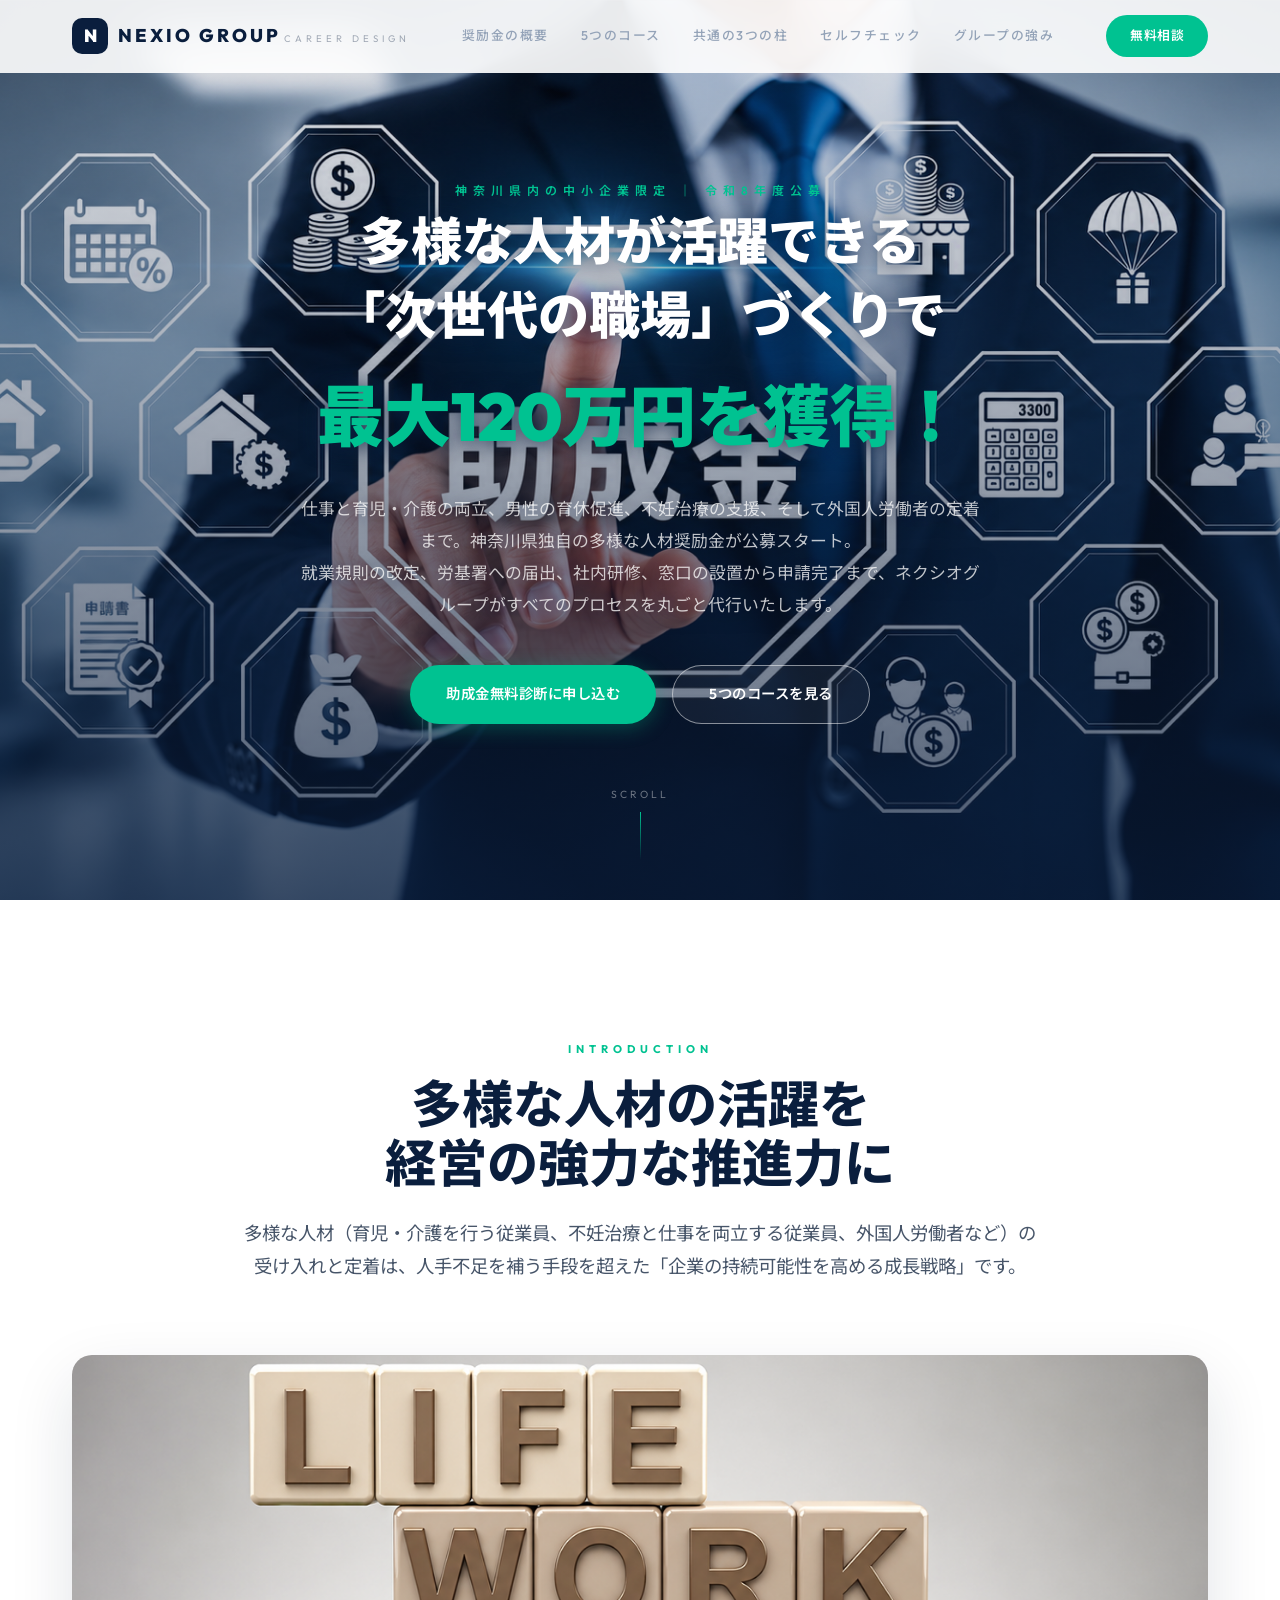
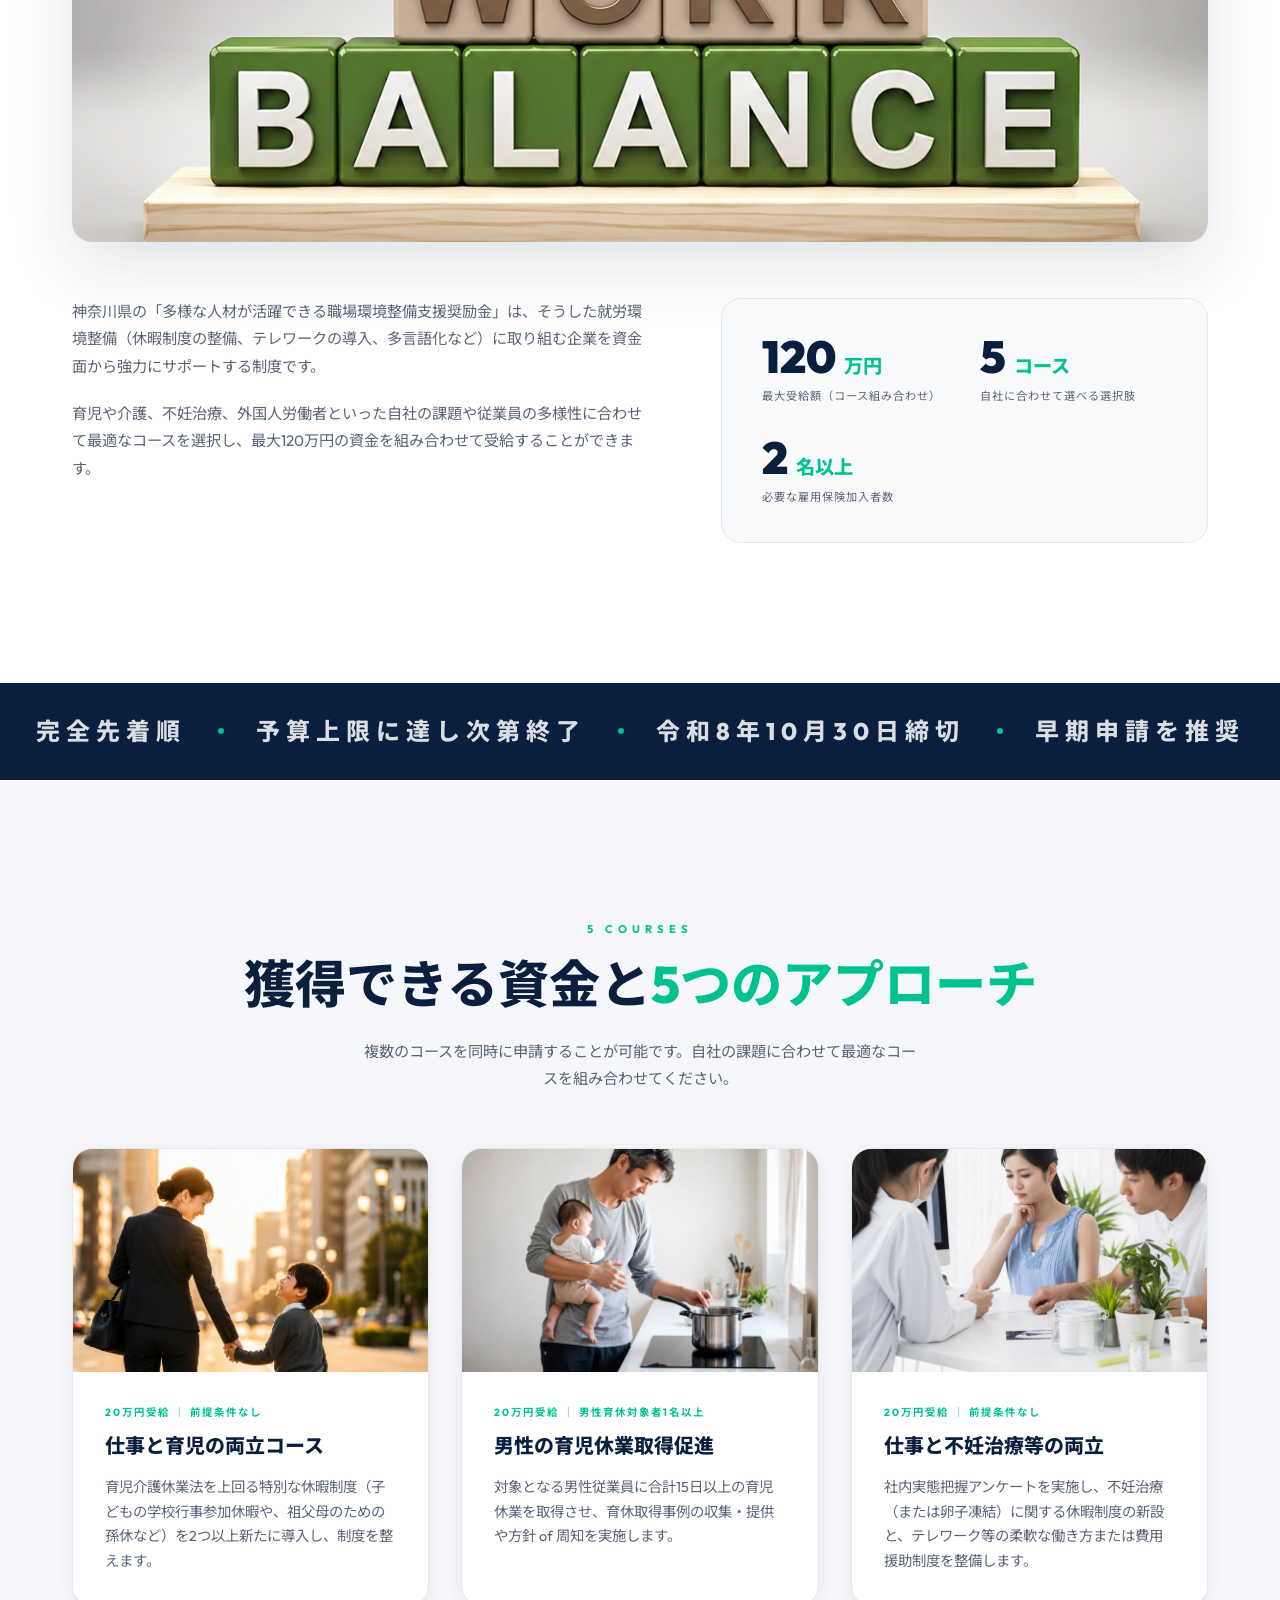
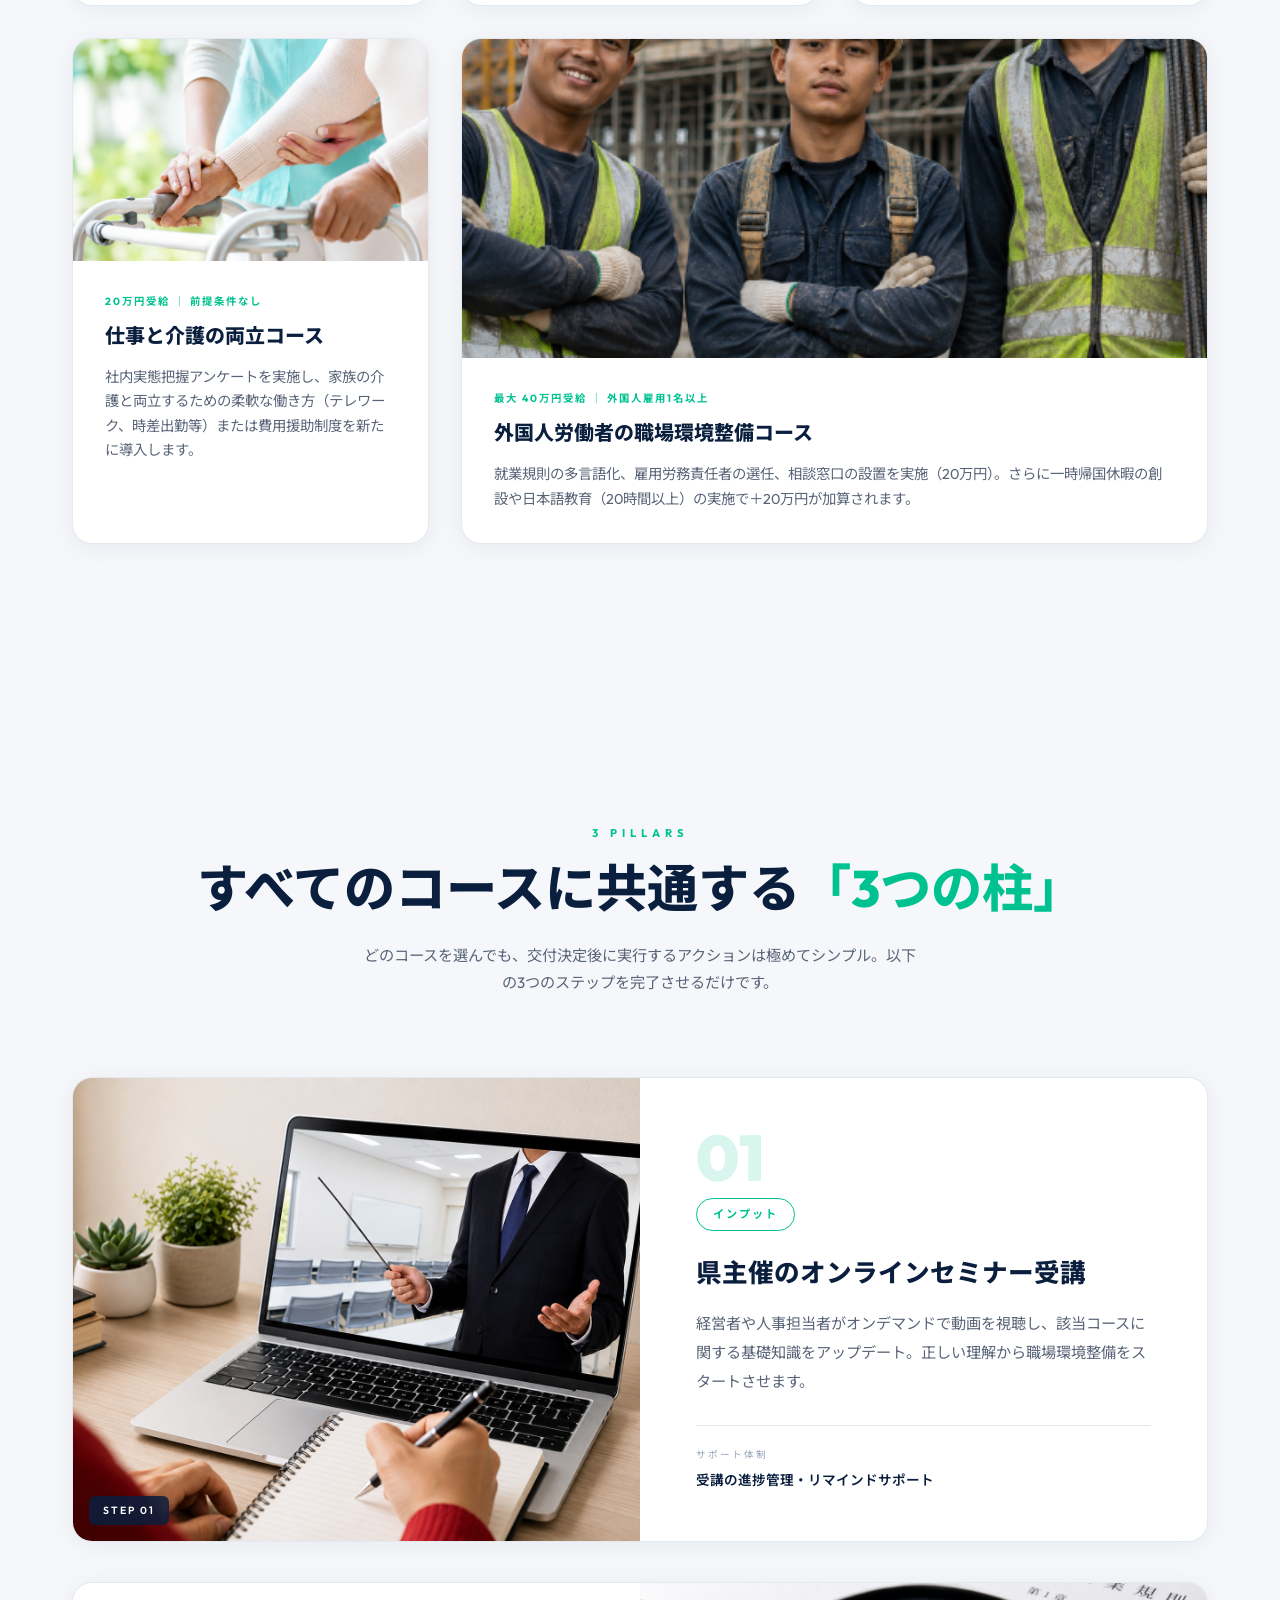
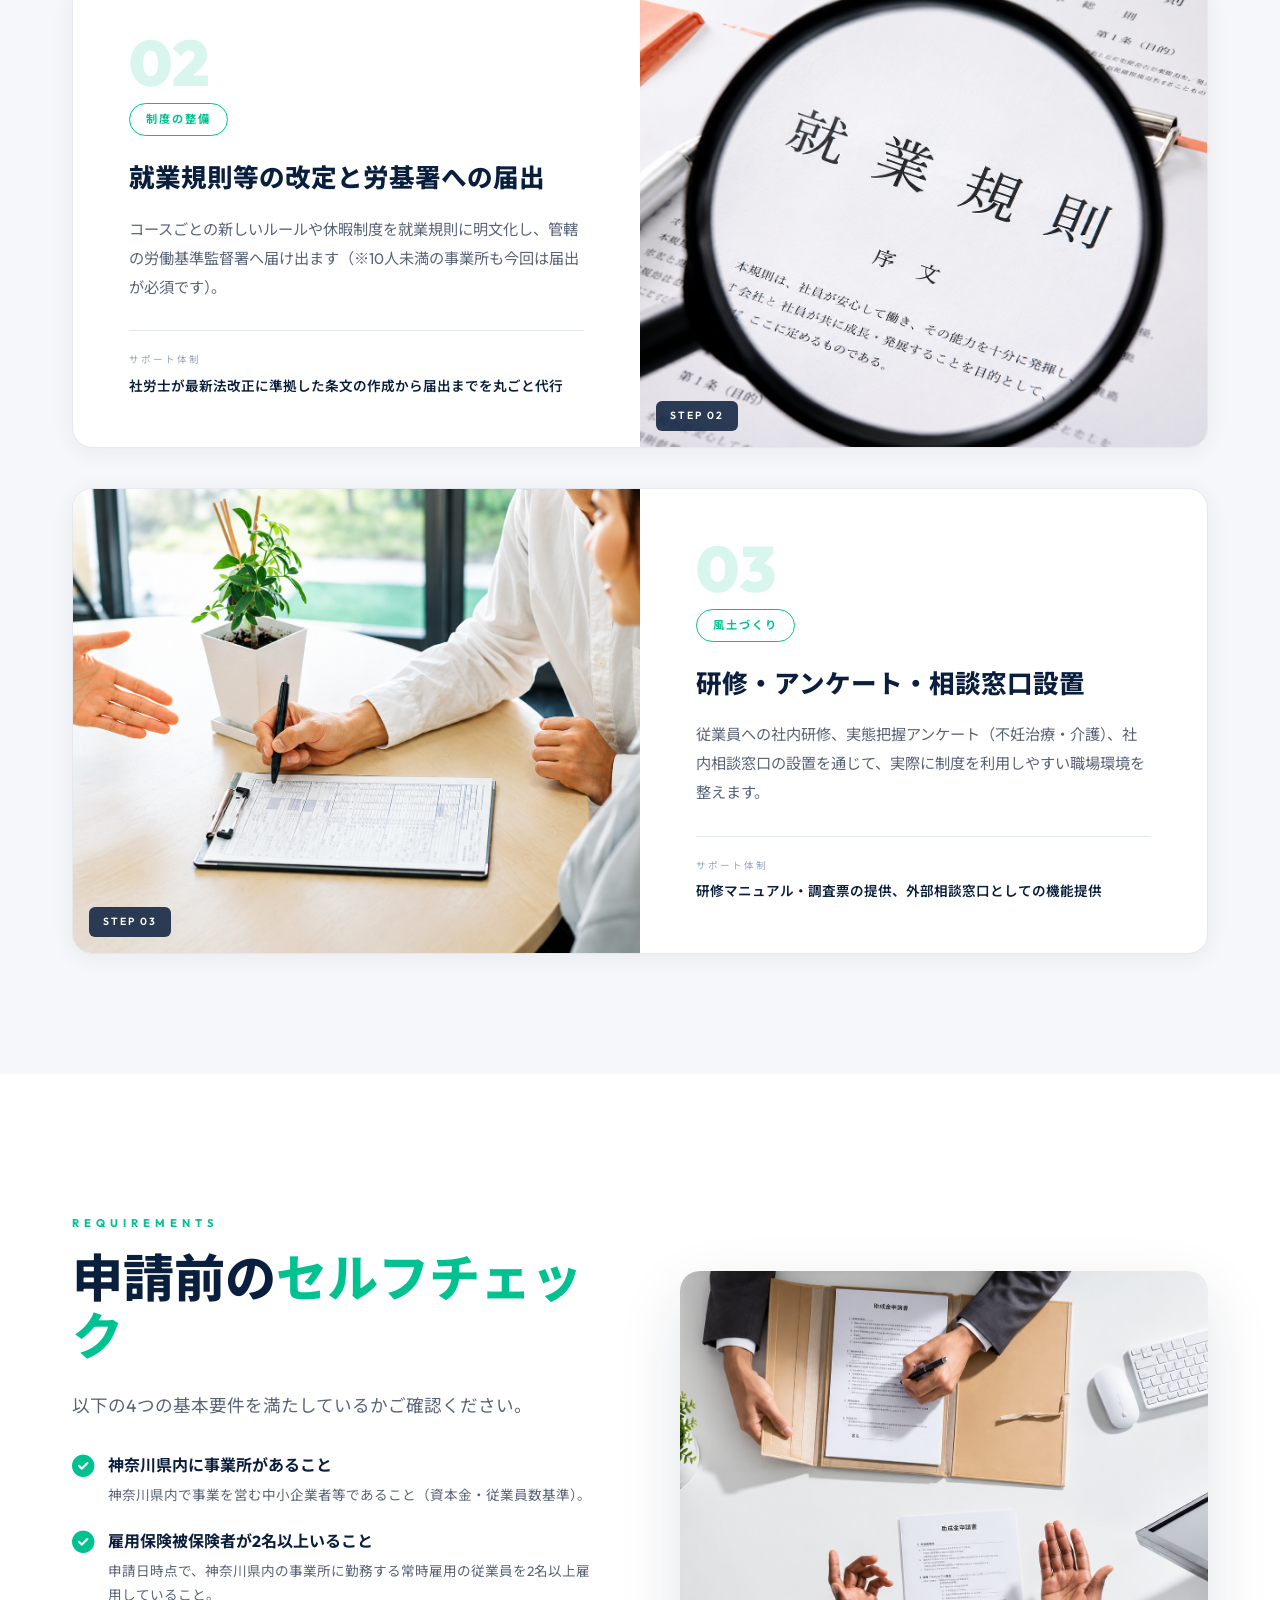
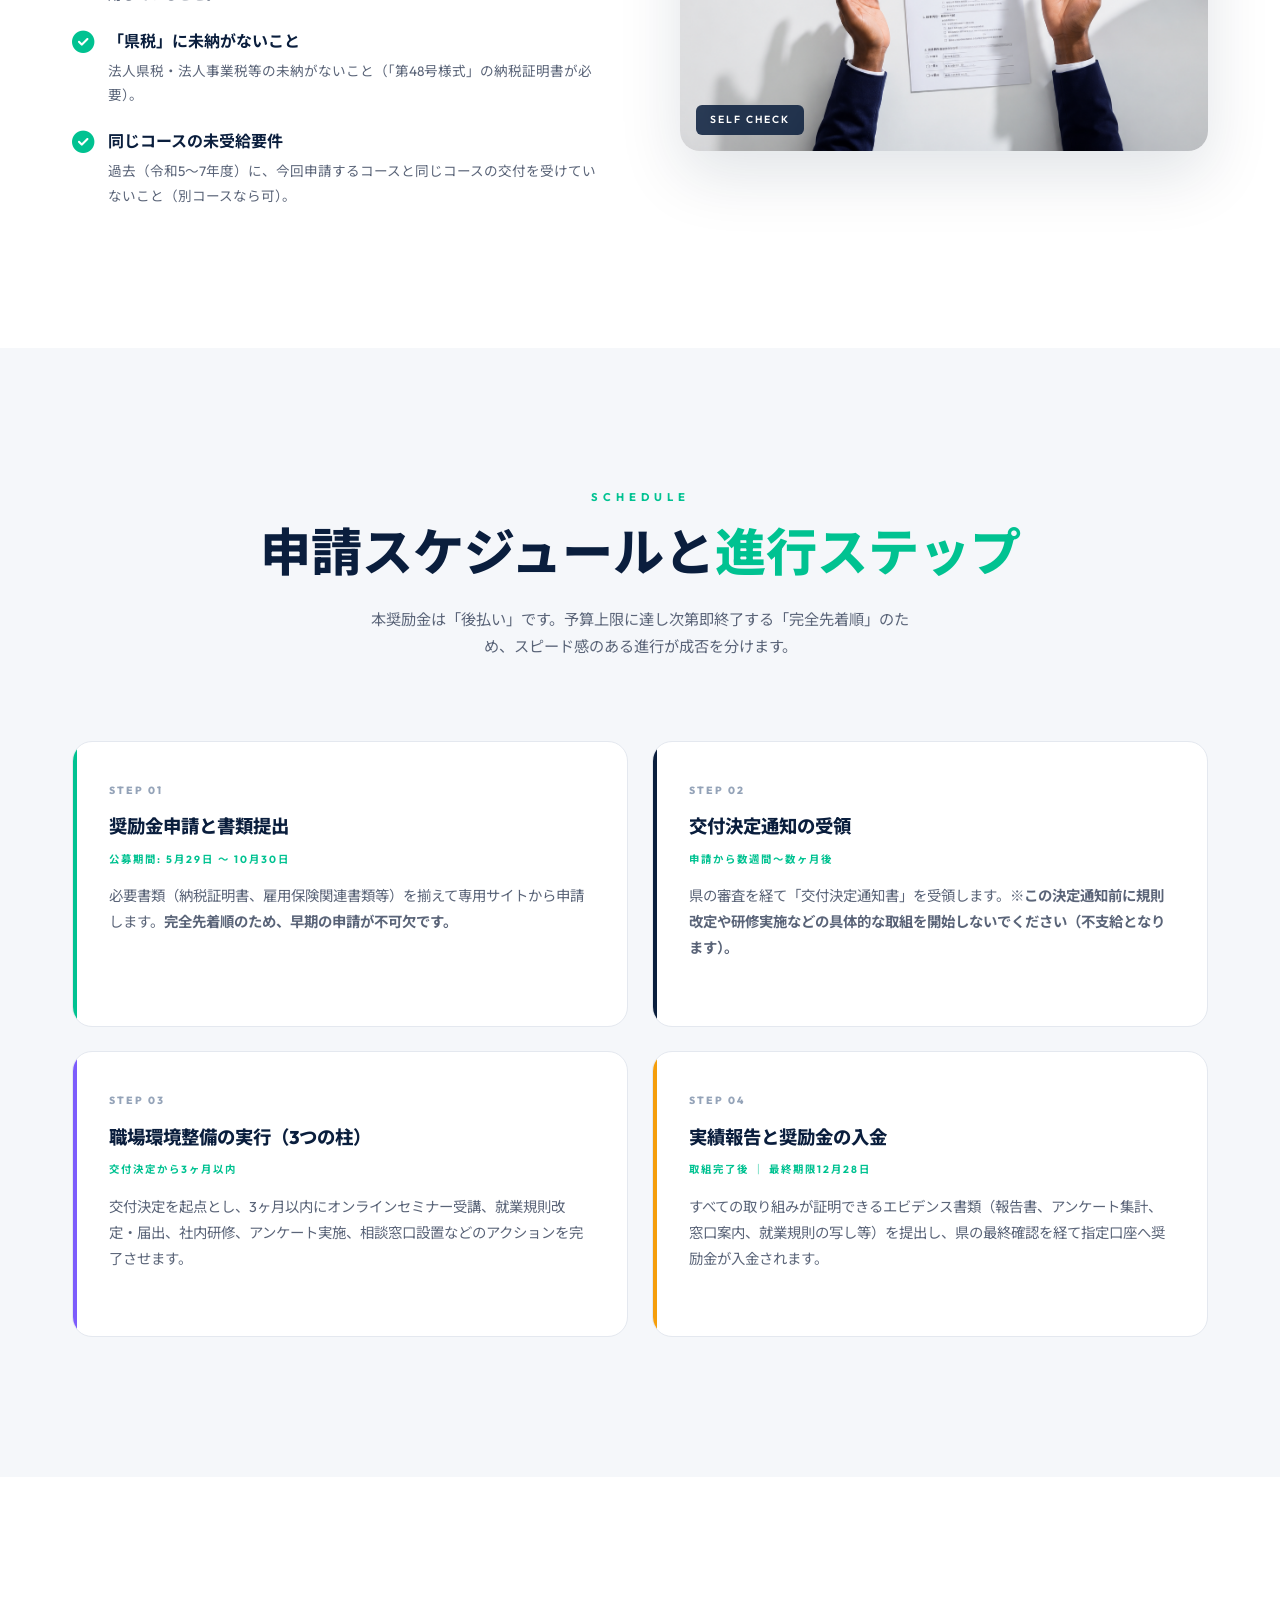
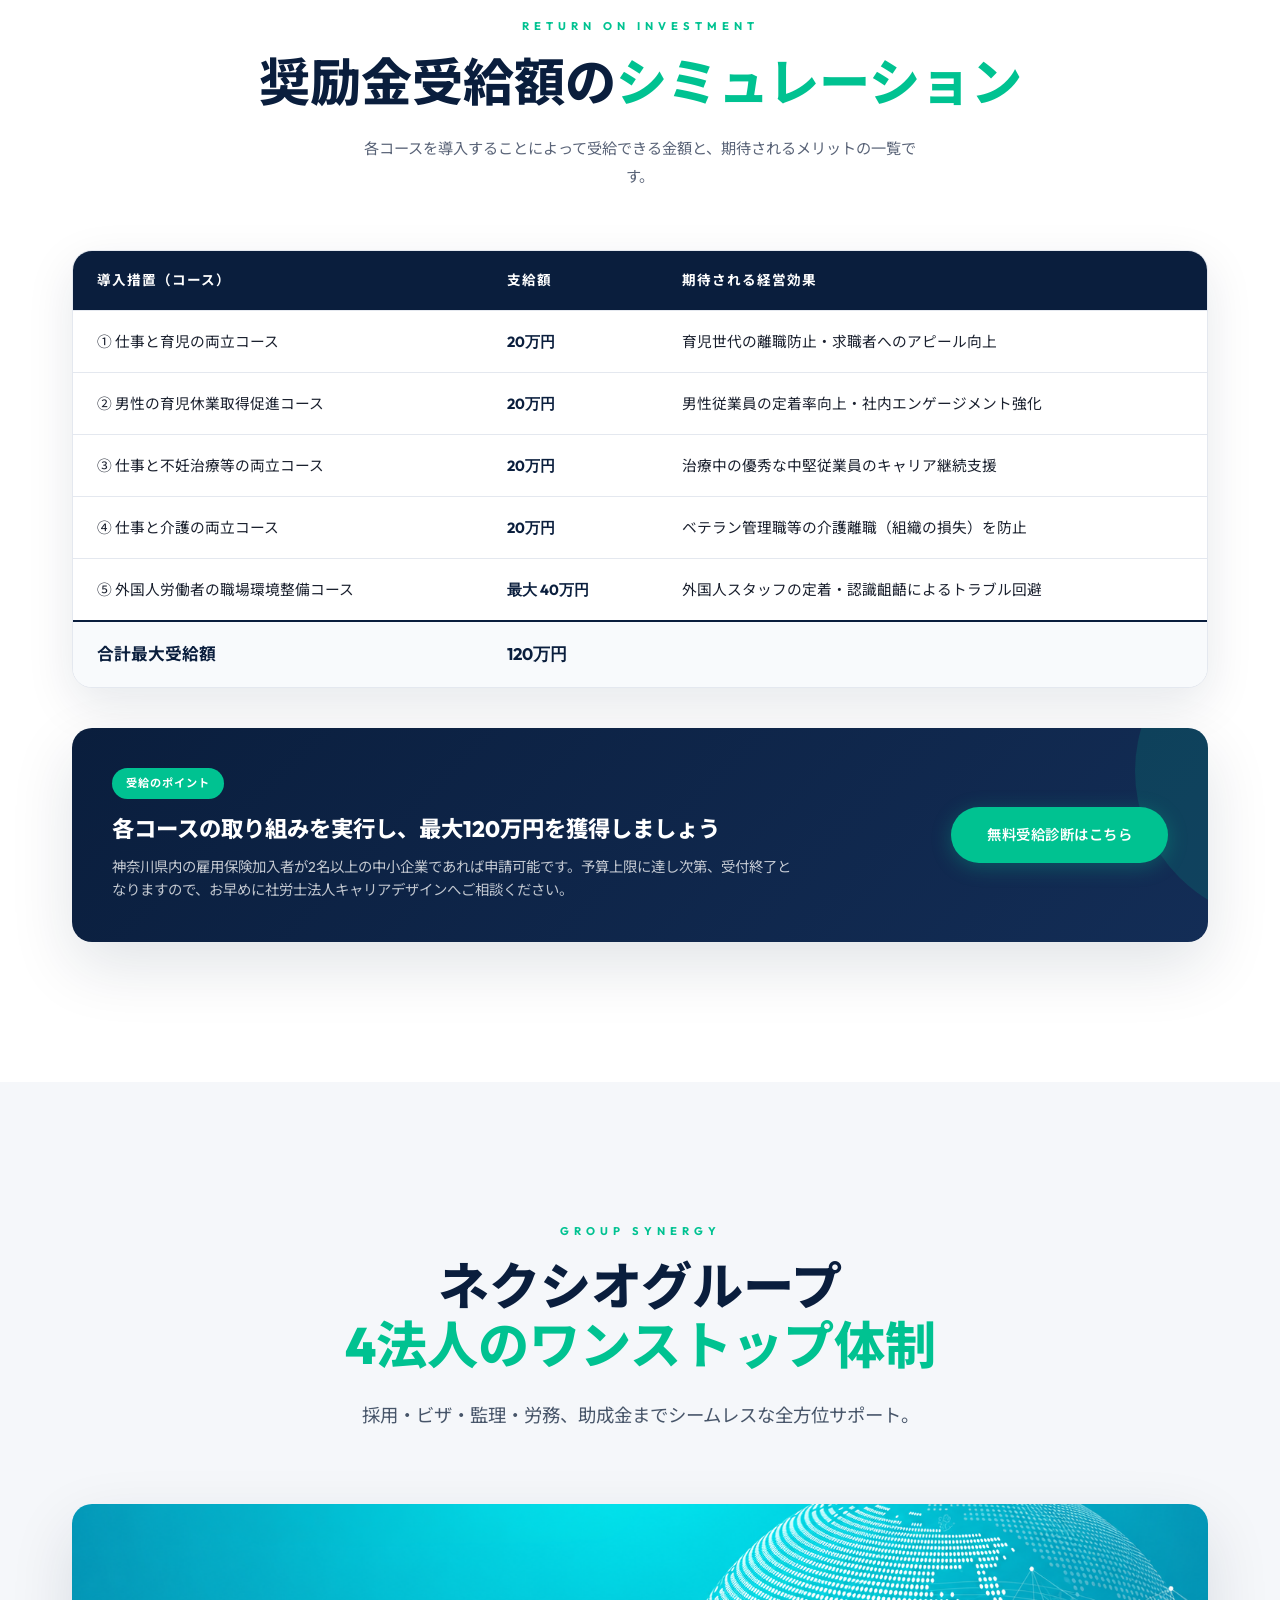
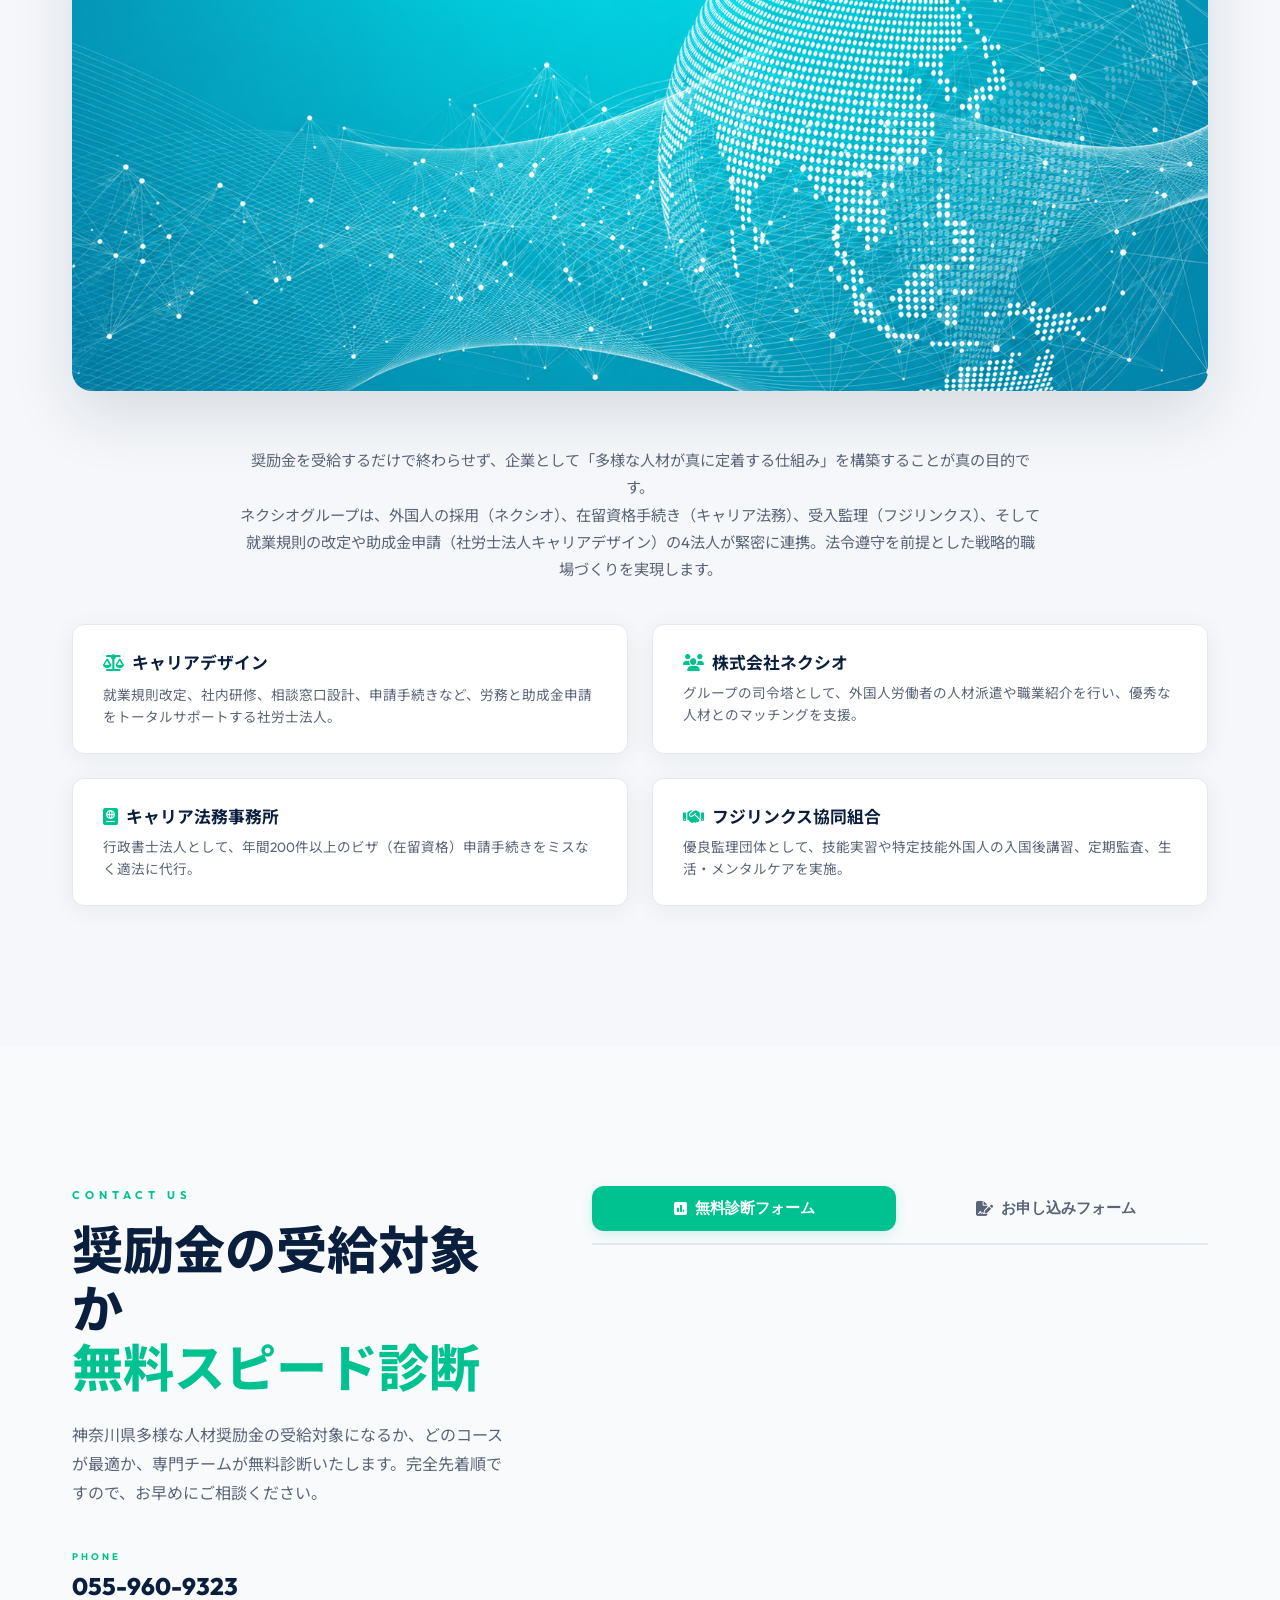
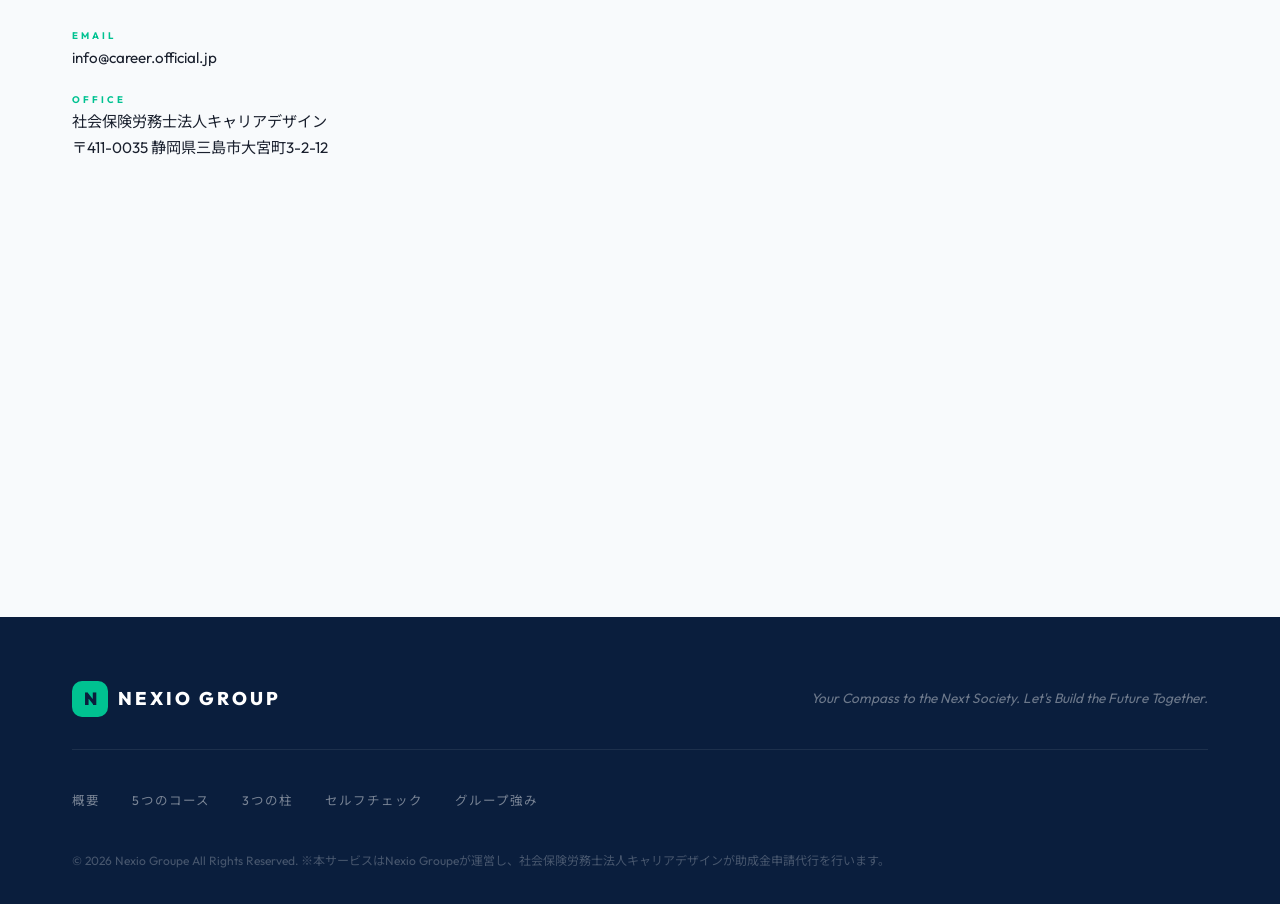
==== kanagawa-grant-lp/index.html @ 518483ff "feat: add kanagawa-grant-lp with tabbed Google forms" ====
<!DOCTYPE html>
<html lang="ja">
<head>
  <meta charset="UTF-8">
  <meta name="viewport" content="width=device-width, initial-scale=1.0">
  <title>令和8年度 神奈川県多様な人材奨励金 申請代行サポート ｜ ネクシオグループ</title>
  <meta name="description" content="最大120万円受給。神奈川県の中小企業向け「多様な人材が活躍できる職場環境整備支援奨励金」の申請手続きから、就業規則改定、社内研修、窓口設置まで、ネクシオグループ（社労士法人キャリアデザイン）が丸ごと代行いたします。">
  <link rel="preconnect" href="https://fonts.googleapis.com">
  <link rel="preconnect" href="https://fonts.gstatic.com" crossorigin>
  <link href="https://fonts.googleapis.com/css2?family=Noto+Sans+JP:wght@400;500;700;900&family=Outfit:wght@600;800;900&display=swap" rel="stylesheet">
  <link rel="stylesheet" href="https://cdnjs.cloudflare.com/ajax/libs/font-awesome/6.4.0/css/all.min.css">
  <link rel="stylesheet" href="nexio-style.css">
  <link rel="stylesheet" href="kaigo-style.css">
</head>
<body>

  <!-- ========== HEADER ========== -->
  <header id="header">
    <div class="header-inner">
      <a href="#" class="logo">
        <div class="logo-mark">N</div>
        <div class="logo-text">NEXIO GROUP<span class="logo-sub">CAREER DESIGN</span></div>
      </a>
      <nav class="nav-desktop">
        <a href="#about">奨励金の概要</a>
        <a href="#courses">5つのコース</a>
        <a href="#process">共通の3つの柱</a>
        <a href="#selfcheck">セルフチェック</a>
        <a href="#synergy">グループの強み</a>
      </nav>
      <div class="header-buttons" style="display: flex; gap: 12px; align-items: center;">
        <a href="#contact" class="btn btn-primary" style="padding: 10px 24px; font-size: 0.8rem; box-shadow: none;">無料相談</a>
      </div>
      <button class="hamburger" id="hamburger" aria-label="Menu">
        <span></span><span></span><span></span>
      </button>
    </div>
    <nav class="nav-mobile" id="navMobile">
      <a href="#about">奨励金の概要</a>
      <a href="#courses">5つのコース</a>
      <a href="#process">共通の3つの柱</a>
      <a href="#selfcheck">セルフチェック</a>
      <a href="#synergy">グループの強み</a>
      <a href="#contact">無料相談</a>
    </nav>
  </header>

  <!-- ========== HERO ========== -->
  <section class="hero" id="hero-section">
    <img src="images-kanagawa/ChatGPT Image 2026年6月12日 14_05_01.png" alt="多様な人材奨励金イメージ" class="hero-bg">
    <div class="hero-overlay"></div>
    <div class="hero-content fade-up" style="max-width: 960px;">
      <span class="hero-tag">神奈川県内の中小企業限定 ｜ 令和8年度公募</span>
      <h1 class="hero-title" style="font-size: clamp(1.8rem, 5vw, 3.2rem); max-width: 900px; margin: 0 auto 28px; line-height: 1.45;">
        多様な人材が活躍できる<br class="pc-br">
        「次世代の職場」づくりで<br class="pc-br">
        <span style="color: var(--green); font-size: clamp(2.4rem, 7vw, 4.2rem); font-weight: 900; display: inline-block; margin-top: 16px; background: none; -webkit-text-fill-color: initial; text-shadow: 0 2px 20px rgba(10, 30, 61, 0.85);">最大120万円を獲得！</span>
      </h1>
      <p class="hero-desc" style="max-width: 680px; margin: 0 auto 44px;">
        仕事と育児・介護の両立、男性の育休促進、不妊治療の支援、そして外国人労働者の定着まで。神奈川県独自の多様な人材奨励金が公募スタート。<br>
        就業規則の改定、労基署への届出、社内研修、窓口の設置から申請完了まで、ネクシオグループがすべてのプロセスを丸ごと代行いたします。
      </p>
      <div class="hero-btns">
        <a href="#contact" class="btn btn-primary">助成金無料診断に申し込む</a>
        <a href="#courses" class="btn btn-ghost">5つのコースを見る</a>
      </div>
    </div>
    <div class="hero-scroll">
      <span>Scroll</span>
      <div class="scroll-line"></div>
    </div>
  </section>

  <!-- ========== ABOUT - kaigo-style.cssによる横長超大画像レイアウト ========== -->
  <section id="about" class="about reveal">
    <div class="container">
      <div class="about-layout">
        <!-- 上部ヘッダー -->
        <div class="about-header">
          <span class="section-label">INTRODUCTION</span>
          <h2 class="section-heading">多様な人材の活躍を<br class="pc-br">経営の強力な推進力に</h2>
          <p class="lead-text">
            多様な人材（育児・介護を行う従業員、不妊治療と仕事を両立する従業員、外国人労働者など）の受け入れと定着は、人手不足を補う手段を超えた「企業の持続可能性を高める成長戦略」です。
          </p>
        </div>
        
        <!-- 大胆な21:9大画像 -->
        <div class="about-large-img">
          <img src="images-kanagawa/ChatGPT Image 2026年6月12日 14_09_20.png" alt="LIFE WORK BALANCE">
        </div>
        
        <!-- 下部グリッド（本文＆統計） -->
        <div class="about-footer">
          <div class="about-body-text">
            <p>
              神奈川県の「多様な人材が活躍できる職場環境整備支援奨励金」は、そうした就労環境整備（休暇制度の整備、テレワークの導入、多言語化など）に取り組む企業を資金面から強力にサポートする制度です。
            </p>
            <p>
              育児や介護、不妊治療、外国人労働者といった自社の課題や従業員の多様性に合わせて最適なコースを選択し、最大120万円の資金を組み合わせて受給することができます。
            </p>
          </div>
          
          <div class="about-footer-stats">
            <div class="stat">
              <div class="stat-number-wrap">
                <span class="stat-num" data-count="120">0</span>
                <span class="stat-unit">万円</span>
              </div>
              <span class="stat-desc">最大受給額（コース組み合わせ）</span>
            </div>
            <div class="stat">
              <div class="stat-number-wrap">
                <span class="stat-num" data-count="5">0</span>
                <span class="stat-unit">コース</span>
              </div>
              <span class="stat-desc">自社に合わせて選べる選択肢</span>
            </div>
            <div class="stat">
              <div class="stat-number-wrap">
                <span class="stat-num" data-count="2">0</span>
                <span class="stat-unit">名以上</span>
              </div>
              <span class="stat-desc">必要な雇用保険加入者数</span>
            </div>
          </div>
        </div>
      </div>
    </div>
  </section>

  <!-- ========== BANNER ========== -->
  <div class="banner">
    <div class="banner-inner">
      <span class="banner-text">完全先着順</span>
      <div class="banner-dot"></div>
      <span class="banner-text">予算上限に達し次第終了</span>
      <div class="banner-dot"></div>
      <span class="banner-text">令和8年10月30日締切</span>
      <div class="banner-dot"></div>
      <span class="banner-text">早期申請を推奨</span>
    </div>
  </div>

  <!-- ========== 5 COURSES ========== -->
  <section id="courses" class="about reveal" style="background: var(--off);">
    <div class="container">
      <div style="margin-bottom: 56px; text-align: center;">
        <span class="section-label">5 COURSES</span>
        <h2 class="section-heading">獲得できる資金と<em>5つのアプローチ</em></h2>
        <p class="section-sub" style="margin-bottom: 0;">
          複数のコースを同時に申請することが可能です。自社の課題に合わせて最適なコースを組み合わせてください。
        </p>
      </div>
      
      <div class="services-grid">
        <!-- 育児コース -->
        <div class="service-card">
          <div class="service-card-img">
            <img src="images-kanagawa/育児.png" alt="仕事と育児の両立コース">
          </div>
          <div class="service-card-content">
            <span class="service-card-label">20万円受給 ｜ 前提条件なし</span>
            <h3>仕事と育児の両立コース</h3>
            <p>育児介護休業法を上回る特別な休暇制度（子どもの学校行事参加休暇や、祖父母のための孫休など）を2つ以上新たに導入し、制度を整えます。</p>
          </div>
        </div>
        
        <!-- 男性育休コース -->
        <div class="service-card">
          <div class="service-card-img">
            <img src="images-kanagawa/男性育児休業.png" alt="男性の育児休業取得促進コース">
          </div>
          <div class="service-card-content">
            <span class="service-card-label">20万円受給 ｜ 男性育休対象者1名以上</span>
            <h3>男性の育児休業取得促進</h3>
            <p>対象となる男性従業員に合計15日以上の育児休業を取得させ、育休取得事例の収集・提供や方針 of 周知を実施します。</p>
          </div>
        </div>
        
        <!-- 不妊治療コース -->
        <div class="service-card">
          <div class="service-card-img">
            <img src="images-kanagawa/不妊治療.png" alt="仕事と不妊治療等の両立コース">
          </div>
          <div class="service-card-content">
            <span class="service-card-label">20万円受給 ｜ 前提条件なし</span>
            <h3>仕事と不妊治療等の両立</h3>
            <p>社内実態把握アンケートを実施し、不妊治療（または卵子凍結）に関する休暇制度の新設と、テレワーク等の柔軟な働き方または費用援助制度を整備します。</p>
          </div>
        </div>
        
        <!-- 介護コース -->
        <div class="service-card">
          <div class="service-card-img">
            <img src="images-kanagawa/介護.png" alt="仕事と介護の両立コース">
          </div>
          <div class="service-card-content">
            <span class="service-card-label">20万円受給 ｜ 前提条件なし</span>
            <h3>仕事と介護の両立コース</h3>
            <p>社内実態把握アンケートを実施し、家族の介護と両立するための柔軟な働き方（テレワーク、時差出勤等）または費用援助制度を新たに導入します。</p>
          </div>
        </div>
        
        <!-- 外国人労働者コース -->
        <div class="service-card service-card-wide">
          <div class="service-card-img" style="aspect-ratio: 21 / 9;">
            <img src="images-kanagawa/外国人.png" alt="外国人労働者の職場環境整備コース" style="object-fit: cover;">
          </div>
          <div class="service-card-content">
            <span class="service-card-label">最大 40万円受給 ｜ 外国人雇用1名以上</span>
            <h3>外国人労働者の職場環境整備コース</h3>
            <p>就業規則の多言語化、雇用労務責任者の選任、相談窓口の設置を実施（20万円）。さらに一時帰国休暇の創設や日本語教育（20時間以上）の実施で＋20万円が加算されます。</p>
          </div>
        </div>
      </div>
    </div>
  </section>

  <!-- ========== PROCESS (PILLARS) ========== -->
  <section id="process" class="process reveal">
    <div class="container process-header">
      <span class="section-label center">3 PILLARS</span>
      <h2 class="section-heading center">すべてのコースに共通する<em>「3つの柱」</em></h2>
      <p class="section-sub">
        どのコースを選んでも、交付決定後に実行するアクションは極めてシンプル。以下の3つのステップを完了させるだけです。
      </p>
    </div>
    
    <div class="step-container" style="max-width: 1200px; margin: 0 auto; padding: 0 32px;">
      <!-- 1.インプット -->
      <div class="step-row">
        <div class="step-img">
          <img src="images-kanagawa/オンラインセミナー.png" alt="セミナー受講">
          <div class="img-caption">STEP 01</div>
        </div>
        <div class="step-content">
          <div class="step-num">01</div>
          <div class="step-badge">インプット</div>
          <h3>県主催のオンラインセミナー受講</h3>
          <p>
            経営者や人事担当者がオンデマンドで動画を視聴し、該当コースに関する基礎知識をアップデート。正しい理解から職場環境整備をスタートさせます。
          </p>
          <div class="step-entity">
            <span class="entity-label">サポート体制</span>
            <span class="entity-name">受講の進捗管理・リマインドサポート</span>
          </div>
        </div>
      </div>

      <!-- 2.制度の整備 -->
      <div class="step-row reverse">
        <div class="step-img">
          <img src="images-kanagawa/就業規則.png" alt="就業規則改定と届出">
          <div class="img-caption">STEP 02</div>
        </div>
        <div class="step-content">
          <div class="step-num">02</div>
          <div class="step-badge">制度の整備</div>
          <h3>就業規則等の改定と労基署への届出</h3>
          <p>
            コースごとの新しいルールや休暇制度を就業規則に明文化し、管轄の労働基準監督署へ届け出ます（※10人未満の事業所も今回は届出が必須です）。
          </p>
          <div class="step-entity">
            <span class="entity-label">サポート体制</span>
            <span class="entity-name">社労士が最新法改正に準拠した条文の作成から届出までを丸ごと代行</span>
          </div>
        </div>
      </div>

      <!-- 3.風土づくり -->
      <div class="step-row">
        <div class="step-img">
          <img src="images-kanagawa/アンケート.png" alt="社内研修・窓口設置・アンケート">
          <div class="img-caption">STEP 03</div>
        </div>
        <div class="step-content">
          <div class="step-num">03</div>
          <div class="step-badge">風土づくり</div>
          <h3>研修・アンケート・相談窓口設置</h3>
          <p>
            従業員への社内研修、実態把握アンケート（不妊治療・介護）、社内相談窓口の設置を通じて、実際に制度を利用しやすい職場環境を整えます。
          </p>
          <div class="step-entity">
            <span class="entity-label">サポート体制</span>
            <span class="entity-name">研修マニュアル・調査票の提供、外部相談窓口としての機能提供</span>
          </div>
        </div>
      </div>
    </div>
  </section>

  <!-- ========== SELFCHECK ========== -->
  <section id="selfcheck" class="about reveal" style="background: var(--white);">
    <div class="container">
      <div class="about-grid">
        <div class="about-img" style="order: 2;">
          <img src="images-kanagawa/ChatGPT Image 2026年6月12日 15_08_46.png" alt="セルフチェック">
          <div class="img-caption">Self Check</div>
        </div>
        <div class="about-text" style="order: 1;">
          <span class="section-label">REQUIREMENTS</span>
          <h2 class="section-heading">申請前の<em>セルフチェック</em></h2>
          <p class="lead-text">
            以下の4つの基本要件を満たしているかご確認ください。
          </p>
          <ul class="checklist-items" style="list-style: none; display: flex; flex-direction: column; gap: 20px; margin-top: 30px;">
            <li style="display: flex; gap: 14px; align-items: start;">
              <i class="fa-solid fa-circle-check" style="color: var(--green); font-size: 1.4rem; margin-top: 3px;"></i>
              <div>
                <strong style="color: var(--navy); font-size: 1rem;">神奈川県内に事業所があること</strong>
                <p style="font-size: 0.85rem; color: var(--text-sub); margin-top: 4px; margin-bottom: 0;">神奈川県内で事業を営む中小企業者等であること（資本金・従業員数基準）。</p>
              </div>
            </li>
            <li style="display: flex; gap: 14px; align-items: start;">
              <i class="fa-solid fa-circle-check" style="color: var(--green); font-size: 1.4rem; margin-top: 3px;"></i>
              <div>
                <strong style="color: var(--navy); font-size: 1rem;">雇用保険被保険者が2名以上いること</strong>
                <p style="font-size: 0.85rem; color: var(--text-sub); margin-top: 4px; margin-bottom: 0;">申請日時点で、神奈川県内の事業所に勤務する常時雇用の従業員を2名以上雇用していること。</p>
              </div>
            </li>
            <li style="display: flex; gap: 14px; align-items: start;">
              <i class="fa-solid fa-circle-check" style="color: var(--green); font-size: 1.4rem; margin-top: 3px;"></i>
              <div>
                <strong style="color: var(--navy); font-size: 1rem;">「県税」に未納がないこと</strong>
                <p style="font-size: 0.85rem; color: var(--text-sub); margin-top: 4px; margin-bottom: 0;">法人県税・法人事業税等の未納がないこと（「第48号様式」の納税証明書が必要）。</p>
              </div>
            </li>
            <li style="display: flex; gap: 14px; align-items: start;">
              <i class="fa-solid fa-circle-check" style="color: var(--green); font-size: 1.4rem; margin-top: 3px;"></i>
              <div>
                <strong style="color: var(--navy); font-size: 1rem;">同じコースの未受給要件</strong>
                <p style="font-size: 0.85rem; color: var(--text-sub); margin-top: 4px; margin-bottom: 0;">過去（令和5〜7年度）に、今回申請するコースと同じコースの交付を受けていないこと（別コースなら可）。</p>
              </div>
            </li>
          </ul>
        </div>
      </div>
    </div>
  </section>

  <!-- ========== ROADMAP ========== -->
  <section id="roadmap" class="divisions reveal" style="background: var(--off);">
    <div class="container">
      <div style="margin-bottom: 80px;">
        <span class="section-label center">SCHEDULE</span>
        <h2 class="section-heading center">申請スケジュールと<em>進行ステップ</em></h2>
        <p class="section-sub">
          本奨励金は「後払い」です。予算上限に達し次第即終了する「完全先着順」のため、スピード感のある進行が成否を分けます。
        </p>
      </div>
      
      <div class="div-grid">
        <!-- ステップ1 -->
        <div class="div-card" data-accent="green">
          <span class="div-num">STEP 01</span>
          <h3>奨励金申請と書類提出</h3>
          <span class="div-tag">公募期間: 5月29日 〜 10月30日</span>
          <p>
            必要書類（納税証明書、雇用保険関連書類等）を揃えて専用サイトから申請します。<strong>完全先着順のため、早期の申請が不可欠です。</strong>
          </p>
        </div>
        <!-- ステップ2 -->
        <div class="div-card" data-accent="navy">
          <span class="div-num">STEP 02</span>
          <h3>交付決定通知の受領</h3>
          <span class="div-tag">申請から数週間〜数ヶ月後</span>
          <p>
            県の審査を経て「交付決定通知書」を受領します。<strong>※この決定通知前に規則改定や研修実施などの具体的な取組を開始しないでください（不支給となります）。</strong>
          </p>
        </div>
        <!-- ステップ3 -->
        <div class="div-card" data-accent="purple">
          <span class="div-num">STEP 03</span>
          <h3>職場環境整備の実行（3つの柱）</h3>
          <span class="div-tag">交付決定から3ヶ月以内</span>
          <p>
            交付決定を起点とし、3ヶ月以内にオンラインセミナー受講、就業規則改定・届出、社内研修、アンケート実施、相談窓口設置などのアクションを完了させます。
          </p>
        </div>
        <!-- ステップ4 -->
        <div class="div-card" data-accent="amber">
          <span class="div-num">STEP 04</span>
          <h3>実績報告と奨励金の入金</h3>
          <span class="div-tag">取組完了後 ｜ 最終期限12月28日</span>
          <p>
            すべての取り組みが証明できるエビデンス書類（報告書、アンケート集計、窓口案内、就業規則の写し等）を提出し、県の最終確認を経て指定口座へ奨励金が入金されます。
          </p>
        </div>
      </div>
    </div>
  </section>

  <!-- ========== ROI (COSTS) ========== -->
  <section id="roi" class="costs reveal">
    <div class="container">
      <div class="costs-header" style="text-align: center;">
        <span class="section-label">RETURN ON INVESTMENT</span>
        <h2 class="section-heading">奨励金受給額の<em>シミュレーション</em></h2>
        <p class="section-sub" style="margin-bottom: 0;">各コースを導入することによって受給できる金額と、期待されるメリットの一覧です。</p>
      </div>

      <div class="table-responsive">
        <table class="costs-table">
          <thead>
            <tr>
              <th>導入措置（コース）</th>
              <th>支給額</th>
              <th>期待される経営効果</th>
            </tr>
          </thead>
          <tbody>
            <tr>
              <td>① 仕事と育児の両立コース</td>
              <td class="price-text">20万円</td>
              <td>育児世代の離職防止・求職者へのアピール向上</td>
            </tr>
            <tr>
              <td>② 男性の育児休業取得促進コース</td>
              <td class="price-text">20万円</td>
              <td>男性従業員の定着率向上・社内エンゲージメント強化</td>
            </tr>
            <tr>
              <td>③ 仕事と不妊治療等の両立コース</td>
              <td class="price-text">20万円</td>
              <td>治療中の優秀な中堅従業員のキャリア継続支援</td>
            </tr>
            <tr>
              <td>④ 仕事と介護の両立コース</td>
              <td class="price-text">20万円</td>
              <td>ベテラン管理職等の介護離職（組織の損失）を防止</td>
            </tr>
            <tr>
              <td>⑤ 外国人労働者の職場環境整備コース</td>
              <td class="price-text">最大 40万円</td>
              <td>外国人スタッフの定着・認識齟齬によるトラブル回避</td>
            </tr>
            <tr class="total-row">
              <td>合計最大受給額</td>
              <td colspan="2" class="price-text">120万円</td>
            </tr>
          </tbody>
        </table>
      </div>

      <div class="subsidy-banner">
        <div class="subsidy-content">
          <span class="subsidy-badge">受給のポイント</span>
          <h3>各コースの取り組みを実行し、最大120万円を獲得しましょう</h3>
          <p>神奈川県内の雇用保険加入者が2名以上の中小企業であれば申請可能です。予算上限に達し次第、受付終了となりますので、お早めに社労士法人キャリアデザインへご相談ください。</p>
        </div>
        <div class="subsidy-action">
          <a href="#contact" class="btn btn-primary">無料受給診断はこちら</a>
        </div>
      </div>
    </div>
  </section>

  <!-- ========== GROUP SYNERGY - 横長超大画像レイアウト（画像3の修正） ========== -->
  <section id="synergy" class="about reveal" style="background: var(--off);">
    <div class="container">
      <div class="about-layout">
        <!-- 上部ヘッダー -->
        <div class="about-header">
          <span class="section-label">GROUP SYNERGY</span>
          <h2 class="section-heading">ネクシオグループ<br class="pc-br"><em>4法人のワンストップ体制</em></h2>
          <p class="lead-text">
            採用・ビザ・監理・労務、助成金までシームレスな全方位サポート。
          </p>
        </div>
        
        <!-- 大胆な横長大画像 -->
        <div class="about-large-img">
          <img src="images-kanagawa/ChatGPT Image 2026年6月3日 13_30_07.png" alt="グローバルサポート" style="object-fit: cover; width: 100%; height: 100%;">
        </div>
        
        <!-- 下部グリッド -->
        <div class="about-footer" style="grid-template-columns: 1fr; gap: 40px;">
          <div class="about-body-text">
            <p style="text-align: center; max-width: 800px; margin: 0 auto;">
              奨励金を受給するだけで終わらせず、企業として「多様な人材が真に定着する仕組み」を構築することが真の目的です。<br>
              ネクシオグループは、外国人の採用（ネクシオ）、在留資格手続き（キャリア法務）、受入監理（フジリンクス）、そして就業規則の改定や助成金申請（社労士法人キャリアデザイン）の4法人が緊密に連携。法令遵守を前提とした戦略的職場づくりを実現します。
            </p>
          </div>
          
          <div class="div-grid" style="grid-template-columns: repeat(2, 1fr); gap: 24px;">
            <div style="background: var(--white); padding: 24px 30px; border-radius: var(--radius-sm); border: 1px solid var(--border); box-shadow: var(--shadow);">
              <strong style="color: var(--navy); font-size: 1.05rem; display: block; margin-bottom: 8px;"><i class="fa-solid fa-scale-balanced" style="color: var(--green); margin-right: 8px;"></i>キャリアデザイン</strong>
              <p style="font-size: 0.85rem; color: var(--text-sub); margin-bottom: 0; line-height: 1.6;">就業規則改定、社内研修、相談窓口設計、申請手続きなど、労務と助成金申請をトータルサポートする社労士法人。</p>
            </div>
            <div style="background: var(--white); padding: 24px 30px; border-radius: var(--radius-sm); border: 1px solid var(--border); box-shadow: var(--shadow);">
              <strong style="color: var(--navy); font-size: 1.05rem; display: block; margin-bottom: 6px;"><i class="fa-solid fa-users" style="color: var(--green); margin-right: 8px;"></i>株式会社ネクシオ</strong>
              <p style="font-size: 0.85rem; color: var(--text-sub); margin-bottom: 0; line-height: 1.6;">グループの司令塔として、外国人労働者の人材派遣や職業紹介を行い、優秀な人材とのマッチングを支援。</p>
            </div>
            <div style="background: var(--white); padding: 24px 30px; border-radius: var(--radius-sm); border: 1px solid var(--border); box-shadow: var(--shadow);">
              <strong style="color: var(--navy); font-size: 1.05rem; display: block; margin-bottom: 6px;"><i class="fa-solid fa-passport" style="color: var(--green); margin-right: 8px;"></i>キャリア法務事務所</strong>
              <p style="font-size: 0.85rem; color: var(--text-sub); margin-bottom: 0; line-height: 1.6;">行政書士法人として、年間200件以上のビザ（在留資格）申請手続きをミスなく適法に代行。</p>
            </div>
            <div style="background: var(--white); padding: 24px 30px; border-radius: var(--radius-sm); border: 1px solid var(--border); box-shadow: var(--shadow);">
              <strong style="color: var(--navy); font-size: 1.05rem; display: block; margin-bottom: 6px;"><i class="fa-solid fa-handshake" style="color: var(--green); margin-right: 8px;"></i>フジリンクス協同組合</strong>
              <p style="font-size: 0.85rem; color: var(--text-sub); margin-bottom: 0; line-height: 1.6;">優良監理団体として、技能実習や特定技能外国人の入国後講習、定期監査、生活・メンタルケアを実施。</p>
            </div>
          </div>
        </div>
      </div>
    </div>
  </section>

  <!-- ========== CONTACT & FORM ========== -->
  <section id="contact" class="contact reveal" style="background: var(--gray-50);">
    <div class="container">
      <div class="contact-grid">
        <div class="contact-left">
          <span class="section-label">CONTACT US</span>
          <h2 class="section-heading">奨励金の受給対象か<br class="pc-br"><em>無料スピード診断</em></h2>
          <p>
            神奈川県多様な人材奨励金の受給対象になるか、どのコースが最適か、専門チームが無料診断いたします。完全先着順ですので、お早めにご相談ください。
          </p>
          <div class="contact-meta">
            <div class="meta-item">
              <span class="meta-label">Phone</span>
              <span style="font-size: 1.5rem; font-weight: 800; color: var(--navy);">055-960-9323</span>
            </div>
            <div class="meta-item">
              <span class="meta-label">Email</span>
              <span>info@career.official.jp</span>
            </div>
            <div class="meta-item">
              <span class="meta-label">Office</span>
              <span>社会保険労務士法人キャリアデザイン<br>〒411-0035 静岡県三島市大宮町3-2-12</span>
            </div>
          </div>
        </div>
        
        <div class="contact-right">
          <!-- タブ切り替えボタン -->
          <div class="contact-tabs" id="contactTabs">
            <button class="contact-tab active" data-tab="diagnosis">
              <i class="fa-solid fa-square-poll-vertical"></i> 無料診断フォーム
            </button>
            <button class="contact-tab" data-tab="application">
              <i class="fa-solid fa-file-signature"></i> お申し込みフォーム
            </button>
          </div>

          <!-- Google フォーム用コンテナ -->
          <div class="google-form-container" id="googleFormContainer">
            <!-- 無料診断フォーム -->
            <div class="google-form-wrapper active" id="tab-diagnosis">
              <iframe class="google-form-iframe" src="https://docs.google.com/forms/d/1fUMVaTrmyAw9_HEOOLpkvepjof5PsnC_0fRn6M-7kpI/viewform?embedded=true" width="100%" height="800" frameborder="0" marginheight="0" marginwidth="0">読み込み中…</iframe>
            </div>
            <!-- お申し込みフォーム -->
            <div class="google-form-wrapper" id="tab-application">
              <iframe class="google-form-iframe" src="https://docs.google.com/forms/d/1yijUd2MWhzxNPj3lODn_rvRFli8W5aQw-IO5tfsgQ4U/viewform?embedded=true" width="100%" height="800" frameborder="0" marginheight="0" marginwidth="0">読み込み中…</iframe>
            </div>
          </div>
          
          <!-- Fallback Form -->
          <form class="fallback-form" id="fallbackForm">
            <div class="form-row">
              <div class="form-group">
                <label for="compName">会社名</label>
                <input type="text" id="compName" required placeholder="株式会社〇〇">
              </div>
              <div class="form-group">
                <label for="userName">ご担当者名</label>
                <input type="text" id="userName" required placeholder="山田 太郎">
              </div>
            </div>
            <div class="form-row">
              <div class="form-group">
                <label for="email">メールアドレス</label>
                <input type="email" id="email" required placeholder="name@example.com">
              </div>
              <div class="form-group">
                <label for="phone">電話番号</label>
                <input type="tel" id="phone" required placeholder="03-1234-5678">
              </div>
            </div>
            <div class="form-group">
              <label for="employees">常時雇用の従業員数（雇用保険被保険者数）</label>
              <select id="employees" required>
                <option value="">選択してください</option>
                <option value="1">1名以下（対象外）</option>
                <option value="2-9">2名〜9名</option>
                <option value="10-49">10名〜49名</option>
                <option value="50+">50名以上</option>
              </select>
            </div>
            <div class="form-group">
              <label for="interest">ご希望のコース（複数選択可）</label>
              <select id="interest" required>
                <option value="">選択してください</option>
                <option value="all">最大120万円一括申請（推奨）</option>
                <option value="parenting">両立支援系（育児・介護・不妊治療）</option>
                <option value="foreign">外国人労働者職場定着</option>
                <option value="other">まだ決まっていない（相談して決めたい）</option>
              </select>
            </div>
            <div class="form-group">
              <label for="msg">ご相談内容（任意）</label>
              <textarea id="msg" placeholder="ご質問や現状の課題などをご記入ください。"></textarea>
            </div>
            <button type="submit" class="btn btn-primary btn-full" style="padding: 18px 0; font-size: 1rem;">無料診断・相談を申し込む</button>
          </form>
        </div>
      </div>
    </div>
  </section>

  <!-- ========== FOOTER ========== -->
  <footer>
    <div class="container">
      <div class="footer-top">
        <a href="#" class="logo">
          <div class="logo-mark" style="background: var(--green); color: var(--navy);">N</div>
          <div class="logo-text" style="color: var(--white);">NEXIO GROUP</div>
        </a>
        <span class="footer-mission">Your Compass to the Next Society. Let's Build the Future Together.</span>
      </div>
      <div class="footer-links">
        <a href="#about">概要</a>
        <a href="#courses">5つのコース</a>
        <a href="#process">3つの柱</a>
        <a href="#selfcheck">セルフチェック</a>
        <a href="#synergy">グループ強み</a>
      </div>
      <div class="footer-bottom">
        <p>&copy; 2026 Nexio Groupe All Rights Reserved. ※本サービスはNexio Groupeが運営し、社会保険労務士法人キャリアデザインが助成金申請代行を行います。</p>
      </div>
    </div>
  </footer>

  <script src="nexio-script.js"></script>
</body>
</html>
---- kanagawa-grant-lp/nexio-style.css ----
/* ===== RESET & BASE ===== */
*,
*::before,
*::after {
    margin: 0;
    padding: 0;
    box-sizing: border-box;
}

:root {
    --navy: #0a1e3d;
    --navy-mid: #132d56;
    --green: #00c291;
    --green-dark: #00a57b;
    --green-glow: rgba(0, 194, 145, 0.15);
    --white: #ffffff;
    --off: #f5f7fa;
    --gray-50: #f8fafc;
    --gray-100: #f0f3f7;
    --gray-200: #dfe5ed;
    --gray-400: #94a3b8;
    --gray-600: #475569;
    --gray-800: #1e293b;
    --text: #1a202e;
    --text-sub: #5a6478;
    --border: #e4e8ef;
    --radius: 20px;
    --radius-sm: 12px;
    --shadow: 0 4px 24px rgba(10, 30, 61, 0.06);
    --shadow-lg: 0 16px 48px rgba(10, 30, 61, 0.10);
    --shadow-xl: 0 24px 64px rgba(10, 30, 61, 0.12);
    --ease: cubic-bezier(0.22, 0.61, 0.36, 1);
}

html {
    scroll-behavior: smooth;
}

body {
    font-family: 'Outfit', 'Noto Sans JP', -apple-system, sans-serif;
    color: var(--text);
    background: var(--white);
    line-height: 1.7;
    overflow-x: hidden;
    -webkit-font-smoothing: antialiased;
}

a {
    text-decoration: none;
    color: inherit;
}

img {
    max-width: 100%;
    display: block;
}

.container {
    max-width: 1200px;
    margin: 0 auto;
    padding: 0 32px;
}

/* ===== TYPOGRAPHY ===== */
.section-label {
    font-size: 0.7rem;
    font-weight: 700;
    letter-spacing: 5px;
    text-transform: uppercase;
    color: var(--green);
    display: block;
    margin-bottom: 16px;
}

.section-label.center {
    text-align: center;
}

.section-heading {
    font-size: clamp(2rem, 5vw, 3.2rem);
    font-weight: 800;
    color: var(--navy);
    line-height: 1.15;
    margin-bottom: 24px;
}

.section-heading.center {
    text-align: center;
}

.section-heading em {
    font-style: normal;
    color: var(--green);
}

.section-sub {
    text-align: center;
    max-width: 560px;
    margin: 0 auto 56px;
    font-size: 0.95rem;
    color: var(--text-sub);
    line-height: 1.8;
}

/* ===== BUTTONS ===== */
.btn {
    display: inline-flex;
    align-items: center;
    justify-content: center;
    padding: 16px 36px;
    border-radius: 60px;
    font-weight: 600;
    font-size: 0.9rem;
    letter-spacing: 0.5px;
    transition: all 0.4s var(--ease);
    cursor: pointer;
    border: none;
    font-family: inherit;
}

.btn-primary {
    background: var(--green);
    color: var(--white);
    box-shadow: 0 4px 20px rgba(0, 194, 145, 0.3);
}

.btn-primary:hover {
    background: var(--green-dark);
    transform: translateY(-3px);
    box-shadow: 0 8px 32px rgba(0, 194, 145, 0.4);
}

.btn-ghost {
    border: 1.5px solid rgba(255, 255, 255, 0.5);
    color: var(--white);
    background: rgba(255, 255, 255, 0.05);
    backdrop-filter: blur(4px);
}

.btn-ghost:hover {
    background: var(--white);
    color: var(--navy);
    border-color: var(--white);
}

.btn-full {
    width: 100%;
}

/* ===== HEADER ===== */
header {
    position: fixed;
    top: 0;
    width: 100%;
    z-index: 1000;
    background: rgba(255, 255, 255, 0.90);
    backdrop-filter: blur(24px);
    border-bottom: 1px solid transparent;
    transition: all 0.4s var(--ease);
}

header.scrolled {
    border-color: var(--border);
    box-shadow: 0 2px 20px rgba(0, 0, 0, 0.04);
}

.header-inner {
    max-width: 1200px;
    margin: 0 auto;
    padding: 0 32px;
    display: flex;
    align-items: center;
    justify-content: space-between;
    height: 72px;
}

.logo {
    display: flex;
    align-items: center;
    gap: 10px;
}

.logo-mark {
    width: 36px;
    height: 36px;
    background: var(--navy);
    color: var(--white);
    display: flex;
    align-items: center;
    justify-content: center;
    font-weight: 900;
    font-size: 1.1rem;
    border-radius: 10px;
}

.logo-text {
    font-weight: 800;
    font-size: 1.15rem;
    color: var(--navy);
    letter-spacing: 3px;
}

.logo-sub {
    font-weight: 400;
    opacity: 0.35;
    margin-left: 3px;
    letter-spacing: 4px;
    font-size: 0.6rem;
}

.nav-desktop {
    display: flex;
    gap: 32px;
}

.nav-desktop a {
    font-size: 0.8rem;
    font-weight: 500;
    letter-spacing: 1.5px;
    color: var(--gray-400);
    transition: color 0.3s;
    text-transform: uppercase;
}

.nav-desktop a:hover {
    color: var(--navy);
}

.hamburger {
    display: none;
    background: none;
    border: none;
    width: 28px;
    height: 20px;
    position: relative;
    cursor: pointer;
}

.hamburger span {
    display: block;
    width: 100%;
    height: 2px;
    background: var(--navy);
    position: absolute;
    left: 0;
    transition: all 0.3s;
}

.hamburger span:nth-child(1) {
    top: 0;
}

.hamburger span:nth-child(2) {
    top: 9px;
}

.hamburger span:nth-child(3) {
    bottom: 0;
}

.hamburger.active span:nth-child(1) {
    transform: rotate(45deg);
    top: 9px;
}

.hamburger.active span:nth-child(2) {
    opacity: 0;
}

.hamburger.active span:nth-child(3) {
    transform: rotate(-45deg);
    bottom: 9px;
}

.nav-mobile {
    display: none;
    flex-direction: column;
    padding: 16px 32px 28px;
    background: var(--white);
    border-bottom: 1px solid var(--border);
}

.nav-mobile.open {
    display: flex;
}

.nav-mobile a {
    padding: 14px 0;
    font-size: 0.95rem;
    color: var(--gray-600);
    border-bottom: 1px solid var(--gray-100);
    letter-spacing: 1px;
}

/* ===== HERO ===== */
.hero {
    position: relative;
    height: 100vh;
    min-height: 750px;
    display: flex;
    align-items: center;
    justify-content: center;
    overflow: hidden;
}

.hero-bg {
    position: absolute;
    inset: 0;
    width: 100%;
    height: 100%;
    object-fit: cover;
    object-position: center;
}

.hero-overlay {
    position: absolute;
    inset: 0;
    background: linear-gradient(180deg,
            rgba(10, 30, 61, 0.50) 0%,
            rgba(10, 30, 61, 0.65) 50%,
            rgba(10, 30, 61, 0.85) 100%);
    z-index: 1;
}

.hero-content {
    position: relative;
    z-index: 2;
    text-align: center;
    padding: 0 32px;
    max-width: 800px;
}

.hero-tag {
    font-size: 0.75rem;
    letter-spacing: 6px;
    font-weight: 600;
    color: var(--green);
    margin-bottom: 28px;
}

.hero-title {
    font-size: clamp(2.8rem, 8vw, 5rem);
    font-weight: 900;
    color: var(--white);
    line-height: 1.1;
    margin-bottom: 28px;
}

.hero-title em {
    font-style: normal;
    background: linear-gradient(135deg, var(--green), #00e5a0);
    -webkit-background-clip: text;
    -webkit-text-fill-color: transparent;
    background-clip: text;
}

.hero-desc {
    font-size: 1.05rem;
    max-width: 540px;
    margin: 0 auto 44px;
    color: rgba(255, 255, 255, 0.75);
    line-height: 1.9;
}

.hero-btns {
    display: flex;
    gap: 16px;
    justify-content: center;
    flex-wrap: wrap;
}

.hero-scroll {
    position: absolute;
    bottom: 40px;
    left: 50%;
    transform: translateX(-50%);
    display: flex;
    flex-direction: column;
    align-items: center;
    gap: 8px;
    z-index: 2;
}

.hero-scroll span {
    font-size: 0.65rem;
    letter-spacing: 3px;
    text-transform: uppercase;
    color: rgba(255, 255, 255, 0.4);
}

.scroll-line {
    width: 1px;
    height: 48px;
    background: linear-gradient(to bottom, var(--green), transparent);
    animation: scrollPulse 2s ease-in-out infinite;
}

@keyframes scrollPulse {

    0%,
    100% {
        opacity: 0.3;
        transform: scaleY(0.6);
    }

    50% {
        opacity: 1;
        transform: scaleY(1);
    }
}

/* ===== ABOUT ===== */
.about {
    padding: 140px 0;
}

.about-grid {
    display: grid;
    grid-template-columns: 1fr 1fr;
    gap: 80px;
    align-items: center;
}

.about-img {
    position: relative;
    border-radius: var(--radius);
    overflow: hidden;
    box-shadow: var(--shadow-xl);
}

.about-img img {
    width: 100%;
    height: 480px;
    object-fit: cover;
    transition: transform 0.8s var(--ease);
}

.about-img:hover img {
    transform: scale(1.04);
}

.img-caption {
    position: absolute;
    bottom: 16px;
    left: 16px;
    background: rgba(10, 30, 61, 0.85);
    color: var(--white);
    padding: 6px 14px;
    border-radius: 6px;
    font-size: 0.65rem;
    letter-spacing: 2px;
    font-weight: 600;
    text-transform: uppercase;
}

.lead-text {
    font-size: 1.1rem;
    color: var(--gray-600);
    line-height: 1.9;
    margin-bottom: 16px;
}

.about-text p {
    color: var(--text-sub);
    margin-bottom: 16px;
    line-height: 1.8;
}

.about-stats {
    display: flex;
    gap: 48px;
    margin-top: 40px;
    padding-top: 32px;
    border-top: 1px solid var(--border);
}

.stat {
    display: flex;
    flex-direction: column;
}

.stat-num {
    font-size: 2.8rem;
    font-weight: 900;
    color: var(--navy);
    line-height: 1;
}

.stat-unit {
    font-size: 1.6rem;
    color: var(--green);
    font-weight: 800;
}

.stat-desc {
    font-size: 0.7rem;
    letter-spacing: 1px;
    color: var(--text-sub);
    margin-top: 8px;
    line-height: 1.5;
}

/* ===== BANNER ===== */
.banner {
    background: var(--navy);
    padding: 28px 0;
    overflow: hidden;
}

.banner-inner {
    display: flex;
    align-items: center;
    justify-content: center;
    gap: 32px;
}

.banner-text {
    font-size: clamp(1rem, 3vw, 1.5rem);
    font-weight: 800;
    letter-spacing: 6px;
    text-transform: uppercase;
    color: rgba(255, 255, 255, 0.85);
}

.banner-dot {
    width: 6px;
    height: 6px;
    border-radius: 50%;
    background: var(--green);
    flex-shrink: 0;
}

/* ===== PROCESS ===== */
.process {
    padding: 140px 0 80px;
    background: var(--off);
}

.process-header {
    margin-bottom: 80px;
}

.step-row {
    display: grid;
    grid-template-columns: 1fr 1fr;
    min-height: 520px;
}

.step-row.reverse .step-img {
    order: 2;
}

.step-row.reverse .step-content {
    order: 1;
}

.step-img {
    position: relative;
    overflow: hidden;
}

.step-img img {
    width: 100%;
    height: 100%;
    object-fit: cover;
    transition: transform 0.8s var(--ease);
}

.step-row:hover .step-img img {
    transform: scale(1.03);
}

.step-content {
    display: flex;
    flex-direction: column;
    justify-content: center;
    padding: 64px 72px;
    background: var(--white);
}

.step-num {
    font-size: 4rem;
    font-weight: 900;
    color: var(--green);
    opacity: 0.15;
    line-height: 1;
    margin-bottom: 8px;
}

.step-badge {
    display: inline-block;
    padding: 6px 16px;
    border: 1.5px solid var(--green);
    border-radius: 30px;
    font-size: 0.7rem;
    font-weight: 700;
    letter-spacing: 2px;
    text-transform: uppercase;
    color: var(--green);
    margin-bottom: 20px;
    width: fit-content;
}

.step-content h3 {
    font-size: 1.6rem;
    font-weight: 800;
    color: var(--navy);
    margin-bottom: 16px;
}

.step-content p {
    color: var(--text-sub);
    font-size: 0.95rem;
    line-height: 1.9;
    margin-bottom: 28px;
}

.step-entity {
    padding-top: 20px;
    border-top: 1px solid var(--border);
}

.entity-label {
    font-size: 0.6rem;
    letter-spacing: 2px;
    text-transform: uppercase;
    color: var(--gray-400);
    display: block;
    margin-bottom: 4px;
}

.entity-name {
    font-size: 0.85rem;
    color: var(--navy);
    font-weight: 600;
}

/* ===== DIVISIONS ===== */
.divisions {
    padding: 140px 0;
}

.div-grid {
    display: grid;
    grid-template-columns: 1fr 1fr;
    gap: 24px;
}

.div-card {
    background: var(--white);
    border: 1px solid var(--border);
    border-radius: var(--radius);
    padding: 40px 36px;
    position: relative;
    overflow: hidden;
    transition: all 0.4s var(--ease);
}

.div-card::before {
    content: '';
    position: absolute;
    top: 0;
    left: 0;
    width: 4px;
    height: 100%;
    border-radius: 4px 0 0 4px;
}

.div-card[data-accent="navy"]::before {
    background: var(--navy);
}

.div-card[data-accent="green"]::before {
    background: var(--green);
}

.div-card[data-accent="purple"]::before {
    background: #7c5cfc;
}

.div-card[data-accent="amber"]::before {
    background: #f59e0b;
}

.div-card:hover {
    transform: translateY(-4px);
    box-shadow: var(--shadow-lg);
    border-color: transparent;
}

.div-num {
    font-size: 0.65rem;
    font-weight: 800;
    letter-spacing: 2px;
    color: var(--gray-400);
    display: block;
    margin-bottom: 12px;
}

.div-card h3 {
    font-size: 1.15rem;
    font-weight: 800;
    color: var(--navy);
    margin-bottom: 8px;
}

.div-tag {
    font-size: 0.65rem;
    font-weight: 700;
    letter-spacing: 2px;
    text-transform: uppercase;
    color: var(--green);
    display: block;
    margin-bottom: 16px;
}

.div-card p {
    font-size: 0.9rem;
    color: var(--text-sub);
    line-height: 1.8;
    margin-bottom: 24px;
}

.div-contact {
    padding-top: 16px;
    border-top: 1px solid var(--border);
    display: flex;
    flex-direction: column;
    gap: 4px;
}

.div-contact span {
    font-size: 0.78rem;
    color: var(--gray-400);
}

/* ===== INDUSTRIES ===== */
.industries {
    padding: 140px 0 0;
    background: var(--off);
}

.ind-gallery {
    display: grid;
    grid-template-columns: repeat(3, 1fr);
    margin-top: 0;
}

.ind-item {
    position: relative;
    overflow: hidden;
    aspect-ratio: 3/4;
    cursor: pointer;
}

.ind-item img {
    width: 100%;
    height: 100%;
    object-fit: cover;
    transition: transform 0.6s var(--ease);
}

.ind-item:hover img {
    transform: scale(1.08);
}

.ind-overlay {
    position: absolute;
    inset: 0;
    background: linear-gradient(0deg, rgba(10, 30, 61, 0.90) 0%, rgba(10, 30, 61, 0.15) 60%);
    display: flex;
    flex-direction: column;
    justify-content: flex-end;
    padding: 40px 32px;
    transition: background 0.4s;
}

.ind-item:hover .ind-overlay {
    background: linear-gradient(0deg, rgba(10, 30, 61, 0.95) 0%, rgba(10, 30, 61, 0.35) 70%);
}

.ind-label {
    font-size: 0.6rem;
    letter-spacing: 3px;
    text-transform: uppercase;
    color: var(--green);
    font-weight: 700;
    margin-bottom: 8px;
}

.ind-overlay h3 {
    color: var(--white);
    font-size: 1.4rem;
    font-weight: 800;
    margin-bottom: 8px;
}

.ind-overlay p {
    color: rgba(255, 255, 255, 0.7);
    font-size: 0.85rem;
    line-height: 1.7;
    max-height: 0;
    overflow: hidden;
    transition: max-height 0.4s var(--ease), opacity 0.3s;
    opacity: 0;
}

.ind-item:hover .ind-overlay p {
    max-height: 120px;
    opacity: 1;
}

/* ===== CONTACT ===== */
.contact {
    padding: 140px 0;
}

.contact-grid {
    display: grid;
    grid-template-columns: 5fr 7fr;
    gap: 80px;
    align-items: start;
}

.contact-left p {
    color: var(--text-sub);
    line-height: 1.8;
    margin-bottom: 40px;
}

.contact-meta {
    display: flex;
    flex-direction: column;
    gap: 20px;
}

.meta-item {
    display: flex;
    flex-direction: column;
    gap: 2px;
}

.meta-label {
    font-size: 0.6rem;
    letter-spacing: 3px;
    text-transform: uppercase;
    color: var(--green);
    font-weight: 700;
}

.meta-item span:last-child {
    font-size: 0.95rem;
    color: var(--text);
}

/* Form */
.contact-tabs {
    display: flex;
    gap: 8px;
    margin-bottom: 24px;
    border-bottom: 2px solid var(--border);
    padding-bottom: 12px;
}

.contact-tab {
    flex: 1;
    display: flex;
    align-items: center;
    justify-content: center;
    gap: 8px;
    background: none;
    border: none;
    padding: 12px 16px;
    font-size: 0.95rem;
    font-weight: 700;
    color: var(--text-sub);
    cursor: pointer;
    border-radius: var(--radius-sm);
    transition: all 0.3s var(--ease);
}

.contact-tab:hover {
    color: var(--green);
    background: var(--green-glow);
}

.contact-tab.active {
    color: var(--white);
    background: var(--green);
    box-shadow: 0 4px 12px var(--green-glow);
}

.google-form-container {
    display: none;
}

.google-form-wrapper {
    display: none;
}

.google-form-wrapper.active {
    display: block;
    animation: formFadeIn 0.4s var(--ease);
}

@keyframes formFadeIn {
    from { opacity: 0; transform: translateY(10px); }
    to { opacity: 1; transform: translateY(0); }
}

.has-google-form .google-form-container {
    display: block;
}

.has-google-form .fallback-form {
    display: none;
}

.fallback-form {
    background: var(--gray-50);
    padding: 40px;
    border-radius: var(--radius);
    border: 1px solid var(--border);
}

.form-row {
    display: grid;
    grid-template-columns: 1fr 1fr;
    gap: 16px;
}

.form-group {
    margin-bottom: 20px;
}

.form-group label {
    display: block;
    font-size: 0.75rem;
    font-weight: 600;
    letter-spacing: 1px;
    color: var(--gray-600);
    margin-bottom: 8px;
}

.form-group input,
.form-group select,
.form-group textarea {
    width: 100%;
    padding: 14px 18px;
    border: 1.5px solid var(--border);
    border-radius: var(--radius-sm);
    font-size: 0.9rem;
    font-family: inherit;
    background: var(--white);
    color: var(--text);
    transition: border-color 0.3s;
    outline: none;
}

.form-group input:focus,
.form-group select:focus,
.form-group textarea:focus {
    border-color: var(--green);
    box-shadow: 0 0 0 3px var(--green-glow);
}

.form-group textarea {
    resize: vertical;
    min-height: 120px;
}

/* ===== FOOTER ===== */
footer {
    background: var(--navy);
    color: var(--white);
    padding: 64px 0 32px;
}

.footer-top {
    display: flex;
    align-items: center;
    gap: 24px;
    margin-bottom: 40px;
    padding-bottom: 32px;
    border-bottom: 1px solid rgba(255, 255, 255, 0.08);
}

.footer-top .logo-mark {
    background: var(--green);
    color: var(--navy);
}

.footer-top .logo-text {
    color: var(--white);
}

.footer-mission {
    font-size: 0.85rem;
    color: rgba(255, 255, 255, 0.4);
    font-style: italic;
    margin-left: auto;
}

.footer-links {
    display: flex;
    gap: 32px;
    margin-bottom: 40px;
}

.footer-links a {
    font-size: 0.78rem;
    letter-spacing: 2px;
    text-transform: uppercase;
    color: rgba(255, 255, 255, 0.45);
    transition: color 0.3s;
}

.footer-links a:hover {
    color: var(--green);
}

.footer-bottom p {
    font-size: 0.75rem;
    color: rgba(255, 255, 255, 0.25);
}

/* ===== ANIMATIONS ===== */
.reveal {
    opacity: 0;
    transform: translateY(40px);
    transition: opacity 0.8s var(--ease), transform 0.8s var(--ease);
}

.reveal.visible {
    opacity: 1;
    transform: translateY(0);
}

.fade-up {
    opacity: 0;
    transform: translateY(30px);
    animation: fadeUp 0.8s var(--ease) forwards;
}

.delay-1 {
    animation-delay: 0.2s;
}

.delay-2 {
    animation-delay: 0.4s;
}

.delay-3 {
    animation-delay: 0.6s;
}

@keyframes fadeUp {
    to {
        opacity: 1;
        transform: translateY(0);
    }
}

/* ===== RESPONSIVE ===== */
@media (max-width: 1024px) {
    .about-grid {
        grid-template-columns: 1fr;
        gap: 48px;
    }

    .about-img img {
        height: 360px;
    }

    .step-row {
        grid-template-columns: 1fr;
        min-height: auto;
    }

    .step-row.reverse .step-img {
        order: 0;
    }

    .step-row.reverse .step-content {
        order: 0;
    }

    .step-img {
        aspect-ratio: 16/9;
    }

    .step-content {
        padding: 48px 40px;
    }

    .div-grid {
        grid-template-columns: 1fr;
    }

    .contact-grid {
        grid-template-columns: 1fr;
        gap: 48px;
    }

    .ind-gallery {
        grid-template-columns: 1fr;
    }

    .ind-item {
        aspect-ratio: 16/9;
    }
}

@media (max-width: 768px) {
    .container {
        padding: 0 20px;
    }

    .nav-desktop {
        display: none;
    }

    .hamburger {
        display: block;
    }

    .hero-title {
        font-size: 2.4rem;
    }

    .hero-desc {
        font-size: 0.9rem;
    }

    .about-stats {
        gap: 24px;
        flex-wrap: wrap;
    }

    .stat-num {
        font-size: 2rem;
    }

    .step-content {
        padding: 36px 24px;
    }

    .step-num {
        font-size: 2.5rem;
    }

    .step-content h3 {
        font-size: 1.3rem;
    }

    .banner-text {
        font-size: 0.85rem;
        letter-spacing: 3px;
    }

    .banner-inner {
        gap: 16px;
    }

    .form-row {
        grid-template-columns: 1fr;
    }

    .fallback-form {
        padding: 28px 20px;
    }

    .footer-top {
        flex-direction: column;
        align-items: flex-start;
    }

    .footer-mission {
        margin-left: 0;
    }

    .footer-links {
        flex-wrap: wrap;
        gap: 16px;
    }

    .ind-overlay {
        padding: 28px 20px;
    }

    .ind-overlay p {
        max-height: 100px;
        opacity: 1;
    }
}
---- kanagawa-grant-lp/kaigo-style.css ----
/* ===== KAIGO EXPANSION STYLES ===== */

/* ===== UTILITIES ===== */
.pc-br {
    display: inline;
}

@media (min-width: 769px) {
    .pc-br {
        display: block;
        content: "";
        margin-top: 0;
    }
}

@media (max-width: 768px) {
    .pc-br {
        display: none;
    }
}

/* ===== HERO OVERLAY (PRESERVE ORIGINAL COLOR & TEXT READABILITY) ===== */
.hero-overlay {
    background: linear-gradient(180deg,
            rgba(10, 30, 61, 0.10) 0%,
            rgba(10, 30, 61, 0.40) 50%,
            rgba(10, 30, 61, 0.75) 100%) !important;
}

.hero-title,
.hero-desc {
    text-shadow: 0 2px 20px rgba(10, 30, 61, 0.6);
}

.hero-title em {
    /* 指示に基づきすべてのシャドウ（継承されたtext-shadowおよびfilter）を完全に削除 */
    text-shadow: none !important;
    filter: none !important;
    
    /* 背景とのコントラストを高めるため、明るく発光するグリーンシアンのグラデーションは維持 */
    background: linear-gradient(135deg, #00ffc4 0%, #a2ffd7 100%) !important;
    -webkit-background-clip: text !important;
    -webkit-text-fill-color: transparent !important;
    background-clip: text !important;
}

/* ===== ABOUT SECTION (DYNAMIC LARGE IMAGE) ===== */
.about {
    padding: 140px 0;
    background: var(--white);
}

.about-layout {
    display: flex;
    flex-direction: column;
    gap: 56px;
}

/* Upper Header info */
.about-header {
    max-width: 800px;
    margin: 0 auto;
    text-align: center;
}

.about-header .section-heading {
    margin-bottom: 24px;
}

.about-header .lead-text {
    font-size: 1.15rem;
    color: var(--gray-600);
    line-height: 1.8;
}

/* Large Aspect Image Container */
.about-large-img {
    width: 100%;
    aspect-ratio: 21 / 9;
    border-radius: var(--radius);
    overflow: hidden;
    box-shadow: var(--shadow-xl);
}

.about-large-img img {
    width: 100%;
    height: 100%;
    object-fit: cover;
    transition: transform 0.8s var(--ease);
}

.about-large-img:hover img {
    transform: scale(1.02);
}

/* Lower Layout (Body and Stats side-by-side) */
.about-footer {
    display: grid;
    grid-template-columns: 1.2fr 1fr;
    gap: 64px;
    align-items: start;
}

.about-body-text {
    font-size: 0.95rem;
    color: var(--text-sub);
    line-height: 1.8;
}

.about-body-text p {
    margin-bottom: 20px;
}

.about-body-text p:last-child {
    margin-bottom: 0;
}

.about-footer-stats {
    display: flex;
    justify-content: space-between;
    flex-wrap: wrap;
    gap: 32px;
    background: var(--gray-50);
    padding: 36px 40px;
    border-radius: var(--radius);
    border: 1px solid var(--border);
}

.about-footer-stats .stat {
    flex: 1 1 40%;
    display: flex;
    flex-direction: column;
}

/* 数字と単位を横並びにするためのラッパー */
.stat-number-wrap {
    display: inline-flex;
    align-items: baseline;
    gap: 4px;
    width: fit-content;
}

/* ＋や％の単位表示を通常の横並びにする調整 */
.stat-unit {
    font-size: 1.2rem !important; /* サイズをやや縮小 */
    color: var(--green) !important;
    font-weight: 800 !important;
    position: static !important; /* 絶対配置を無効化 */
    margin-left: 4px !important;
    line-height: 1 !important;
}

@media (max-width: 1024px) {
    .about {
        padding: 80px 0;
    }

    .about-layout {
        gap: 40px;
    }

    .about-large-img {
        aspect-ratio: 16 / 9;
    }

    .about-footer {
        grid-template-columns: 1fr;
        gap: 40px;
    }

    .about-footer-stats {
        padding: 24px 32px;
    }
}

/* ===== SERVICES SECTION (CARD GRID) ===== */
.services-grid {
    display: grid;
    grid-template-columns: repeat(3, 1fr);
    gap: 32px;
    margin-top: 40px;
}

.service-card {
    background: var(--white);
    border: 1px solid var(--border);
    border-radius: var(--radius);
    overflow: hidden;
    box-shadow: var(--shadow);
    transition: all 0.4s var(--ease);
    display: flex;
    flex-direction: column;
}

.service-card:hover {
    transform: translateY(-6px);
    box-shadow: var(--shadow-lg);
    border-color: var(--gray-200);
}

.service-card-img {
    width: 100%;
    aspect-ratio: 16 / 10;
    overflow: hidden;
}

.service-card-img img {
    width: 100%;
    height: 100%;
    object-fit: cover;
    transition: transform 0.6s var(--ease);
}

.service-card:hover .service-card-img img {
    transform: scale(1.04);
}

.service-card-content {
    padding: 32px;
    display: flex;
    flex-direction: column;
    flex-grow: 1;
}

.service-card-label {
    font-size: 0.65rem;
    font-weight: 700;
    letter-spacing: 2px;
    text-transform: uppercase;
    color: var(--green);
    margin-bottom: 12px;
}

.service-card-content h3 {
    font-size: 1.25rem;
    font-weight: 800;
    color: var(--navy);
    margin-bottom: 16px;
    line-height: 1.3;
}

.service-card-content p {
    font-size: 0.9rem;
    color: var(--text-sub);
    line-height: 1.7;
    margin: 0;
}

/* ===== COSTS SECTION ===== */
.costs {
    padding: 140px 0;
    background: var(--white);
}

.costs-header {
    margin-bottom: 60px;
}

/* Tabs Navigation */
.costs-tabs-nav {
    display: flex;
    justify-content: center;
    gap: 12px;
    margin-bottom: 40px;
    flex-wrap: wrap;
}

.tab-btn {
    padding: 14px 28px;
    border-radius: 40px;
    font-size: 0.9rem;
    font-weight: 600;
    cursor: pointer;
    transition: all 0.3s var(--ease);
    background: var(--gray-50);
    border: 1px solid var(--border);
    color: var(--gray-600);
}

.tab-btn:hover {
    color: var(--navy);
    border-color: var(--gray-400);
}

.tab-btn.active {
    background: var(--navy);
    color: var(--white);
    border-color: var(--navy);
    box-shadow: 0 4px 15px rgba(10, 30, 61, 0.15);
}

/* Tab Panels */
.costs-tab-panel {
    display: none;
    animation: fadeIn 0.5s var(--ease) forwards;
}

.costs-tab-panel.active {
    display: block;
}

@keyframes fadeIn {
    from {
        opacity: 0;
        transform: translateY(10px);
    }
    to {
        opacity: 1;
        transform: translateY(0);
    }
}

/* Table Style */
.table-responsive {
    width: 100%;
    overflow-x: auto;
    border-radius: var(--radius);
    box-shadow: var(--shadow-lg);
    border: 1px solid var(--border);
    background: var(--white);
    margin-bottom: 32px;
}

.costs-table {
    width: 100%;
    border-collapse: collapse;
    text-align: left;
    font-size: 0.92rem;
}

.costs-table th,
.costs-table td {
    padding: 18px 24px;
    border-bottom: 1px solid var(--border);
}

.costs-table th {
    background: var(--navy);
    color: var(--white);
    font-weight: 700;
    font-size: 0.85rem;
    letter-spacing: 1px;
    text-transform: uppercase;
}

.costs-table tr:last-child td {
    border-bottom: none;
}

.costs-table tr.total-row {
    background: var(--gray-50);
    font-weight: 700;
}

.costs-table tr.total-row td {
    border-top: 2px solid var(--navy);
    font-size: 1.05rem;
    color: var(--navy);
}

.price-text {
    font-family: 'Outfit', sans-serif;
    font-weight: 700;
    color: var(--navy);
}

.total-row .price-text {
    color: var(--green-dark);
    font-size: 1.3rem;
}

/* Subsidy Banner */
.subsidy-banner {
    background: linear-gradient(135deg, var(--navy) 0%, var(--navy-mid) 100%);
    color: var(--white);
    padding: 40px;
    border-radius: var(--radius);
    display: flex;
    align-items: center;
    justify-content: space-between;
    gap: 32px;
    box-shadow: var(--shadow-xl);
    margin-top: 40px;
    position: relative;
    overflow: hidden;
}

.subsidy-banner::after {
    content: '';
    position: absolute;
    top: -50%;
    right: -20%;
    width: 300px;
    height: 300px;
    border-radius: 50%;
    background: var(--green-glow);
    z-index: 0;
}

.subsidy-content {
    position: relative;
    z-index: 1;
    max-width: 65%;
}

.subsidy-badge {
    background: var(--green);
    color: var(--white);
    padding: 6px 14px;
    border-radius: 30px;
    font-size: 0.7rem;
    font-weight: 700;
    letter-spacing: 1px;
    display: inline-block;
    margin-bottom: 16px;
}

.subsidy-content h3 {
    font-size: 1.4rem;
    font-weight: 800;
    margin-bottom: 12px;
    line-height: 1.3;
}

.subsidy-content p {
    color: rgba(255, 255, 255, 0.75);
    font-size: 0.9rem;
    line-height: 1.6;
}

.subsidy-action {
    position: relative;
    z-index: 1;
}

/* ===== PROCESS SECTION LAYOUT MODIFICATION ===== */
.step-row {
    min-height: auto;
    align-items: stretch;
    background: var(--white);
    border-radius: var(--radius);
    overflow: hidden;
    margin-bottom: 40px;
    box-shadow: var(--shadow);
    border: 1px solid var(--border);
    transition: all 0.4s var(--ease);
}

.step-row:hover {
    transform: translateY(-4px);
    box-shadow: var(--shadow-lg);
    border-color: var(--gray-200);
}

.step-img {
    position: relative;
    aspect-ratio: 1.8 / 1;
    width: 100%;
    height: auto;
    overflow: hidden;
}

.step-img img {
    width: 100%;
    height: 100%;
    object-fit: cover;
    transition: transform 0.8s var(--ease);
}

.step-content {
    padding: 48px 56px;
    background: transparent;
}

.step-row.reverse .step-img {
    order: 2;
}

.step-row.reverse .step-content {
    order: 1;
}

/* Responsive adjustment */
@media (max-width: 1024px) {
    /* SERVICESセクションをスマホ等で縦1列並び（1fr）にするスタイルを確実に追加 */
    .services-grid {
        grid-template-columns: 1fr !important;
        gap: 24px;
    }

    .step-row {
        grid-template-columns: 1fr;
        min-height: auto;
        margin-bottom: 32px;
    }

    .step-row.reverse .step-img {
        order: 0;
    }

    .step-row.reverse .step-content {
        order: 0;
    }

    .step-img {
        aspect-ratio: 1.85 / 1;
    }

    .step-content {
        padding: 36px 28px;
    }
}

@media (max-width: 768px) {
    .costs {
        padding: 80px 0;
    }
    
    .costs-table th,
    .costs-table td {
        padding: 12px 16px;
        font-size: 0.85rem;
    }
    
    .subsidy-banner {
        flex-direction: column;
        padding: 32px 24px;
        gap: 24px;
    }
    
    .subsidy-content {
        max-width: 100%;
    }
    
    .subsidy-content h3 {
        font-size: 1.2rem;
    }
    
    .subsidy-action {
        width: 100%;
    }
    
    .subsidy-action .btn {
        width: 100%;
    }
}

/* Wide Service Card Responsive Layout */
.service-card-wide {
    grid-column: span 2;
}

@media (max-width: 1024px) {
    .service-card-wide {
        grid-column: span 1 !important;
    }
}
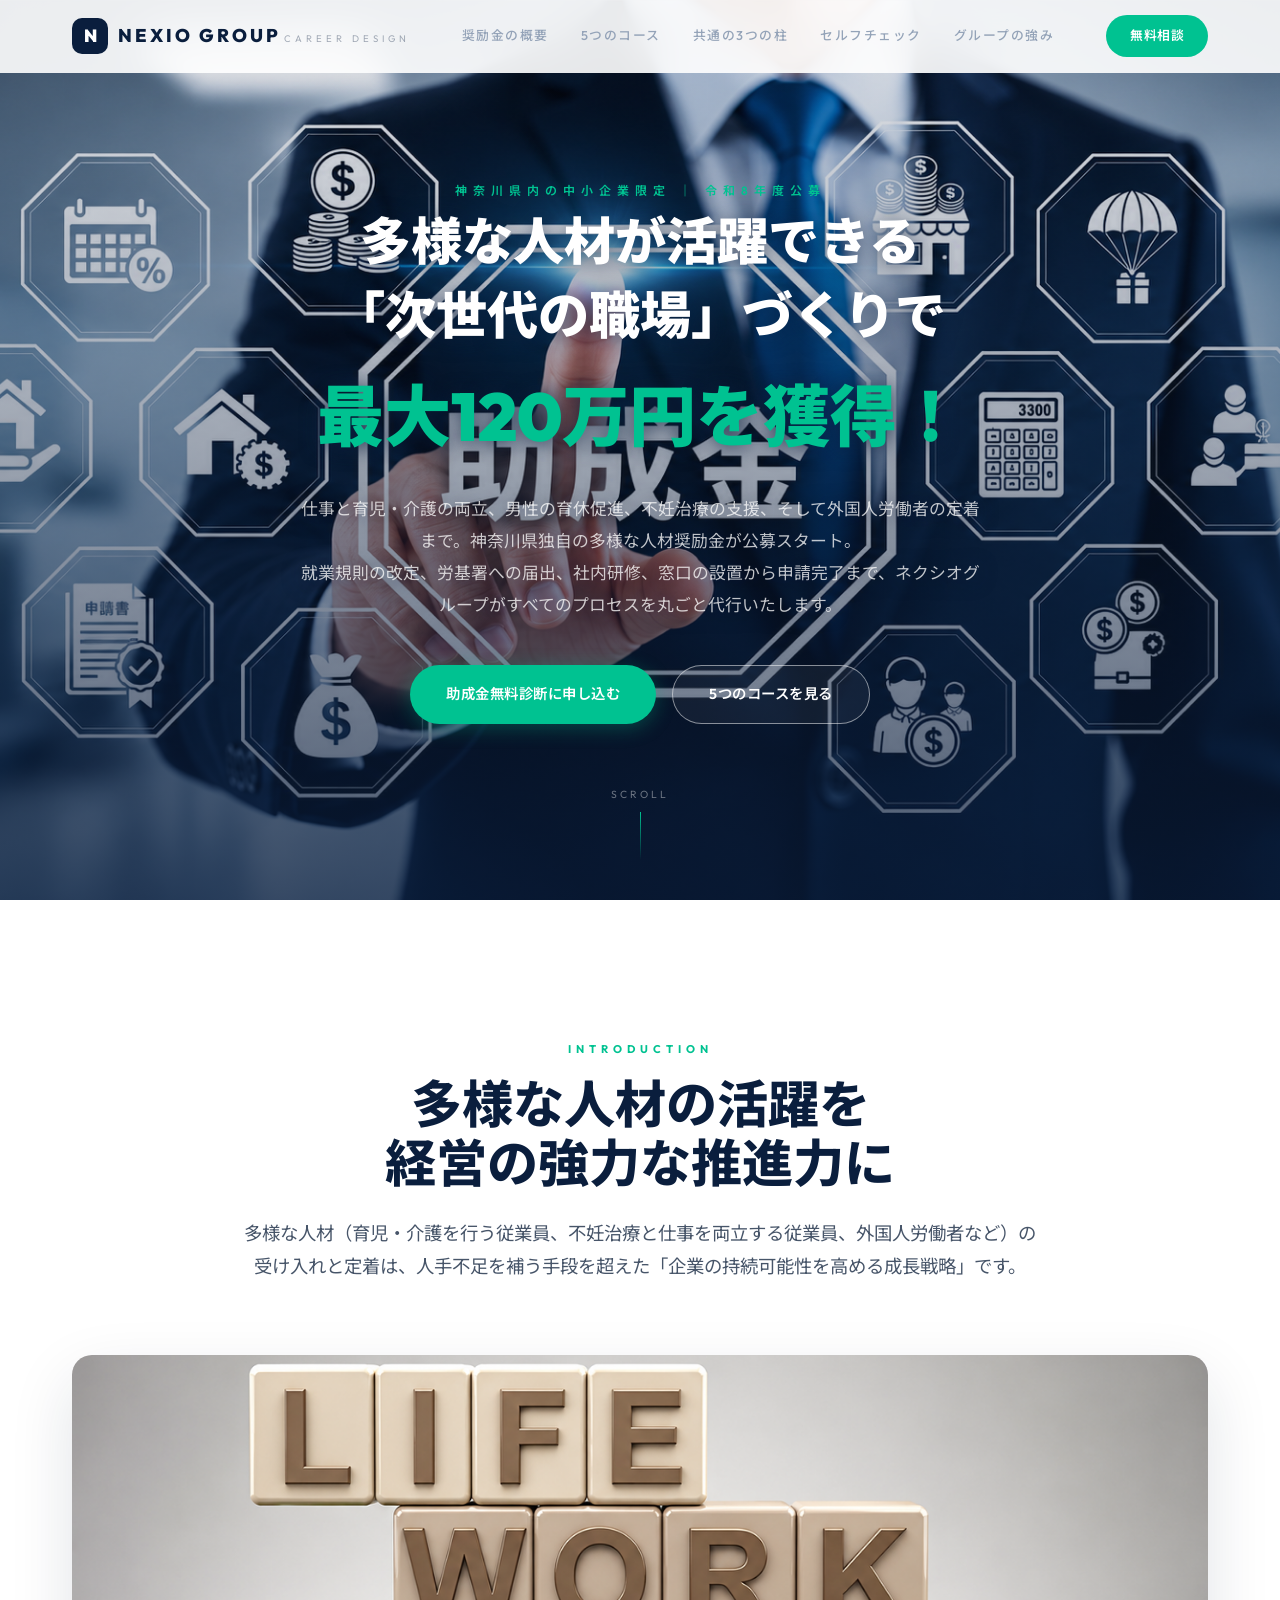
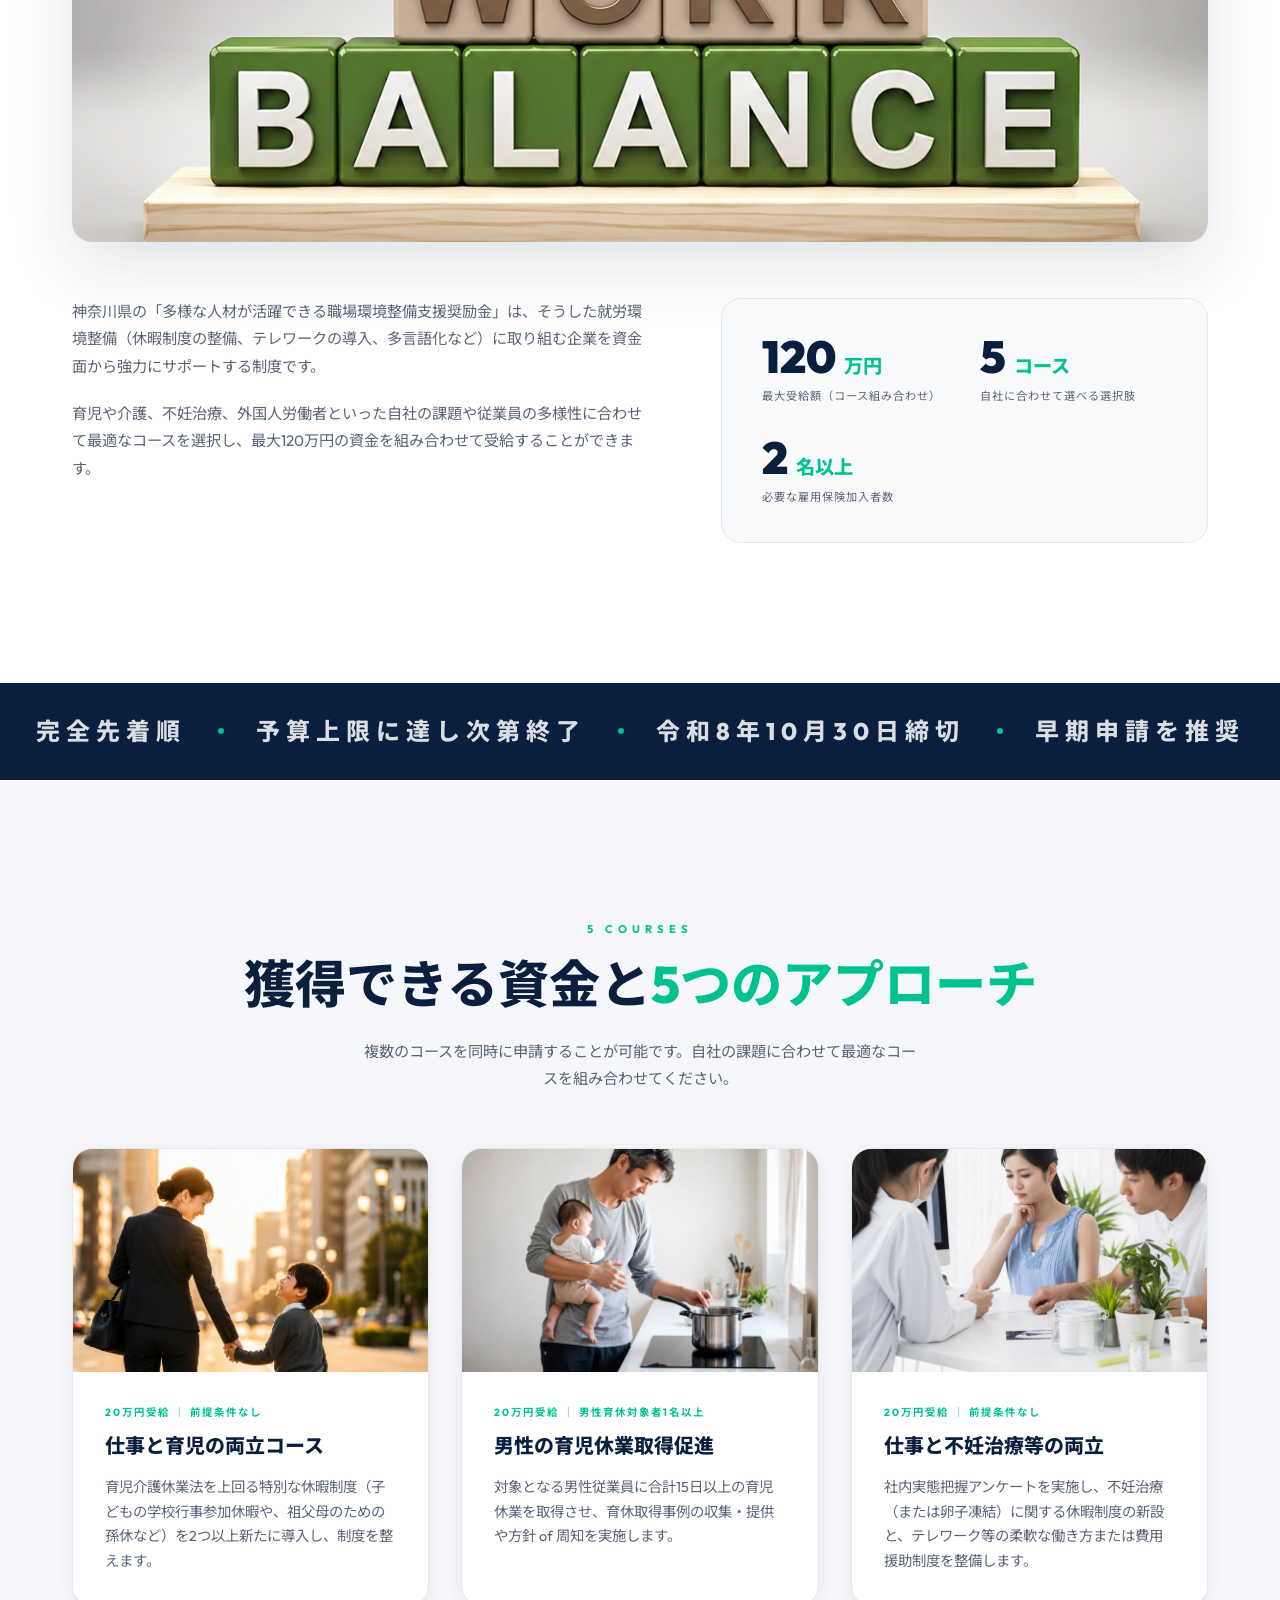
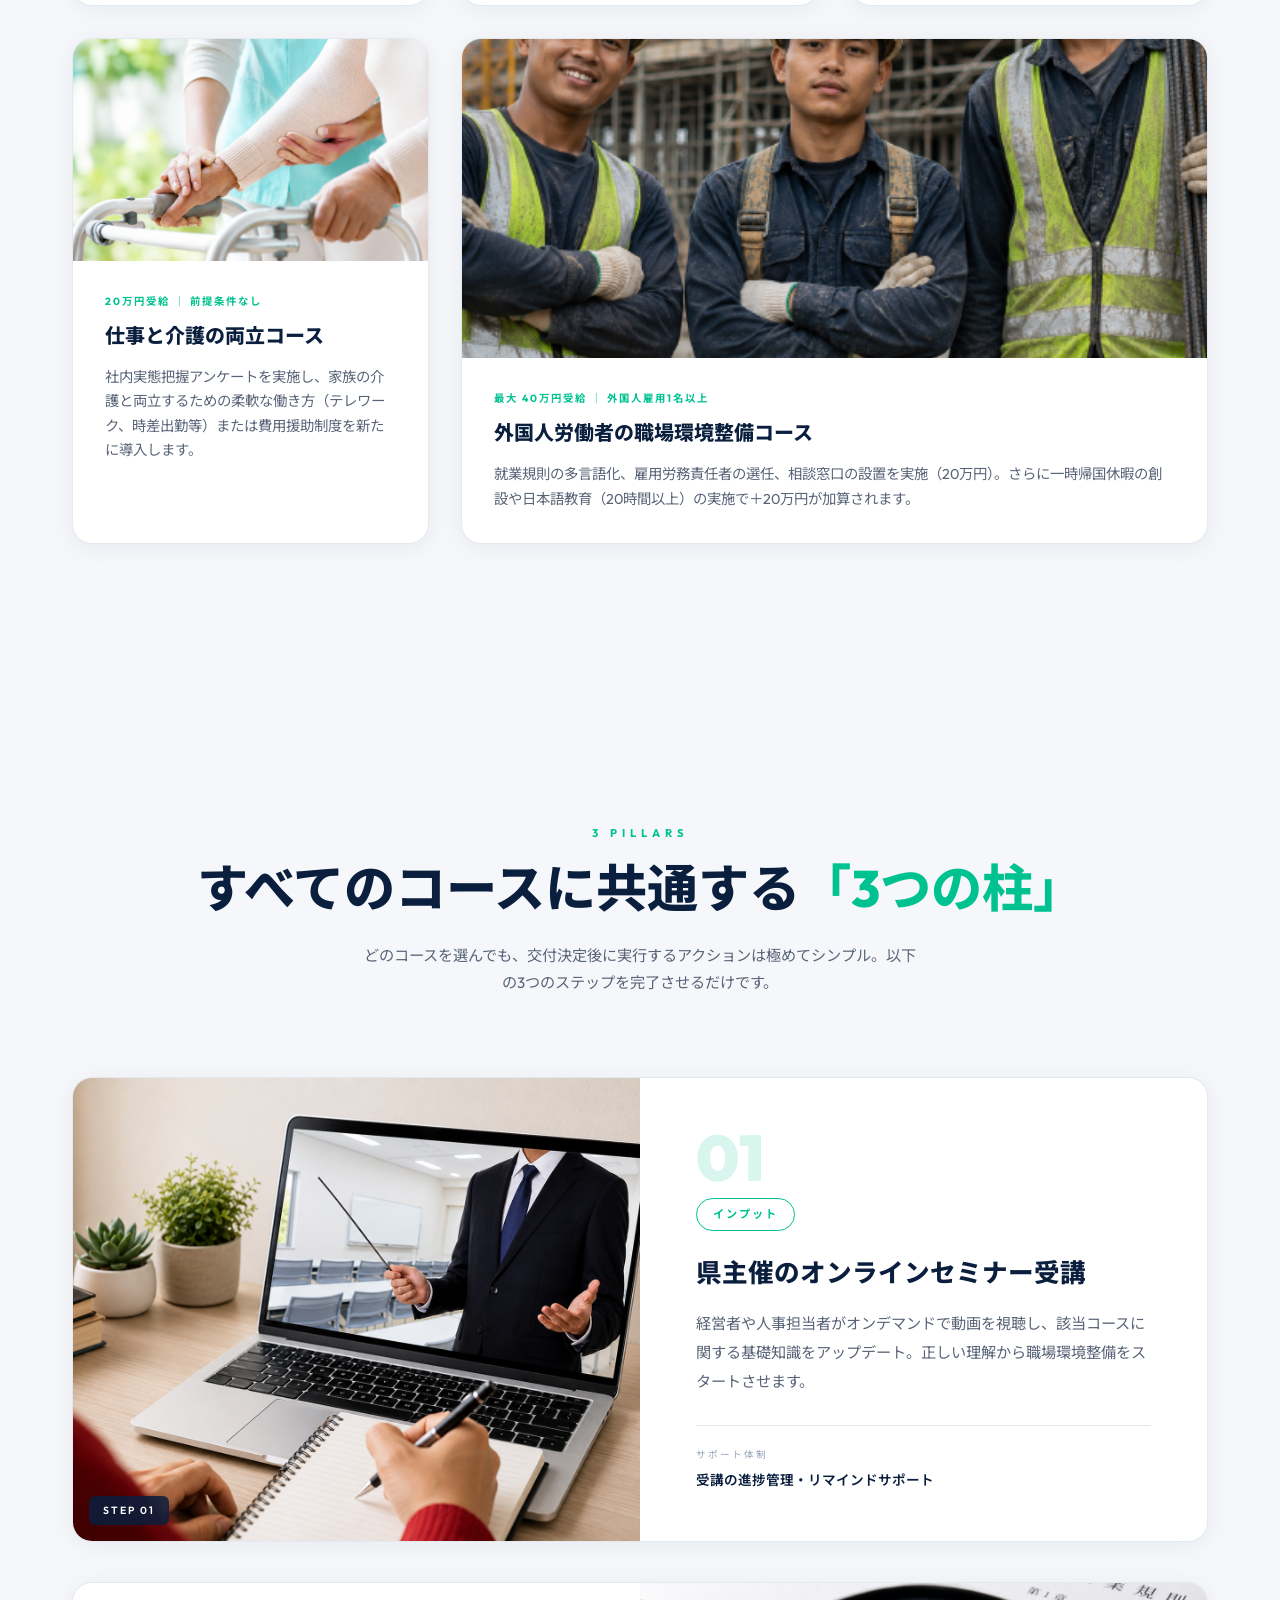
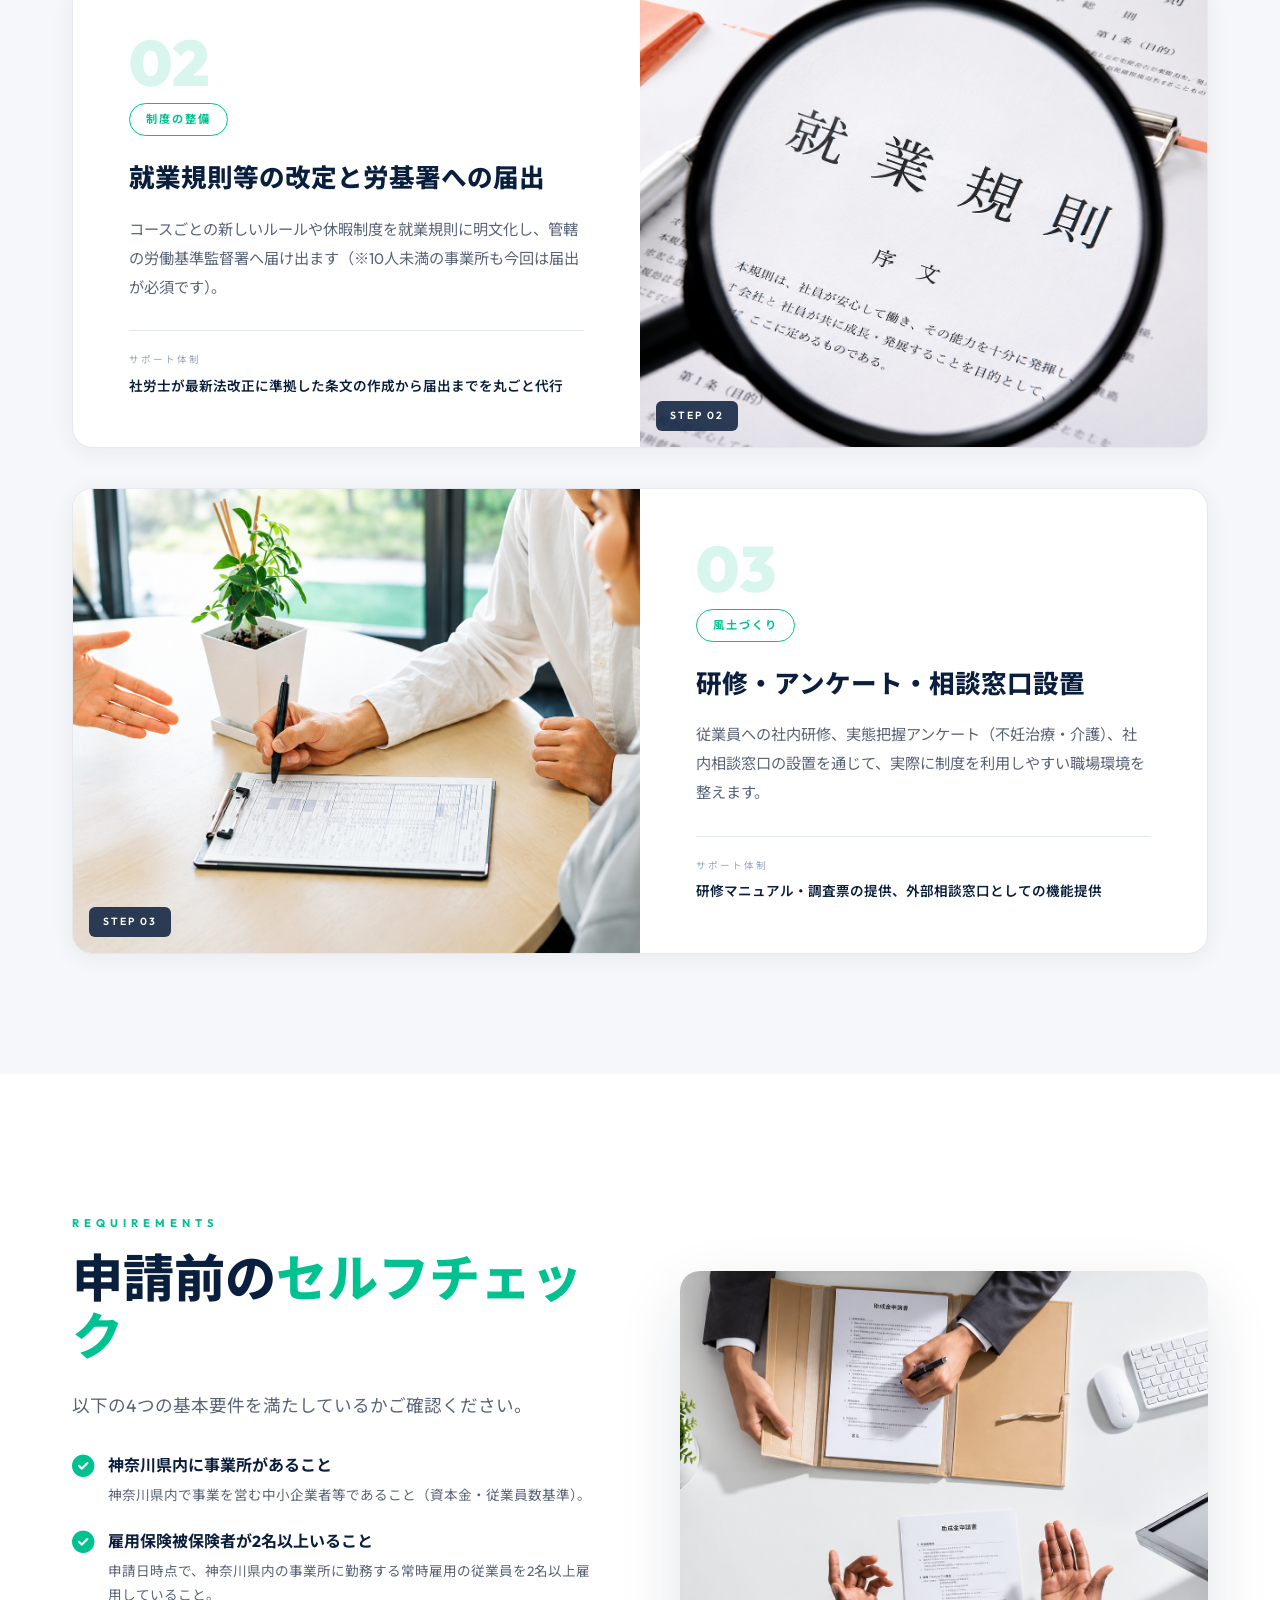
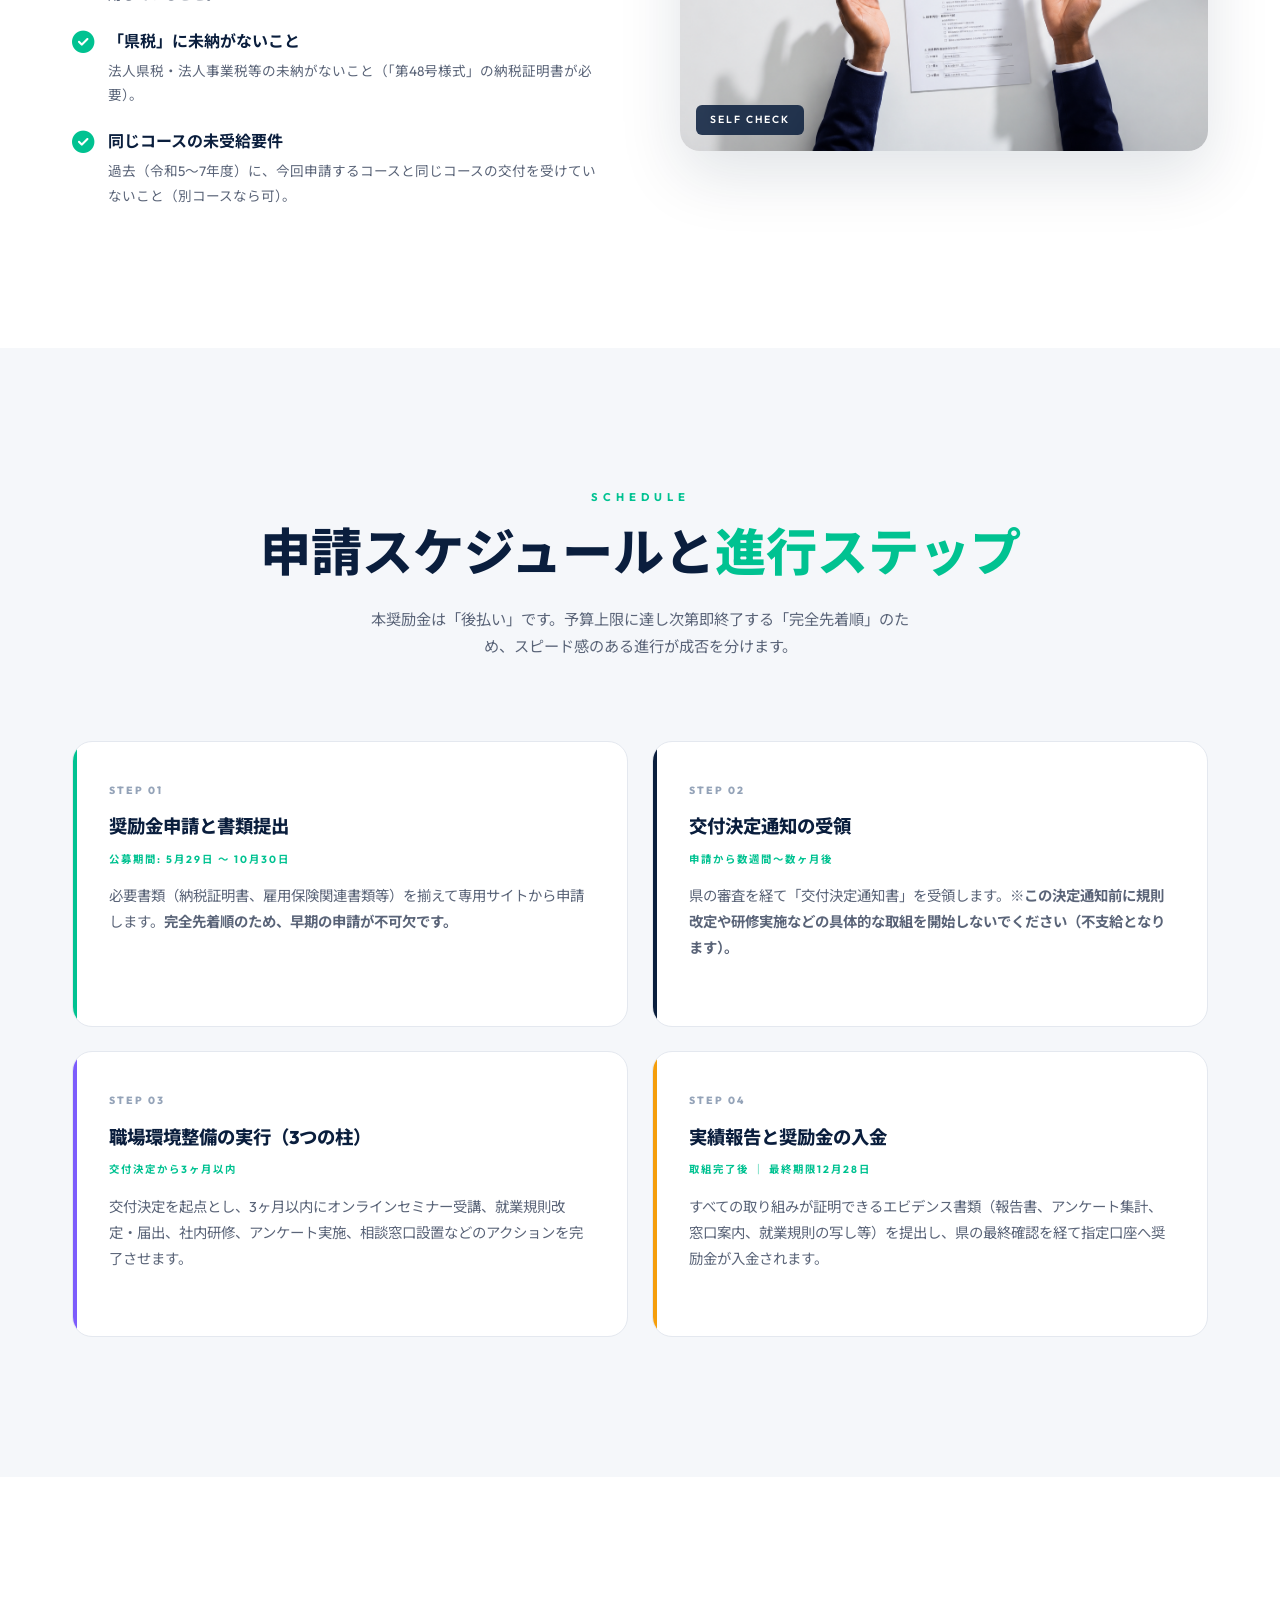
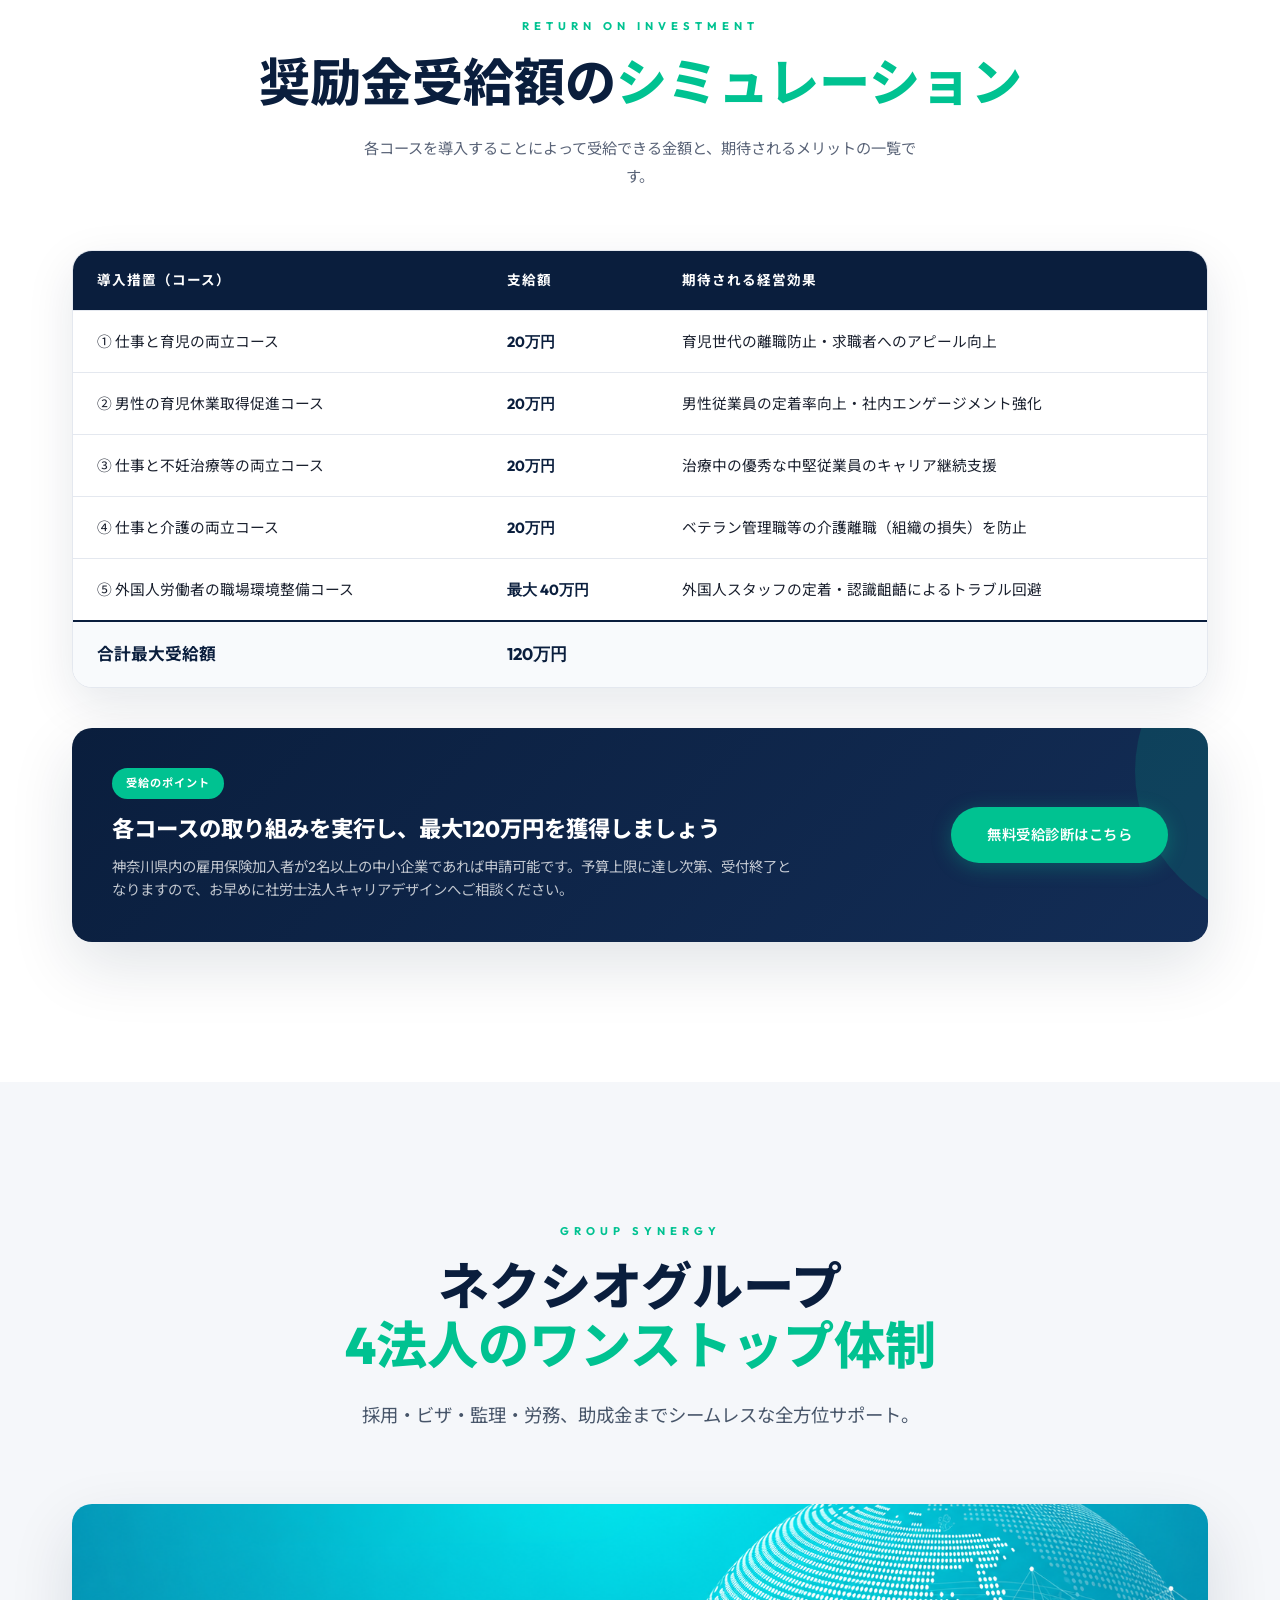
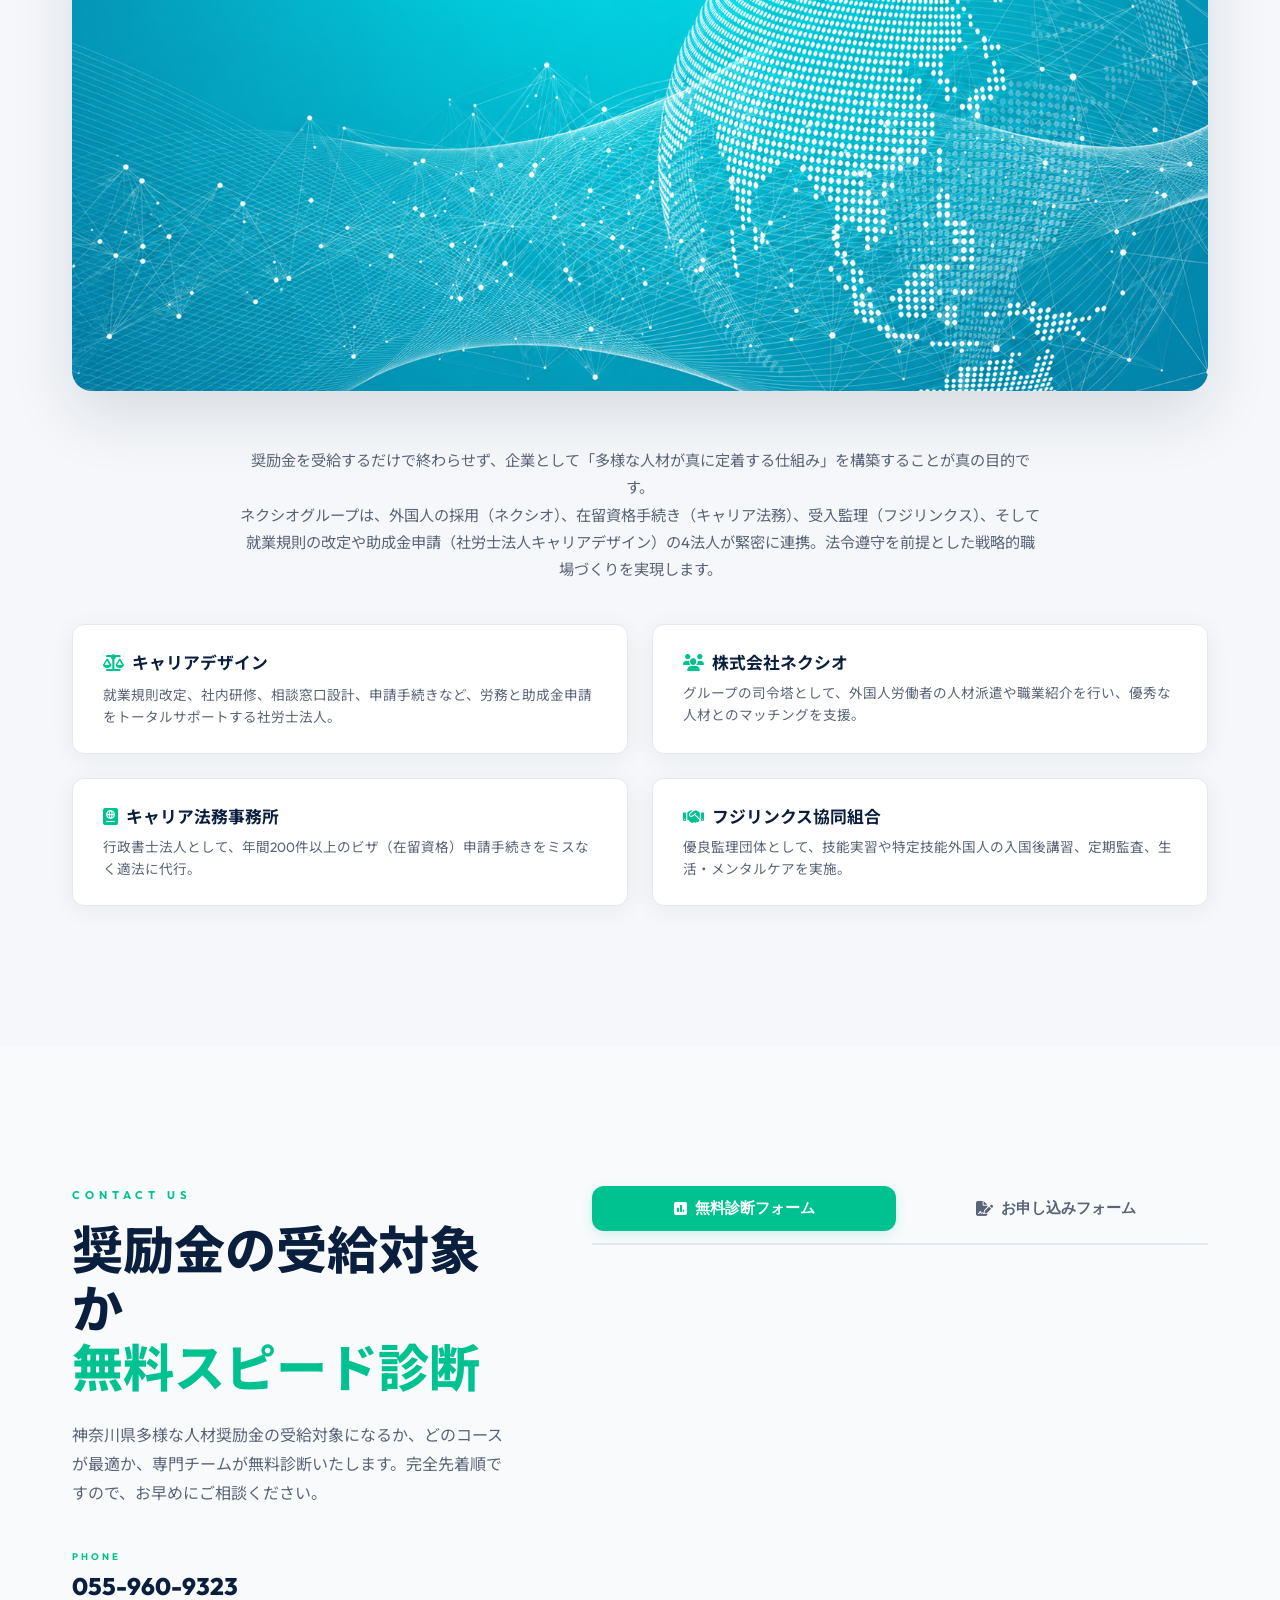
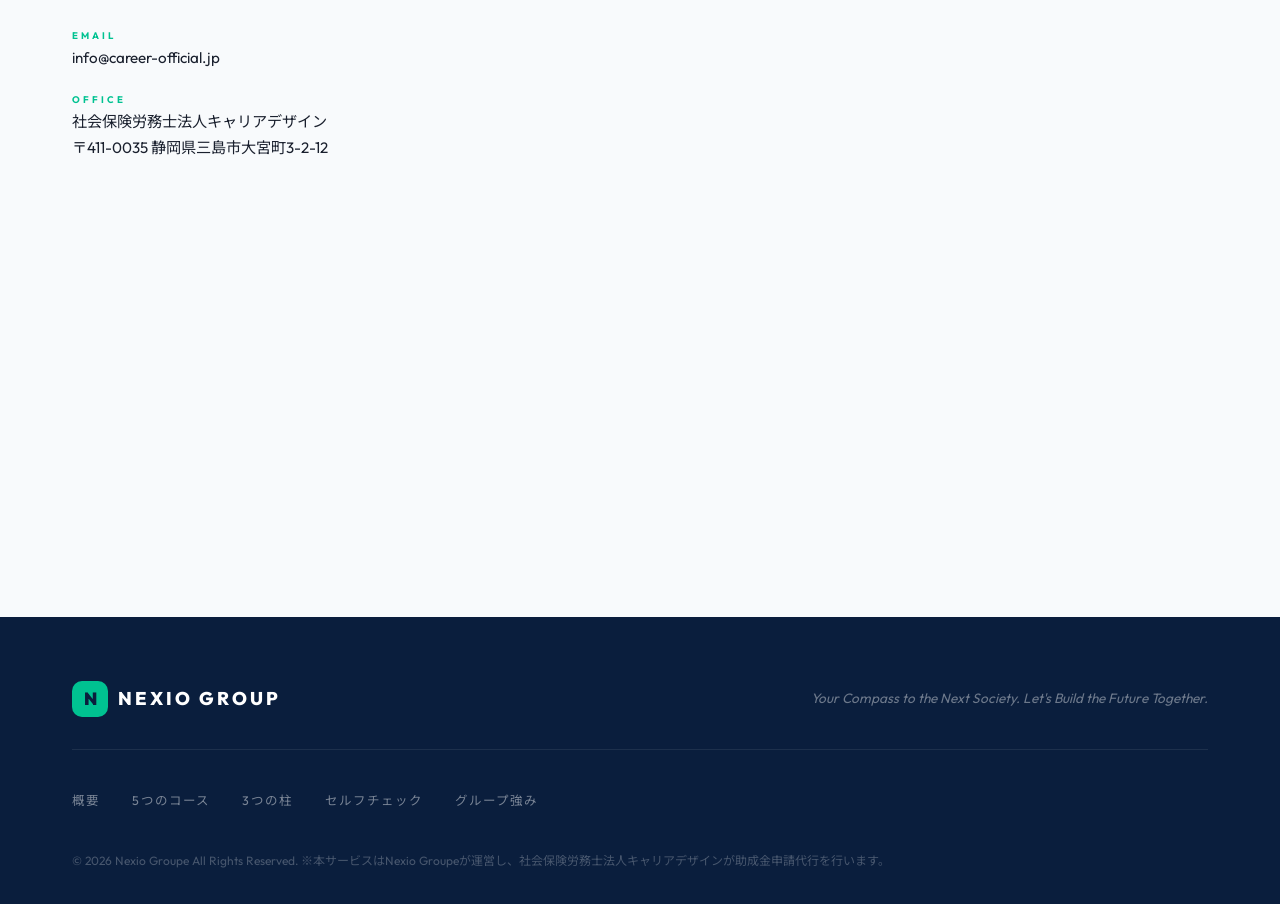
==== commit d0bc8d75: "fix: correct email address in contact section" ====
--- a/kanagawa-grant-lp/index.html
+++ b/kanagawa-grant-lp/index.html
@@ -522,7 +522,7 @@
             </div>
             <div class="meta-item">
               <span class="meta-label">Email</span>
-              <span>info@career.official.jp</span>
+              <span>info@career-official.jp</span>
             </div>
             <div class="meta-item">
               <span class="meta-label">Office</span>
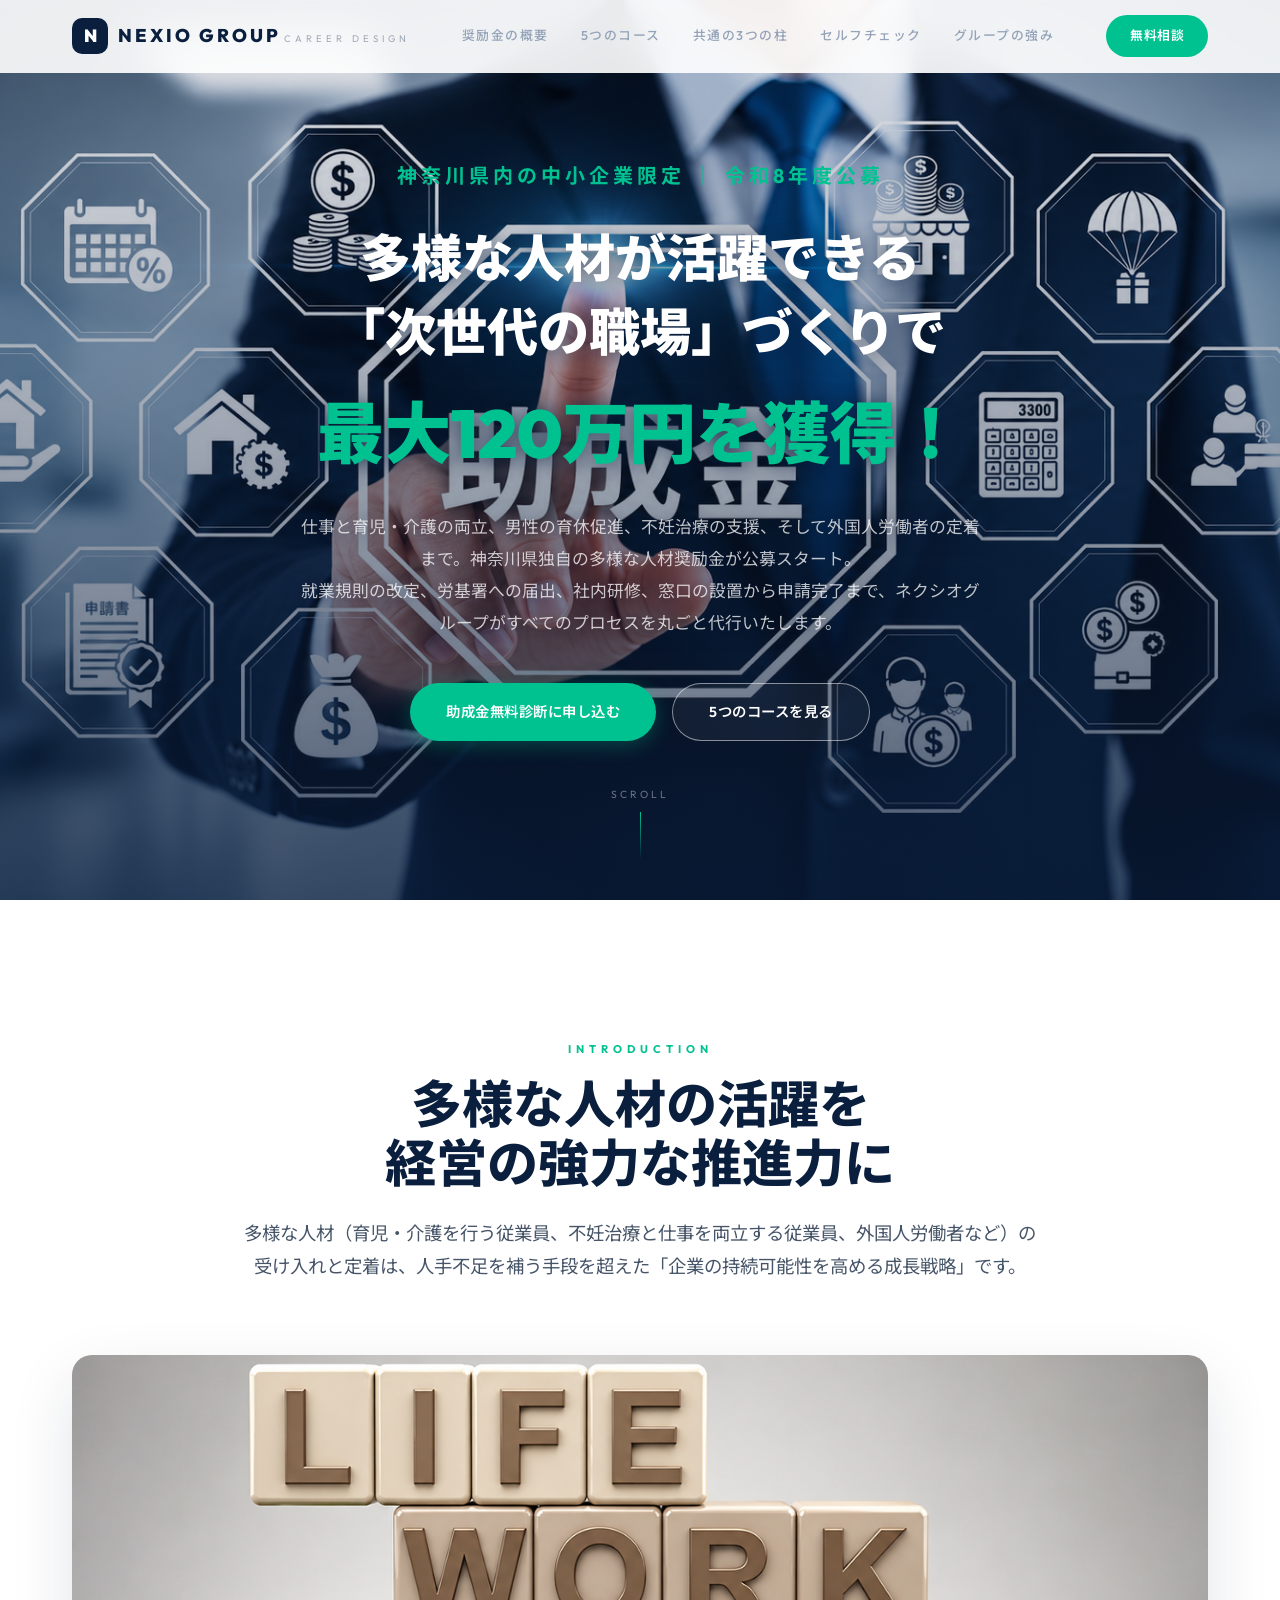
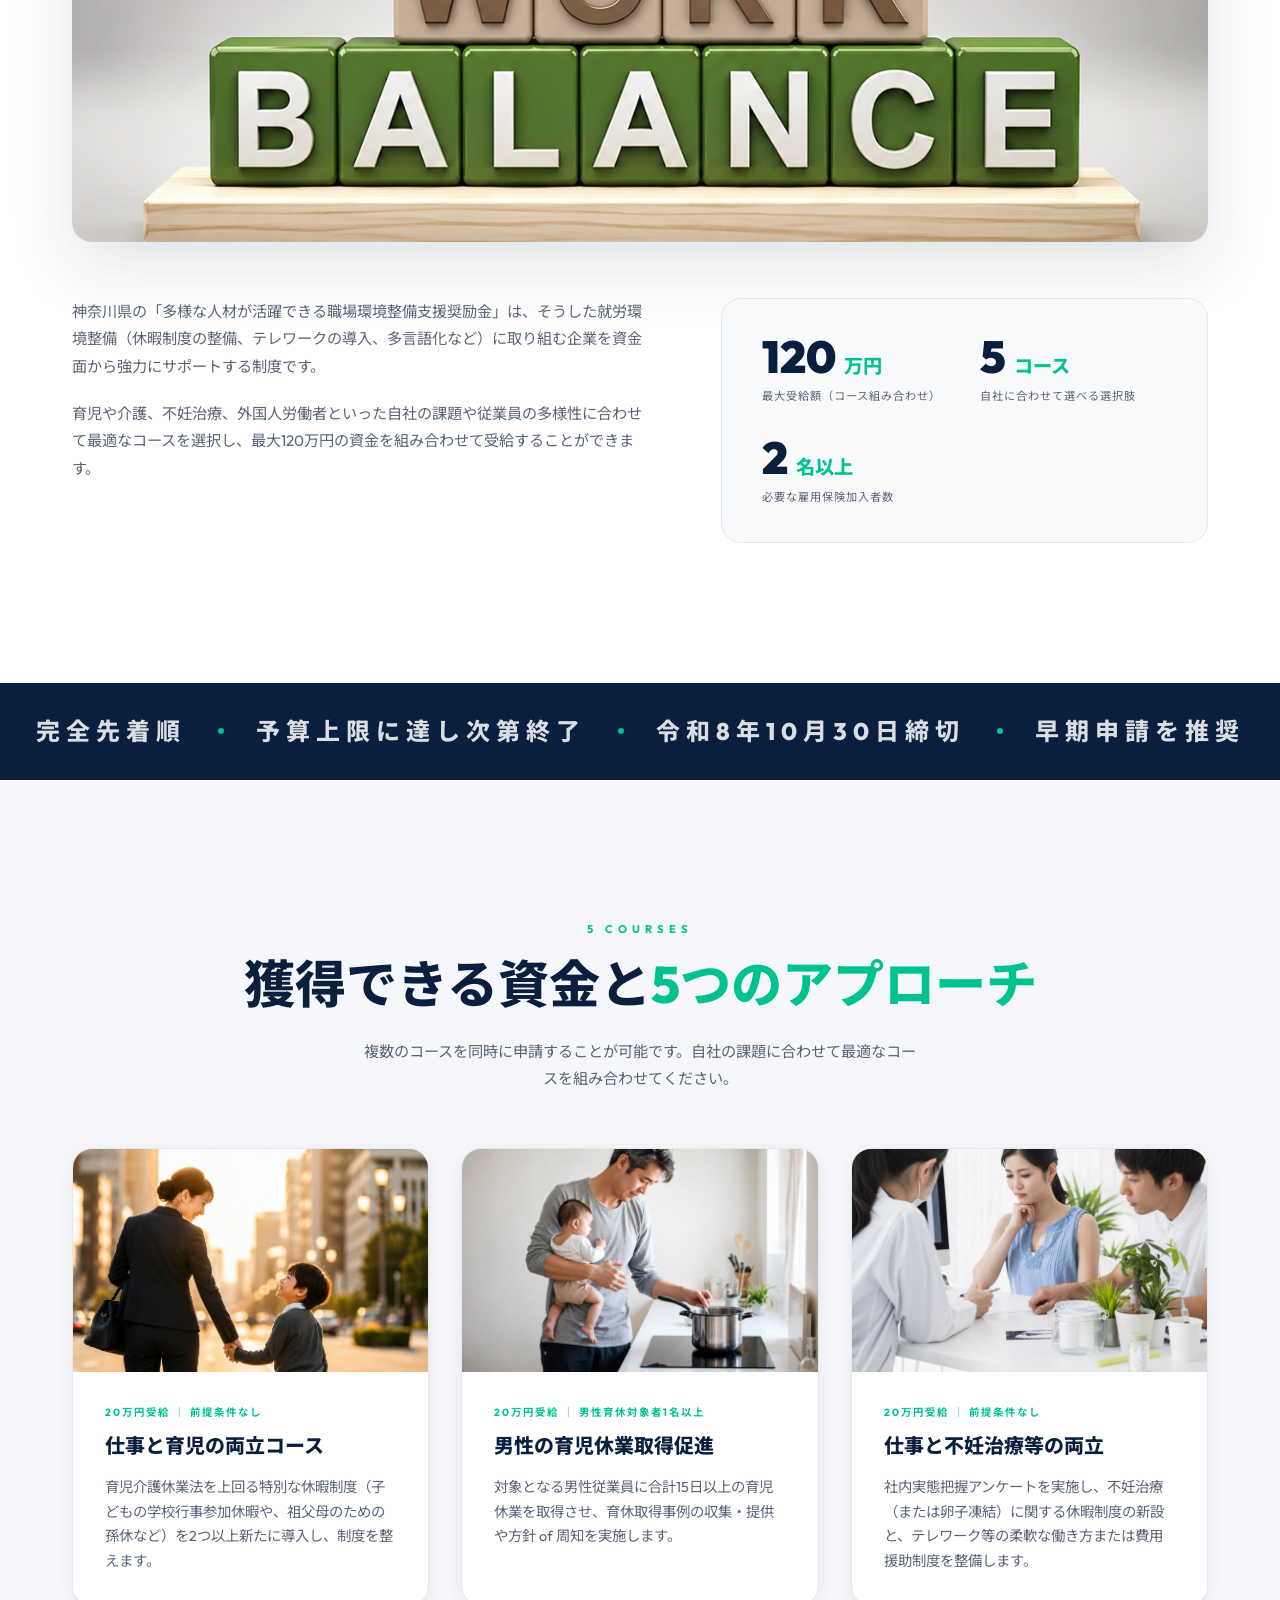
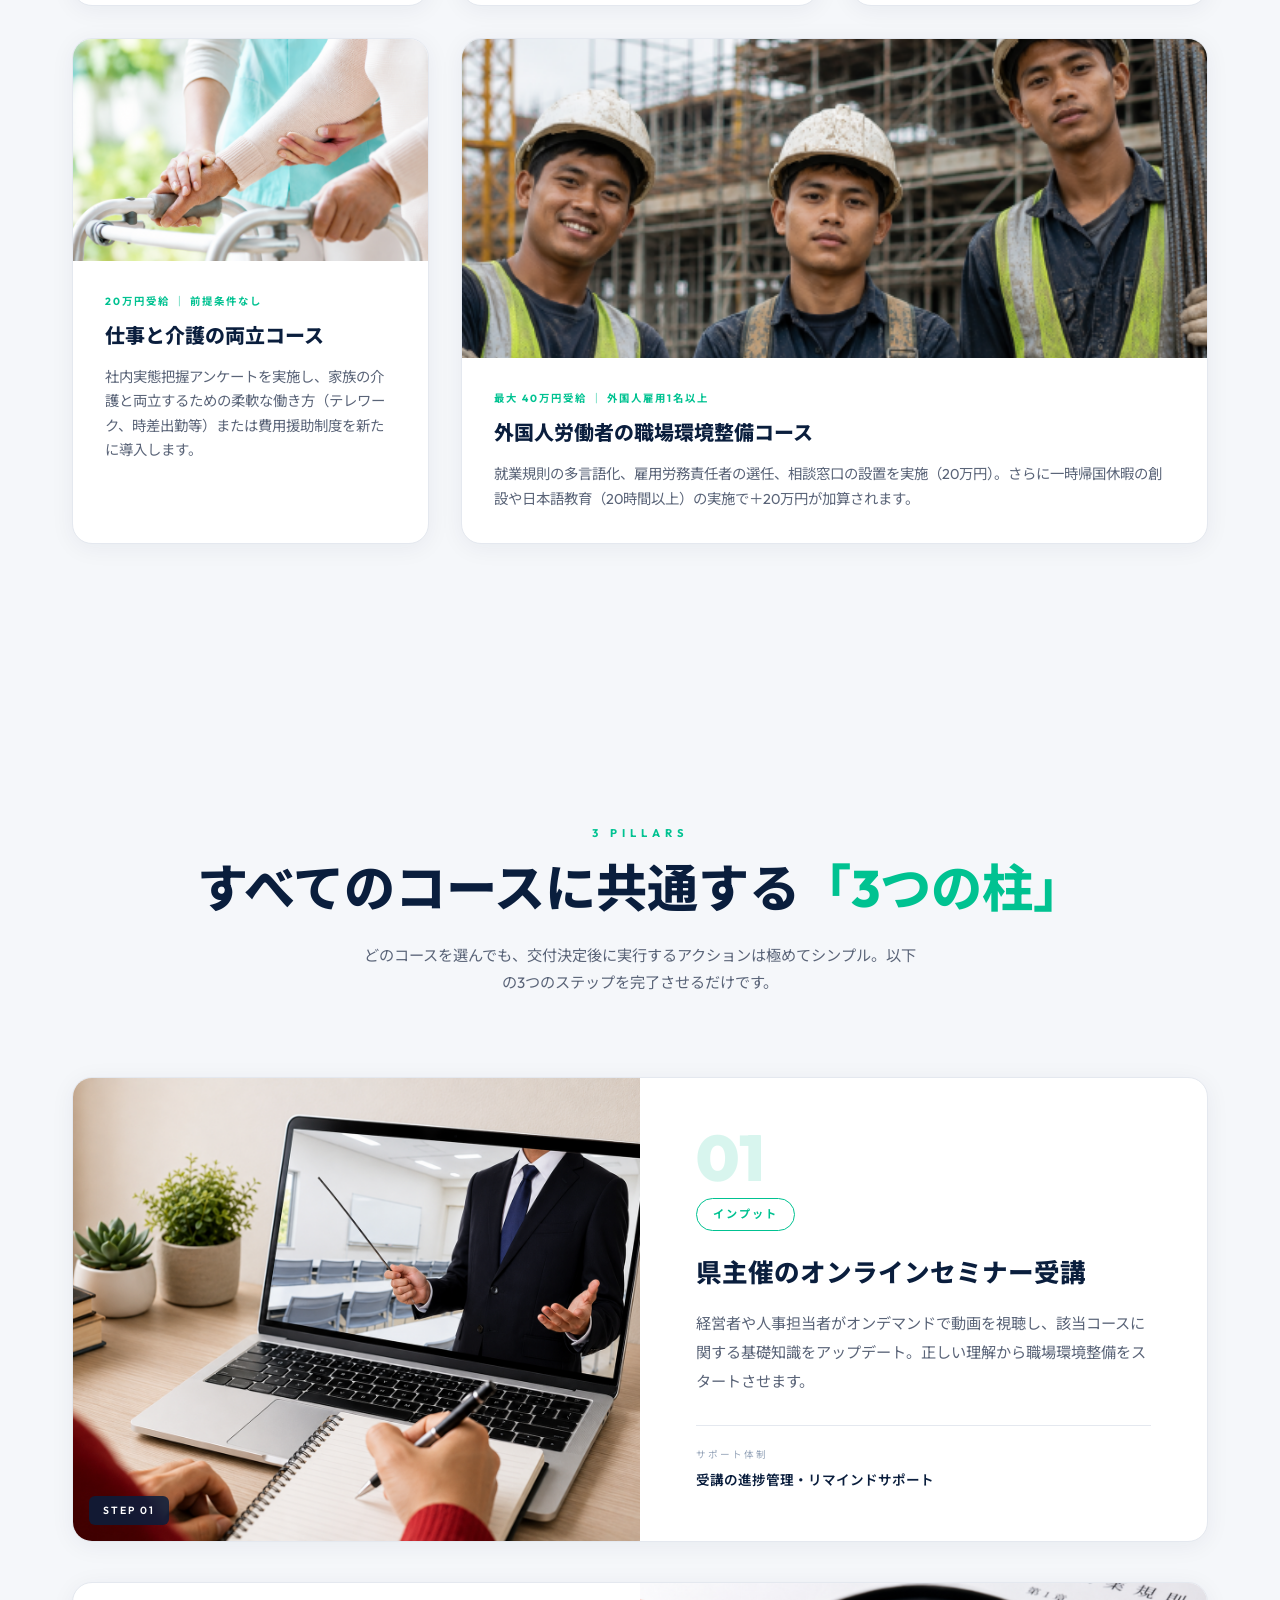
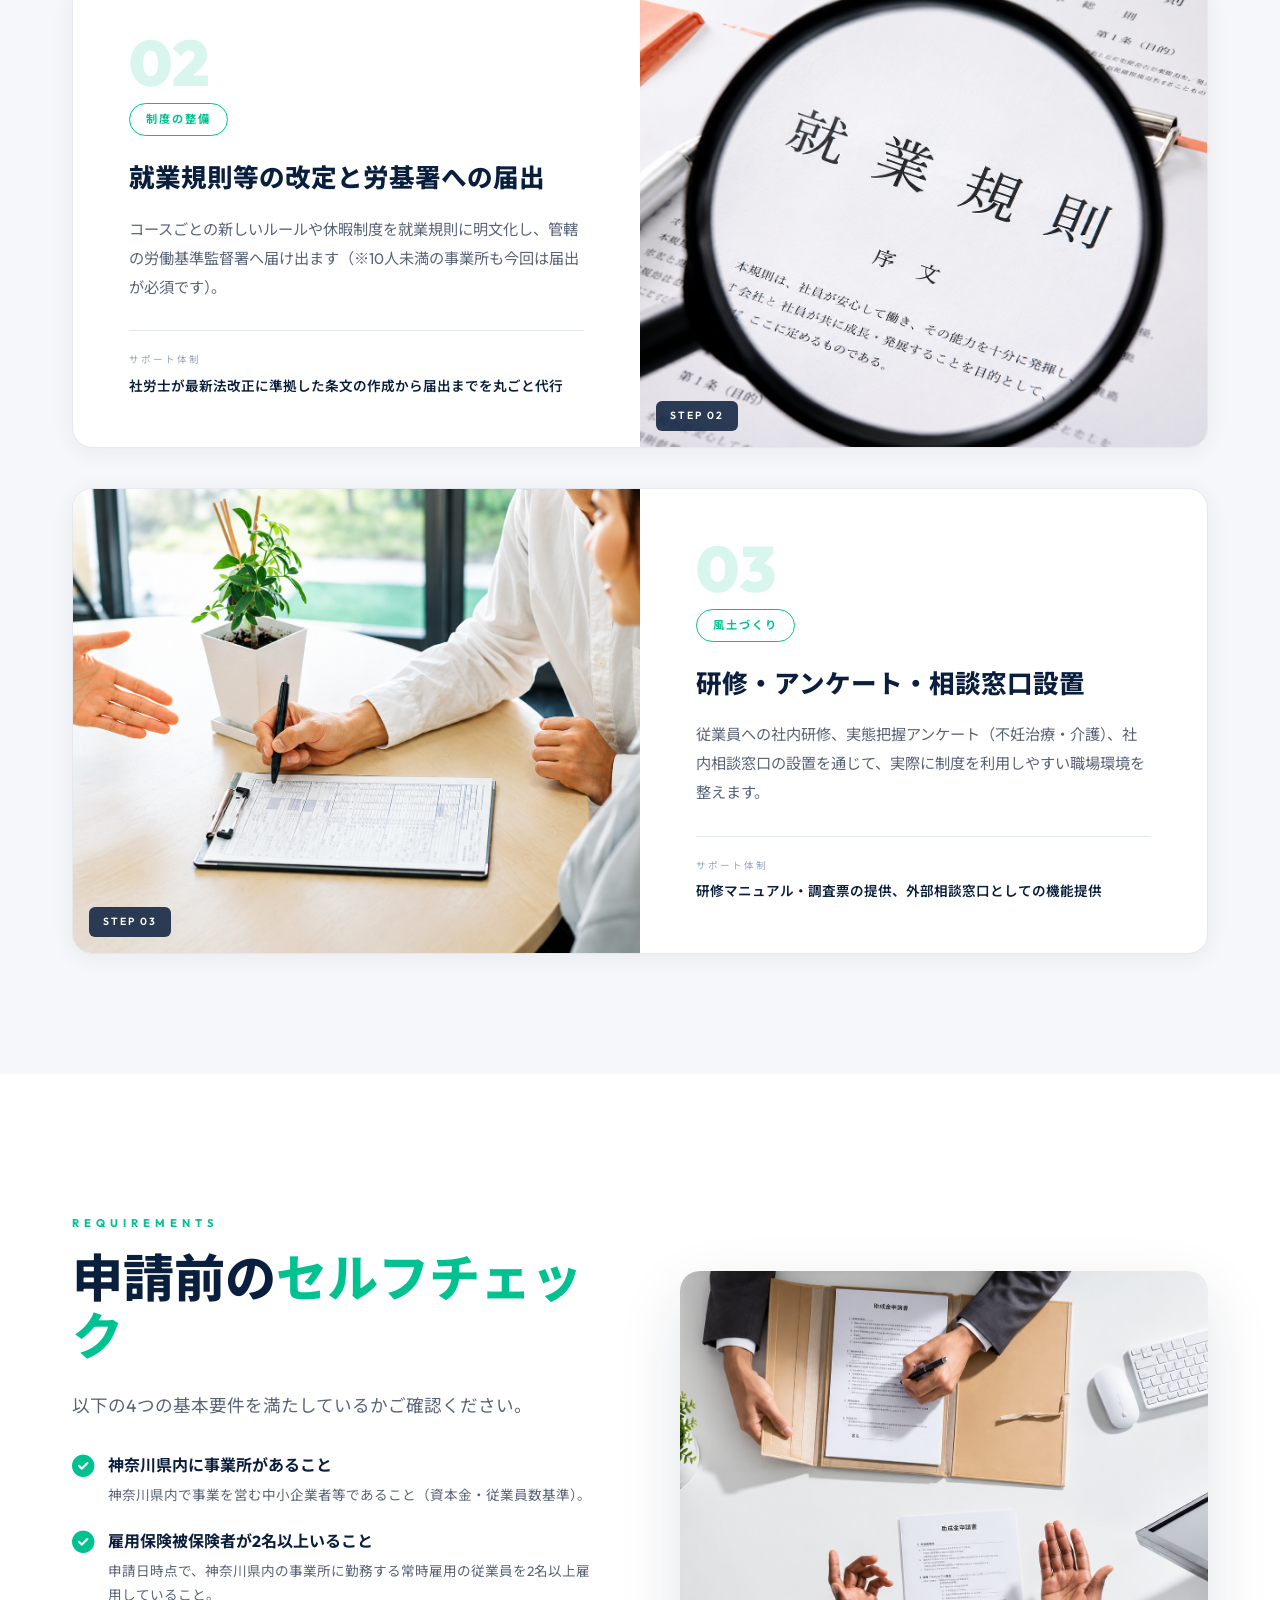
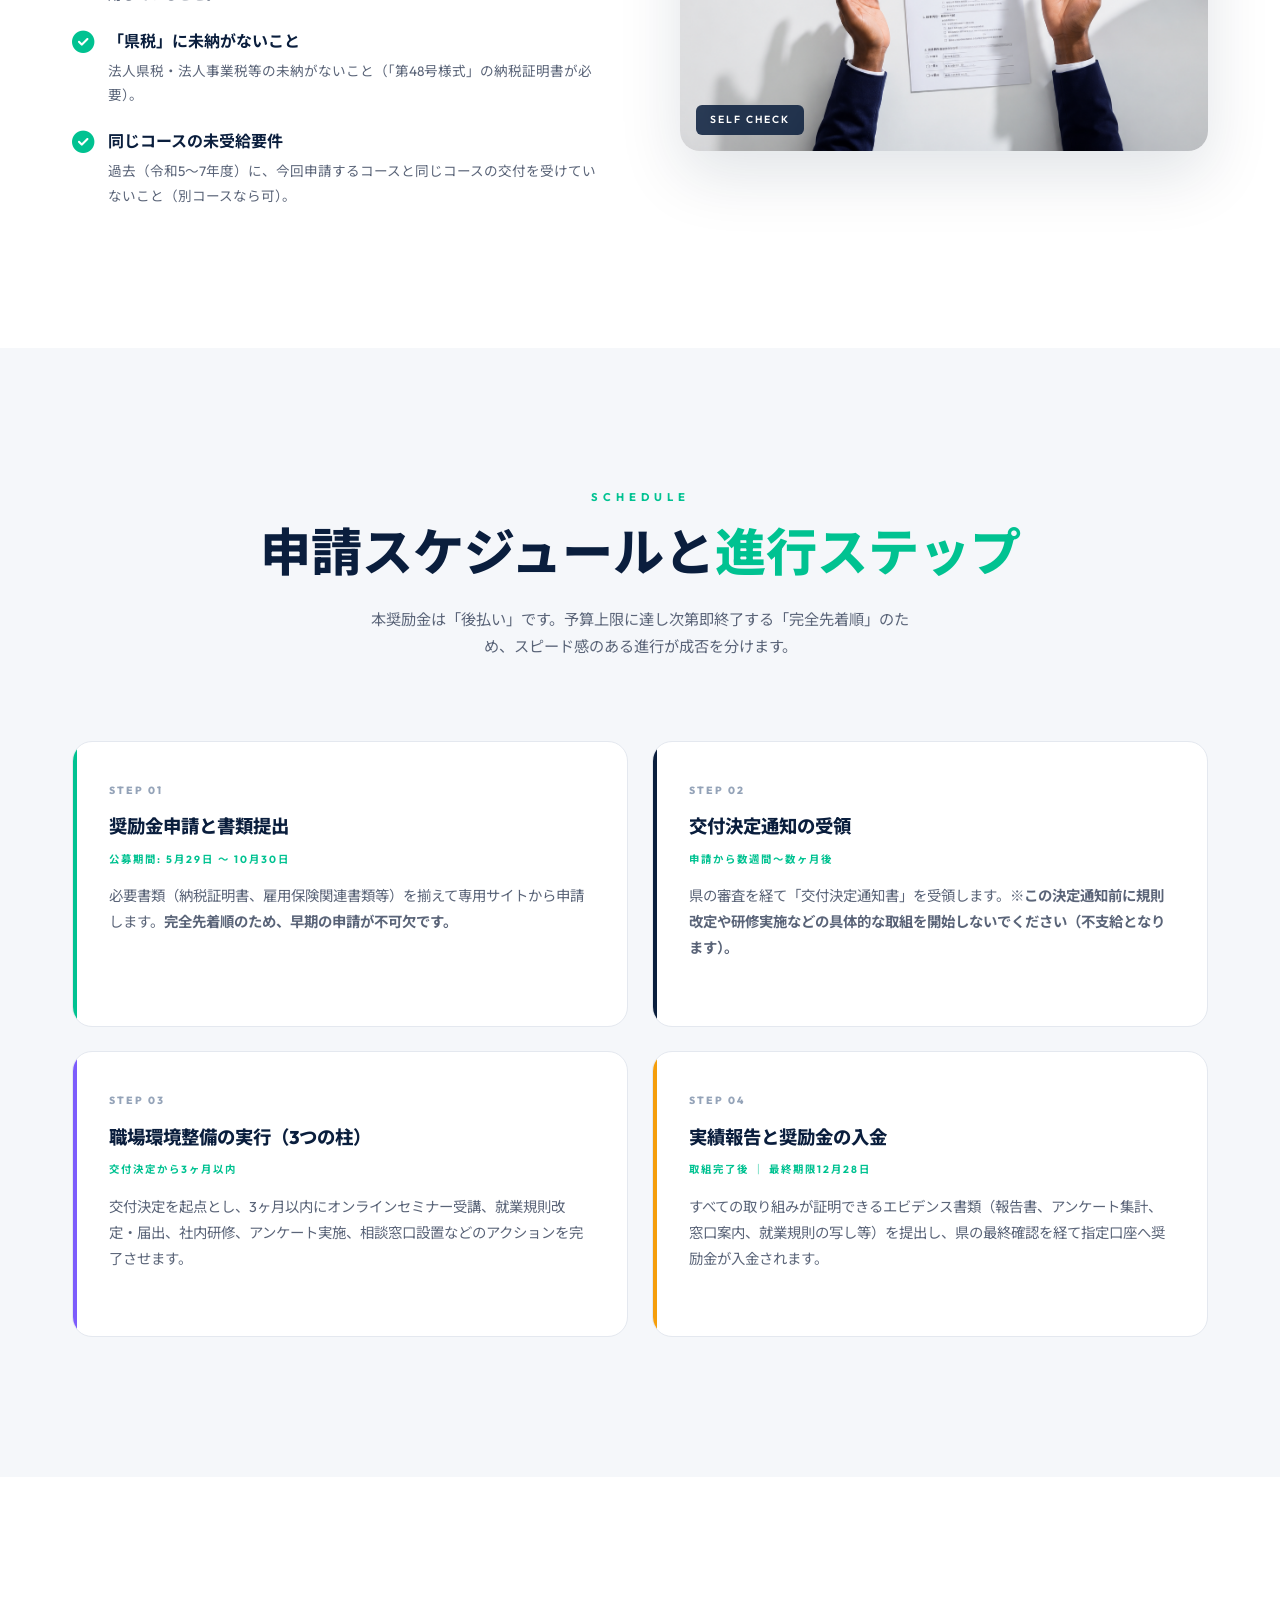
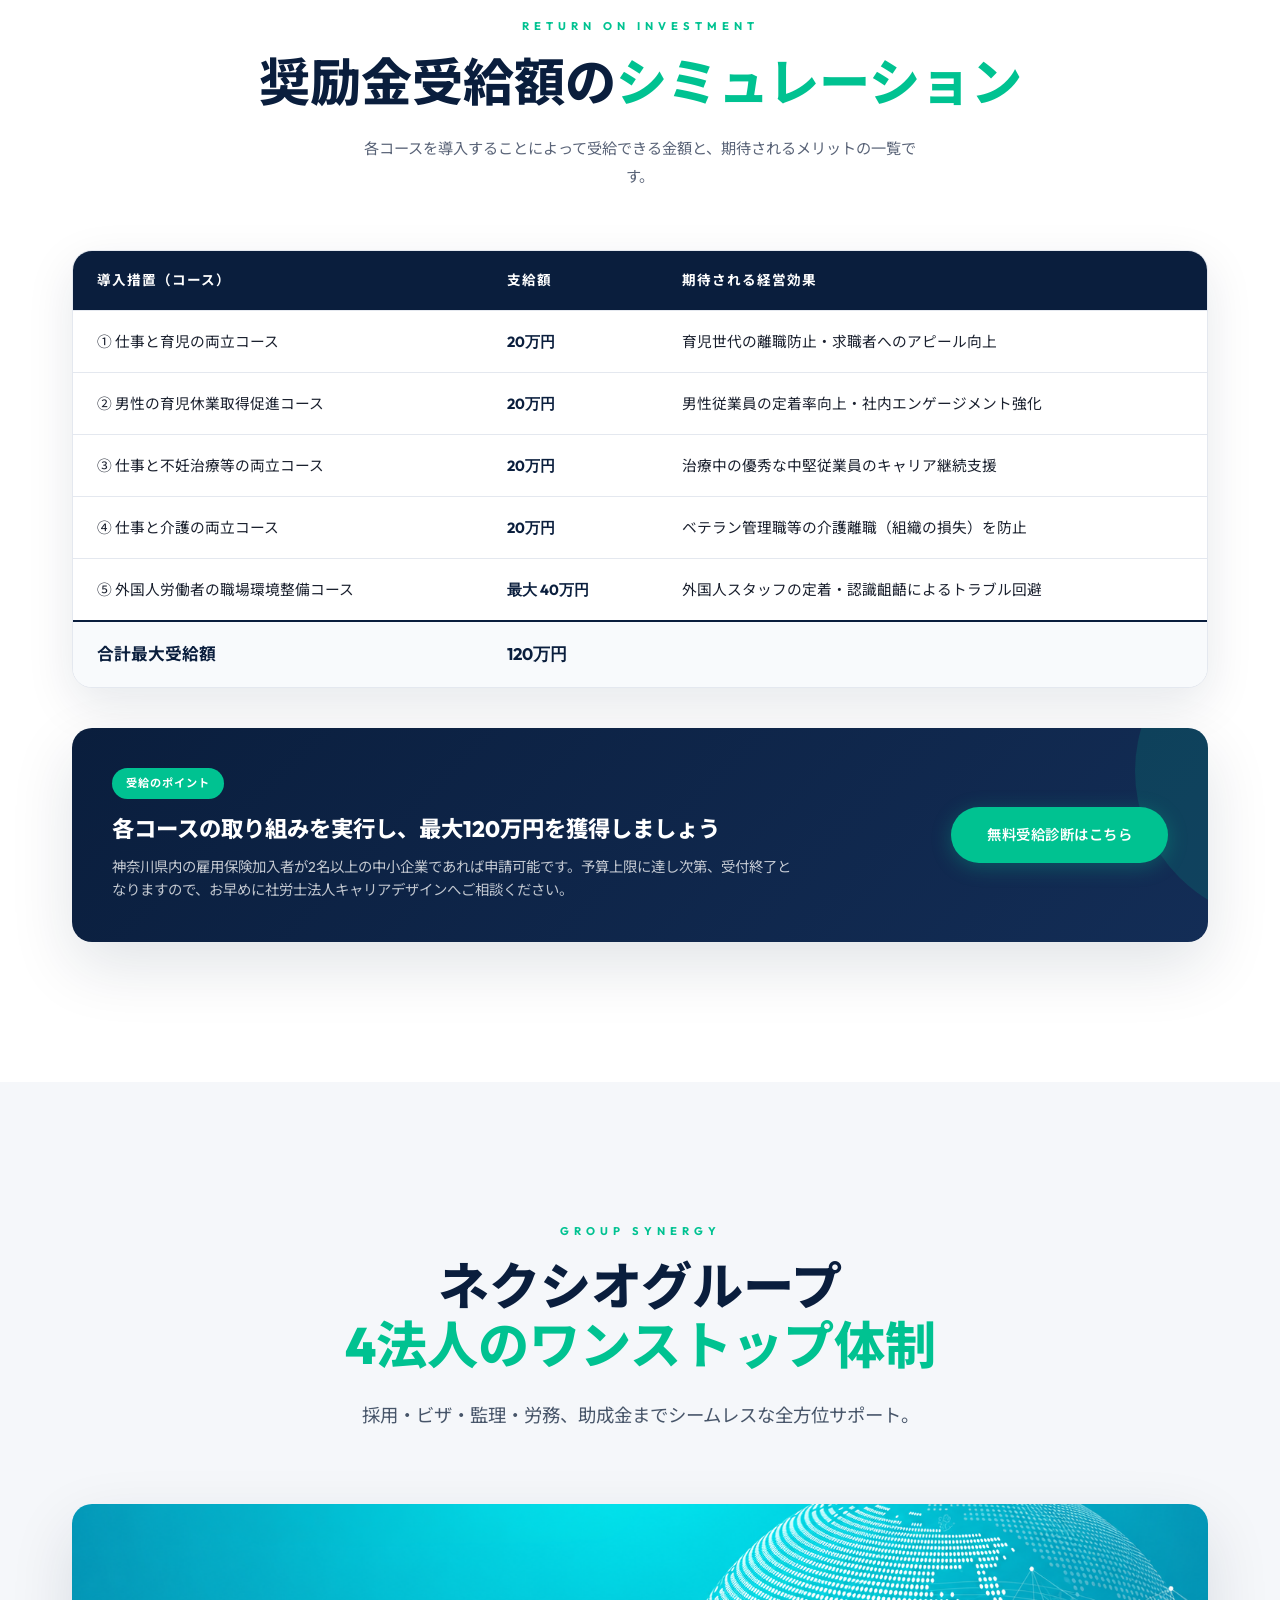
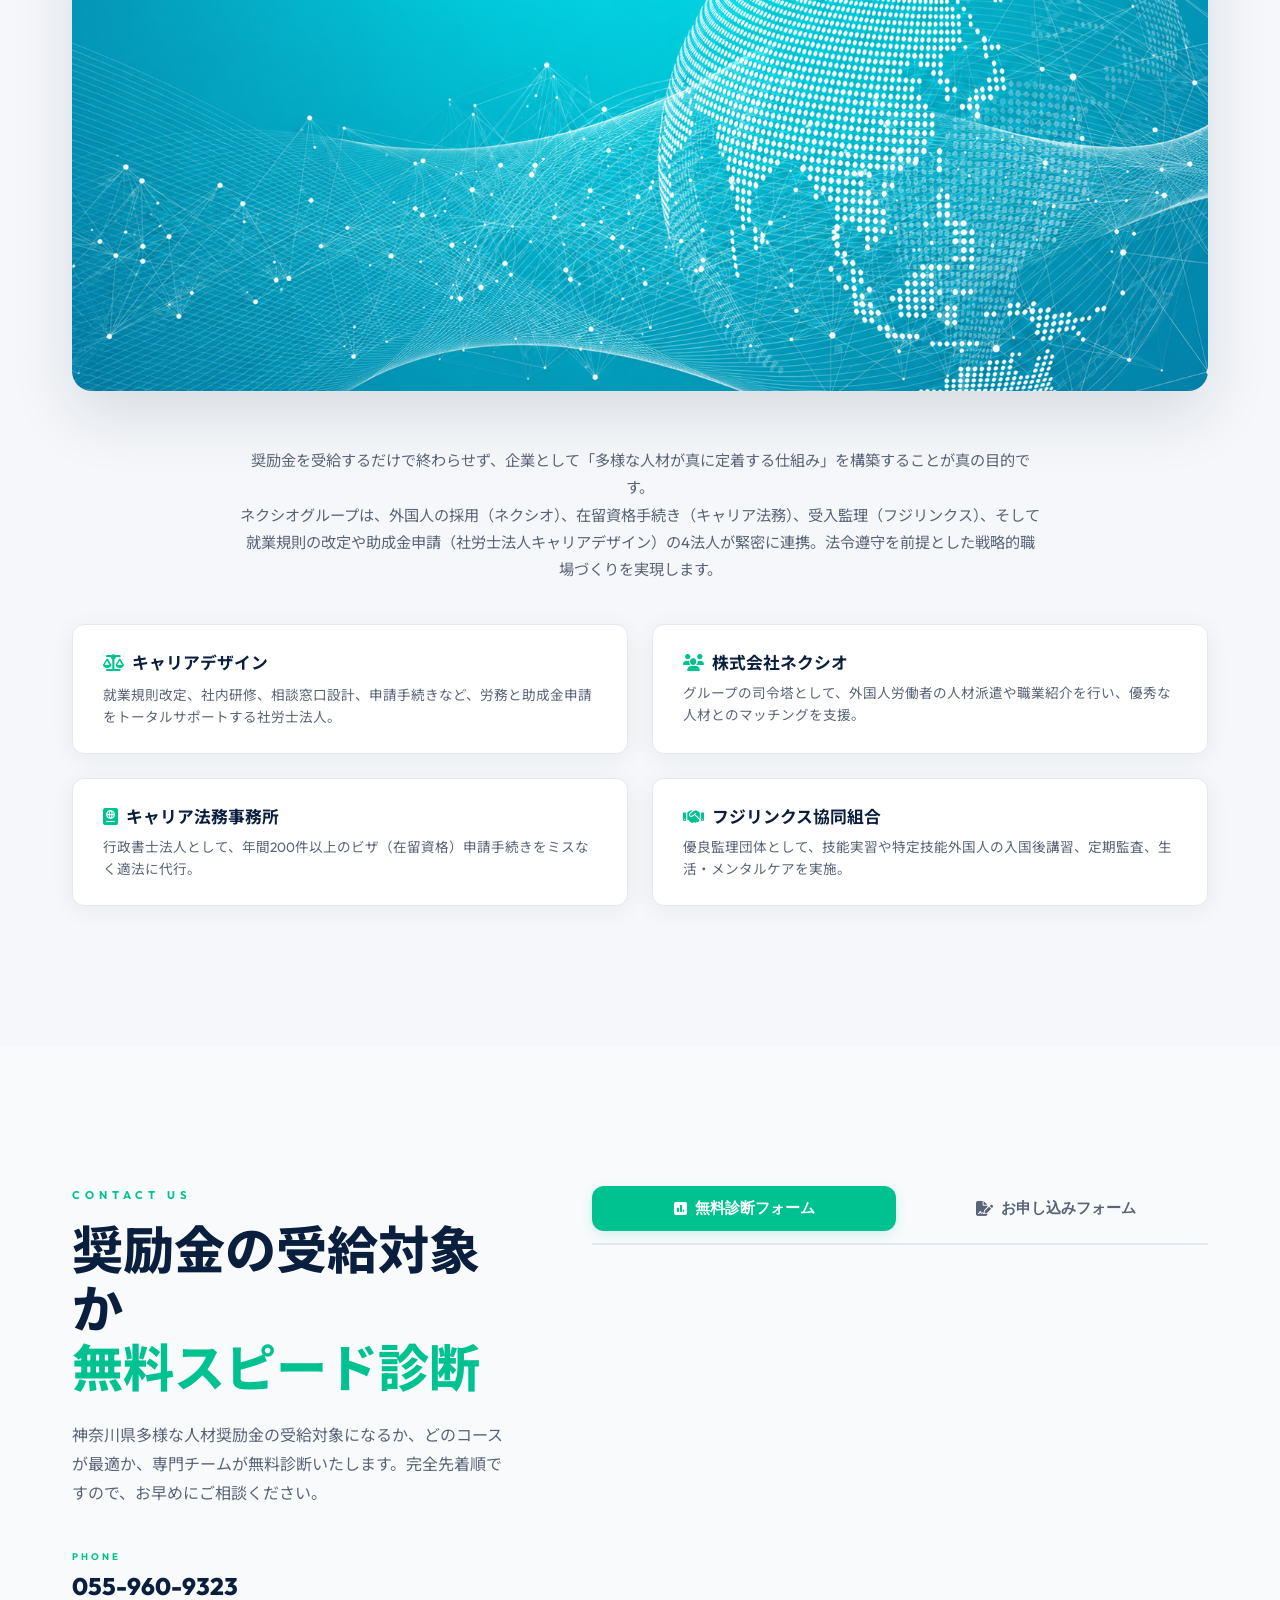
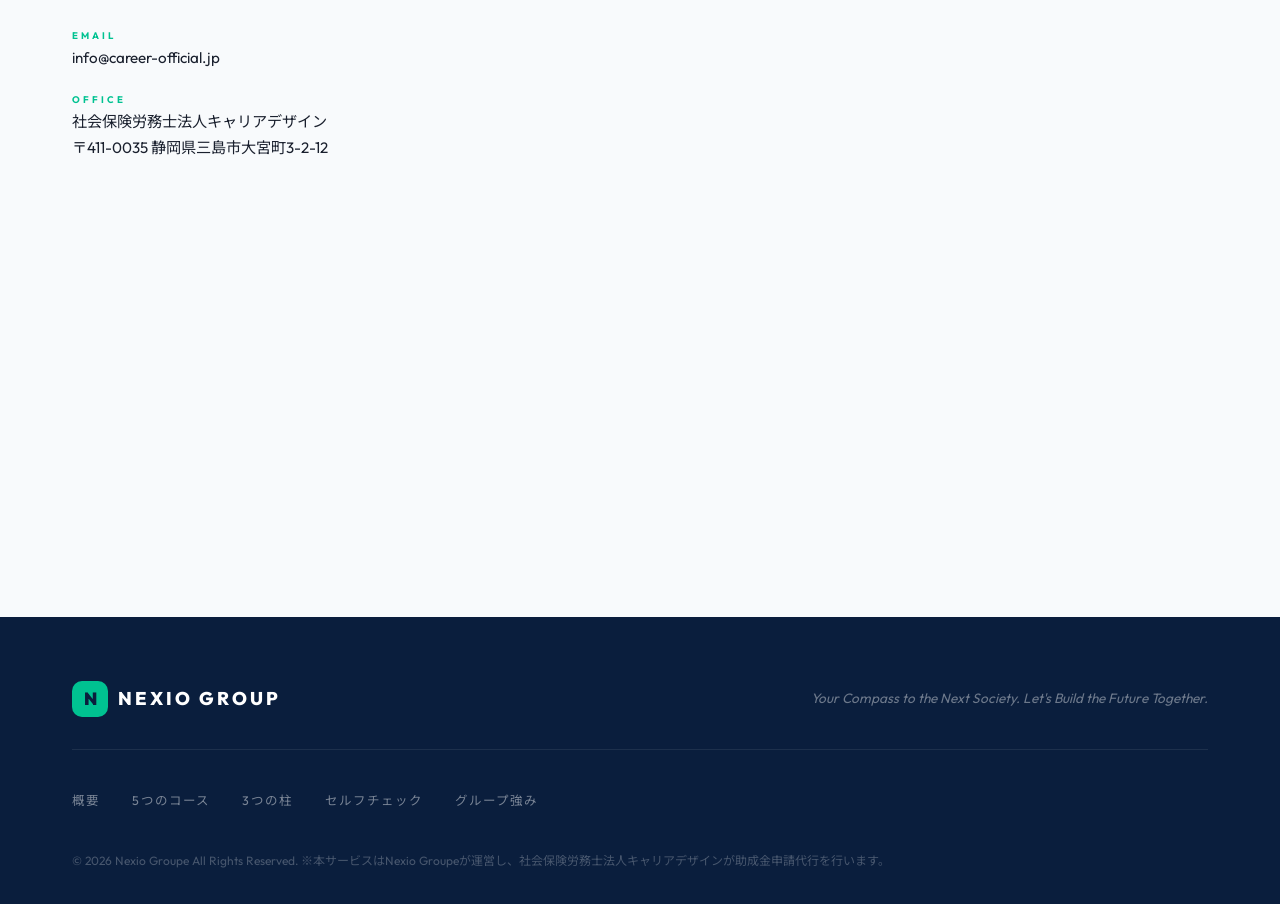
==== commit 28fc3926: "style: adjust image position of foreign worker course to avoid face cropping" ====
--- a/kanagawa-grant-lp/index.html
+++ b/kanagawa-grant-lp/index.html
@@ -17,7 +17,7 @@
   <!-- ========== HEADER ========== -->
   <header id="header">
     <div class="header-inner">
-      <a href="#" class="logo">
+      <a href="https://nexio.jp" class="logo" target="_blank" rel="noopener">
         <div class="logo-mark">N</div>
         <div class="logo-text">NEXIO GROUP<span class="logo-sub">CAREER DESIGN</span></div>
       </a>
@@ -204,7 +204,7 @@
         <!-- 外国人労働者コース -->
         <div class="service-card service-card-wide">
           <div class="service-card-img" style="aspect-ratio: 21 / 9;">
-            <img src="images-kanagawa/外国人.png" alt="外国人労働者の職場環境整備コース" style="object-fit: cover;">
+            <img src="images-kanagawa/外国人.png" alt="外国人労働者の職場環境整備コース" style="object-fit: cover; object-position: center 20%;">
           </div>
           <div class="service-card-content">
             <span class="service-card-label">最大 40万円受給 ｜ 外国人雇用1名以上</span>
@@ -611,7 +611,7 @@
   <footer>
     <div class="container">
       <div class="footer-top">
-        <a href="#" class="logo">
+        <a href="https://nexio.jp" class="logo" target="_blank" rel="noopener">
           <div class="logo-mark" style="background: var(--green); color: var(--navy);">N</div>
           <div class="logo-text" style="color: var(--white);">NEXIO GROUP</div>
         </a>
--- a/kanagawa-grant-lp/nexio-style.css
+++ b/kanagawa-grant-lp/nexio-style.css
@@ -331,11 +331,12 @@
 }
 
 .hero-tag {
-    font-size: 0.75rem;
-    letter-spacing: 6px;
-    font-weight: 600;
+    font-size: clamp(0.95rem, 1.8vw, 1.25rem);
+    letter-spacing: 4px;
+    font-weight: 700;
     color: var(--green);
     margin-bottom: 28px;
+    display: inline-block;
 }
 
 .hero-title {
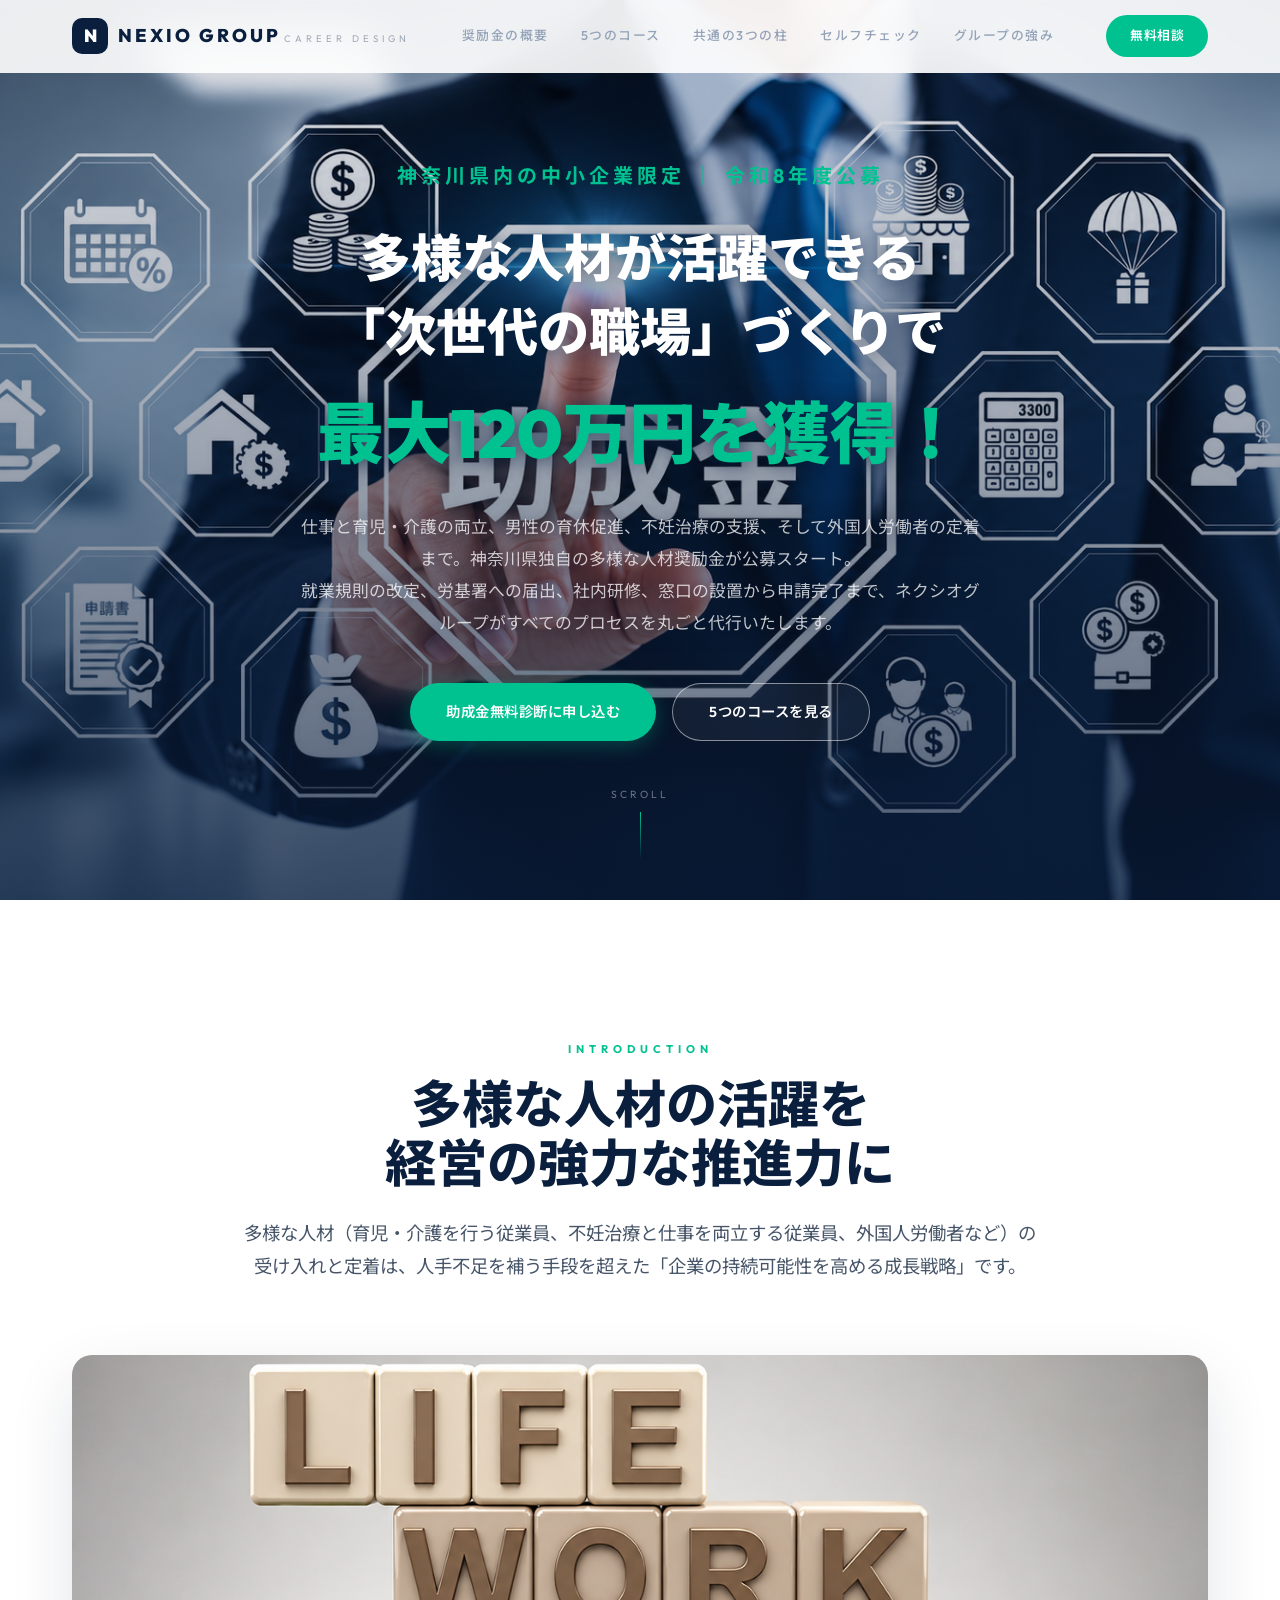
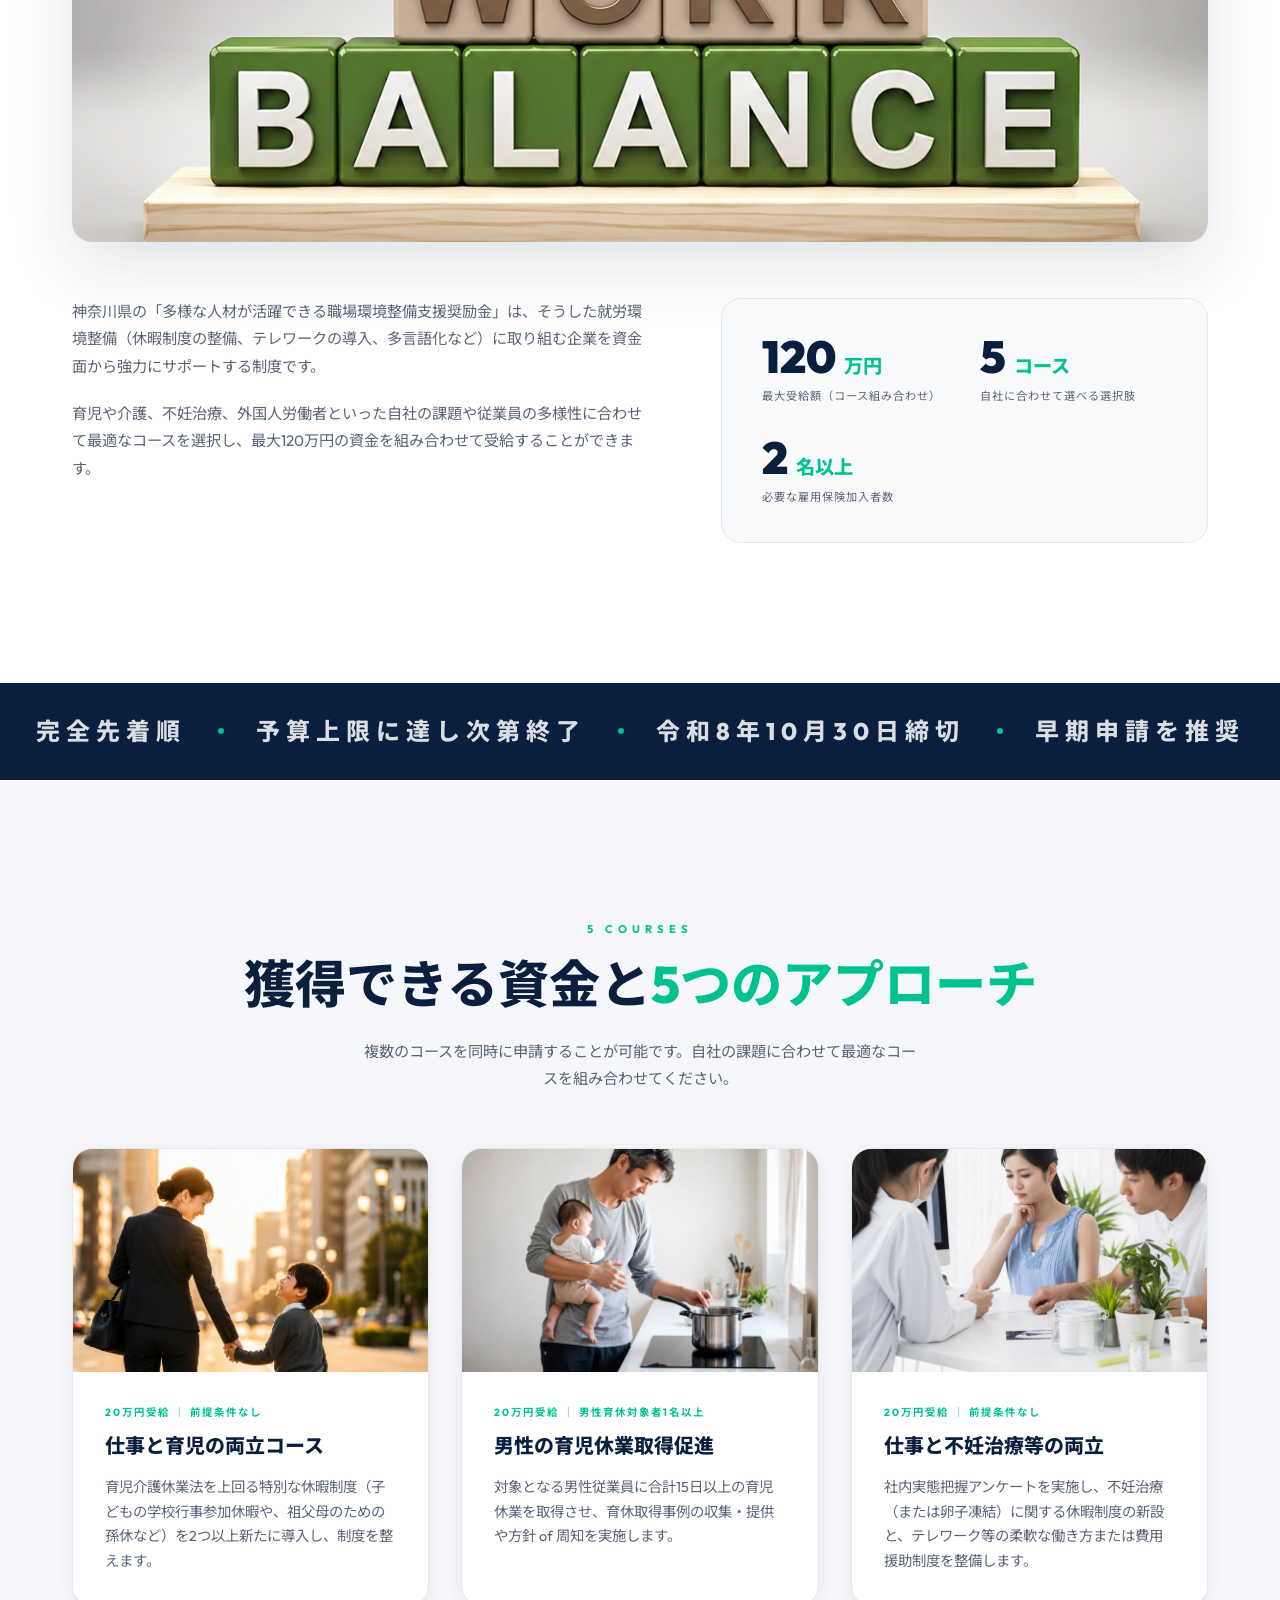
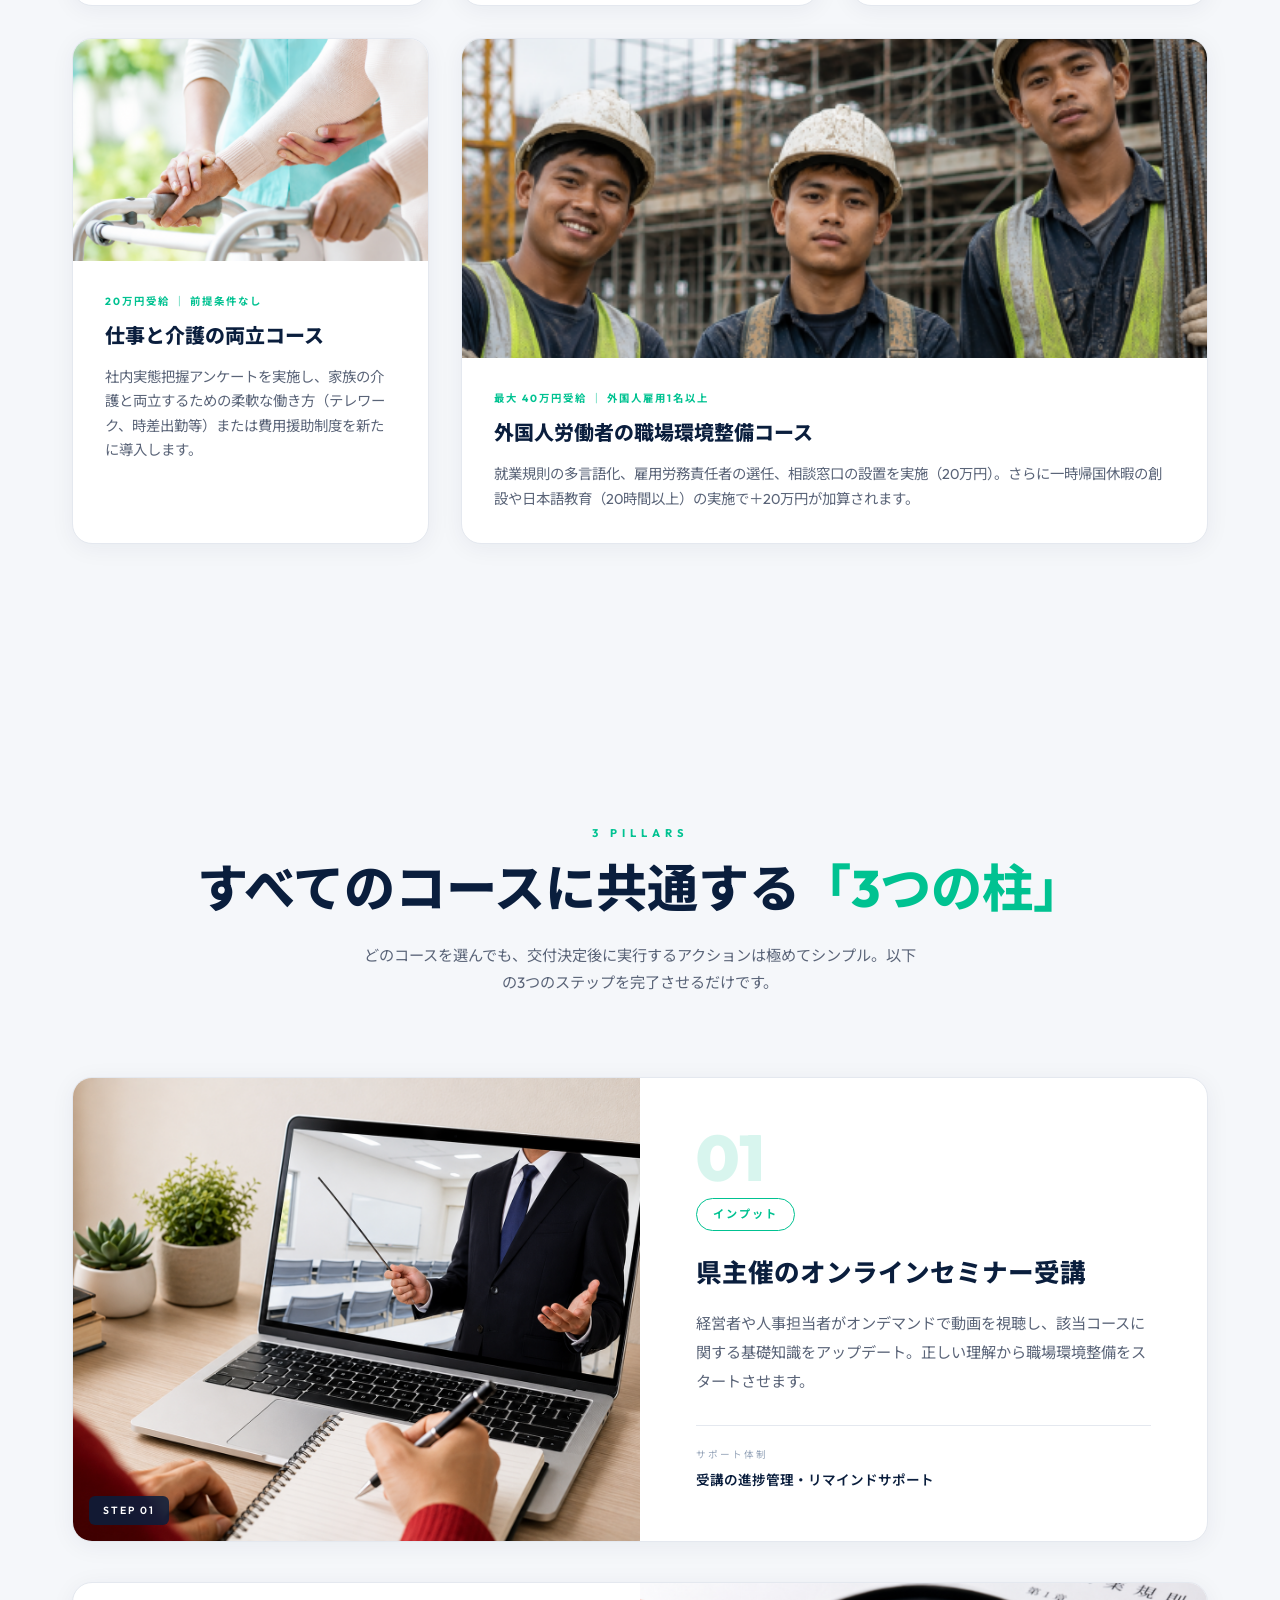
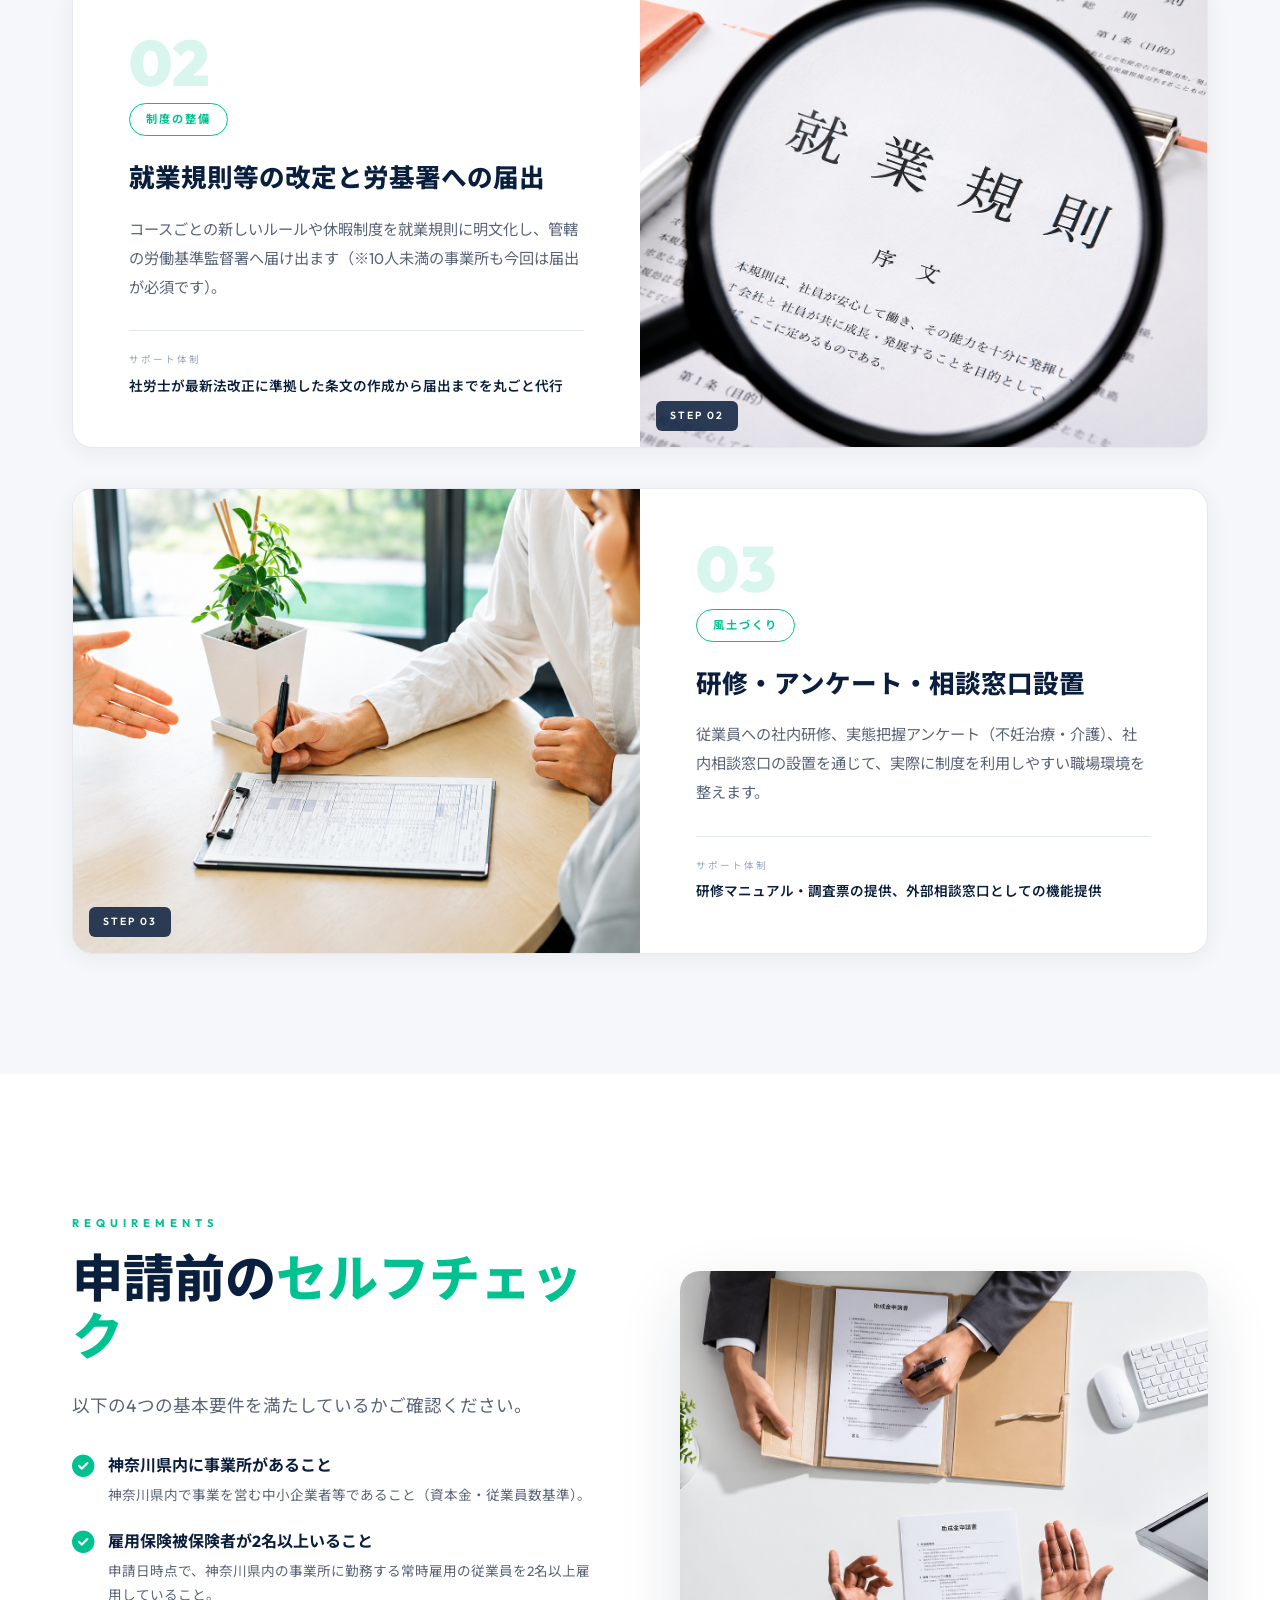
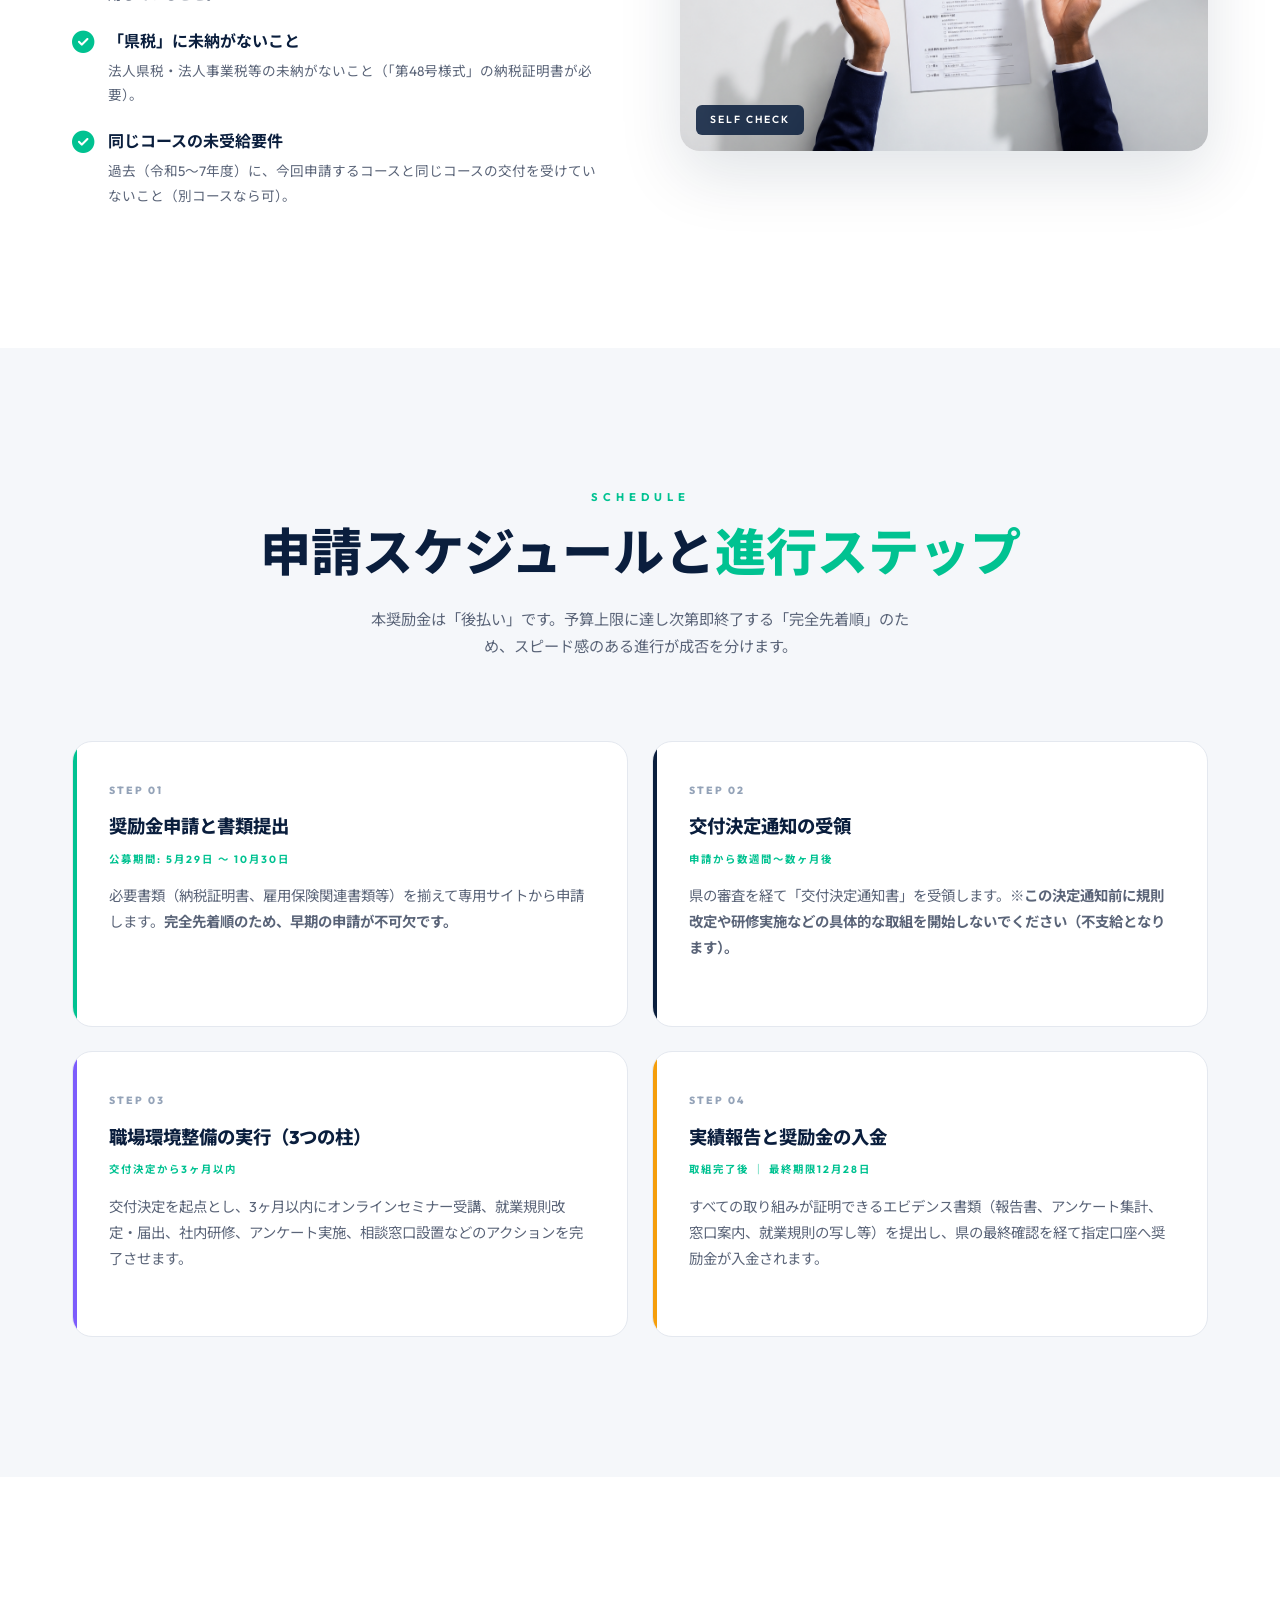
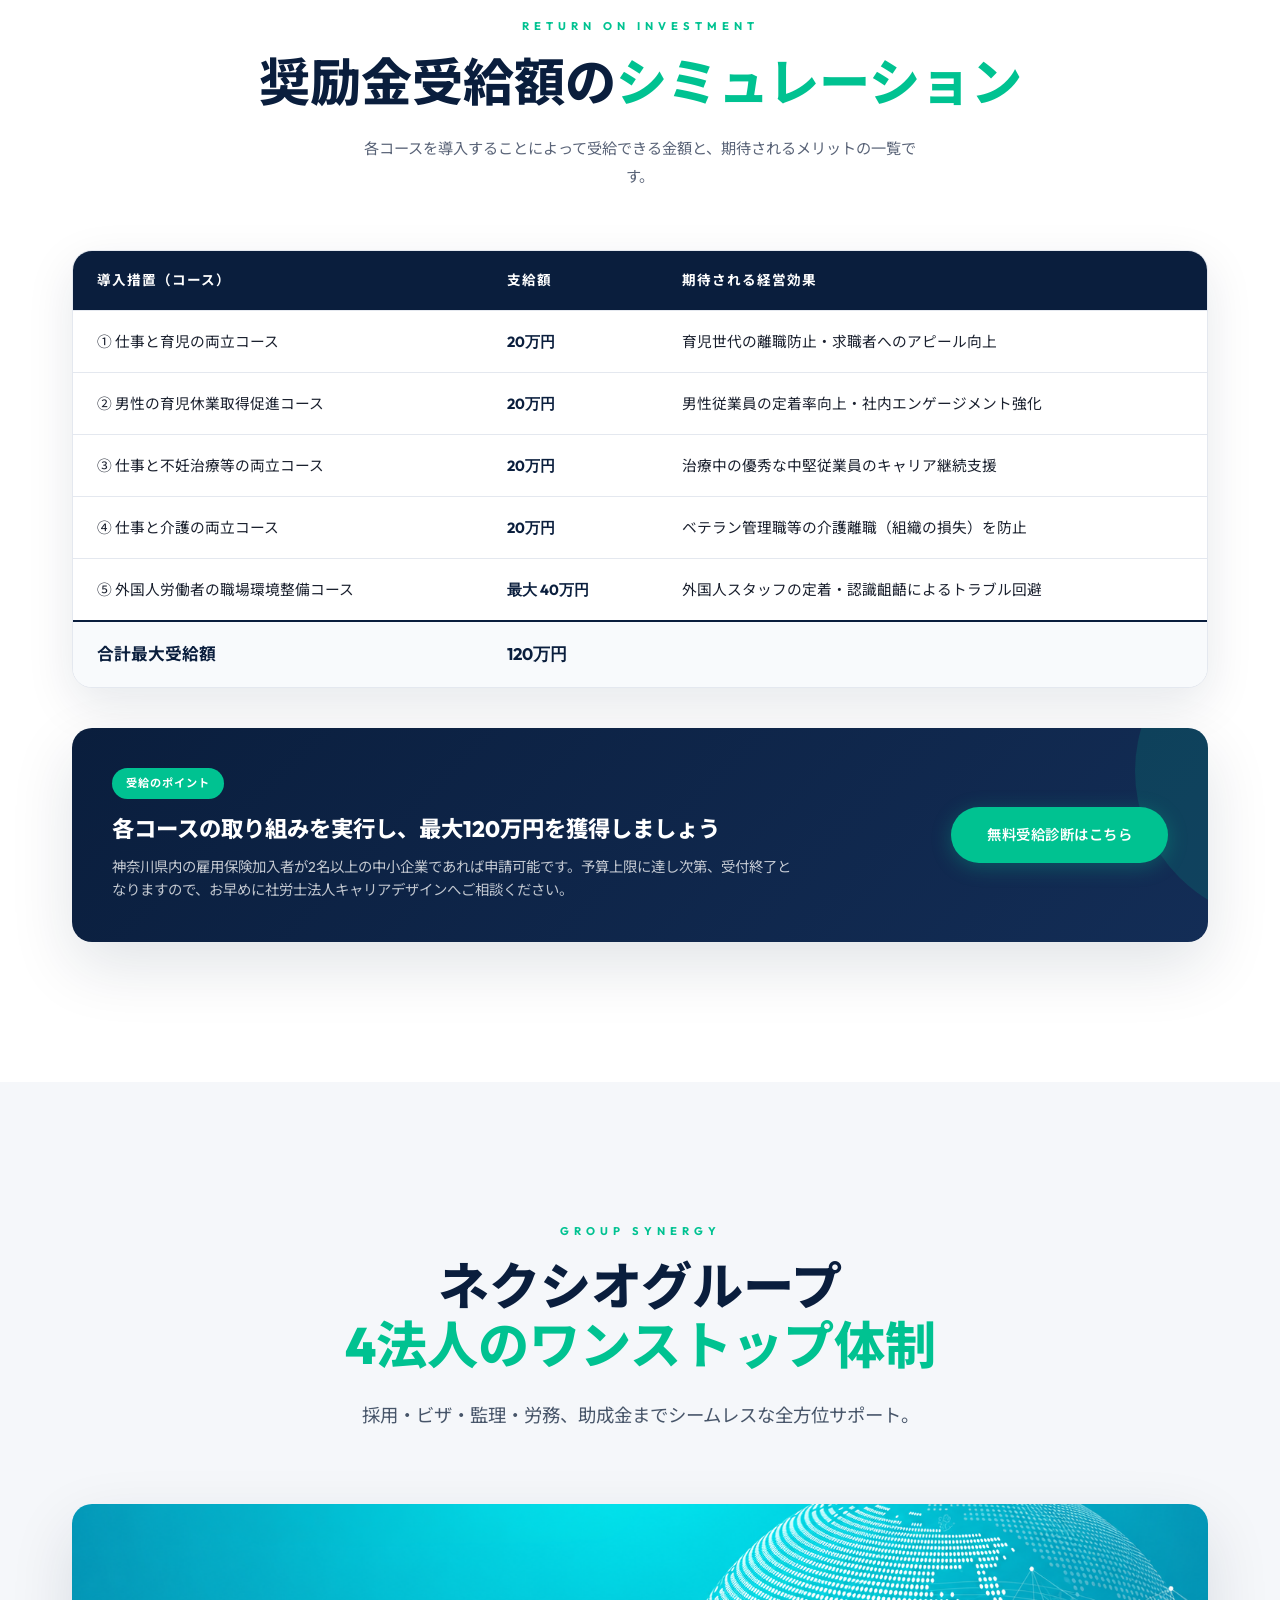
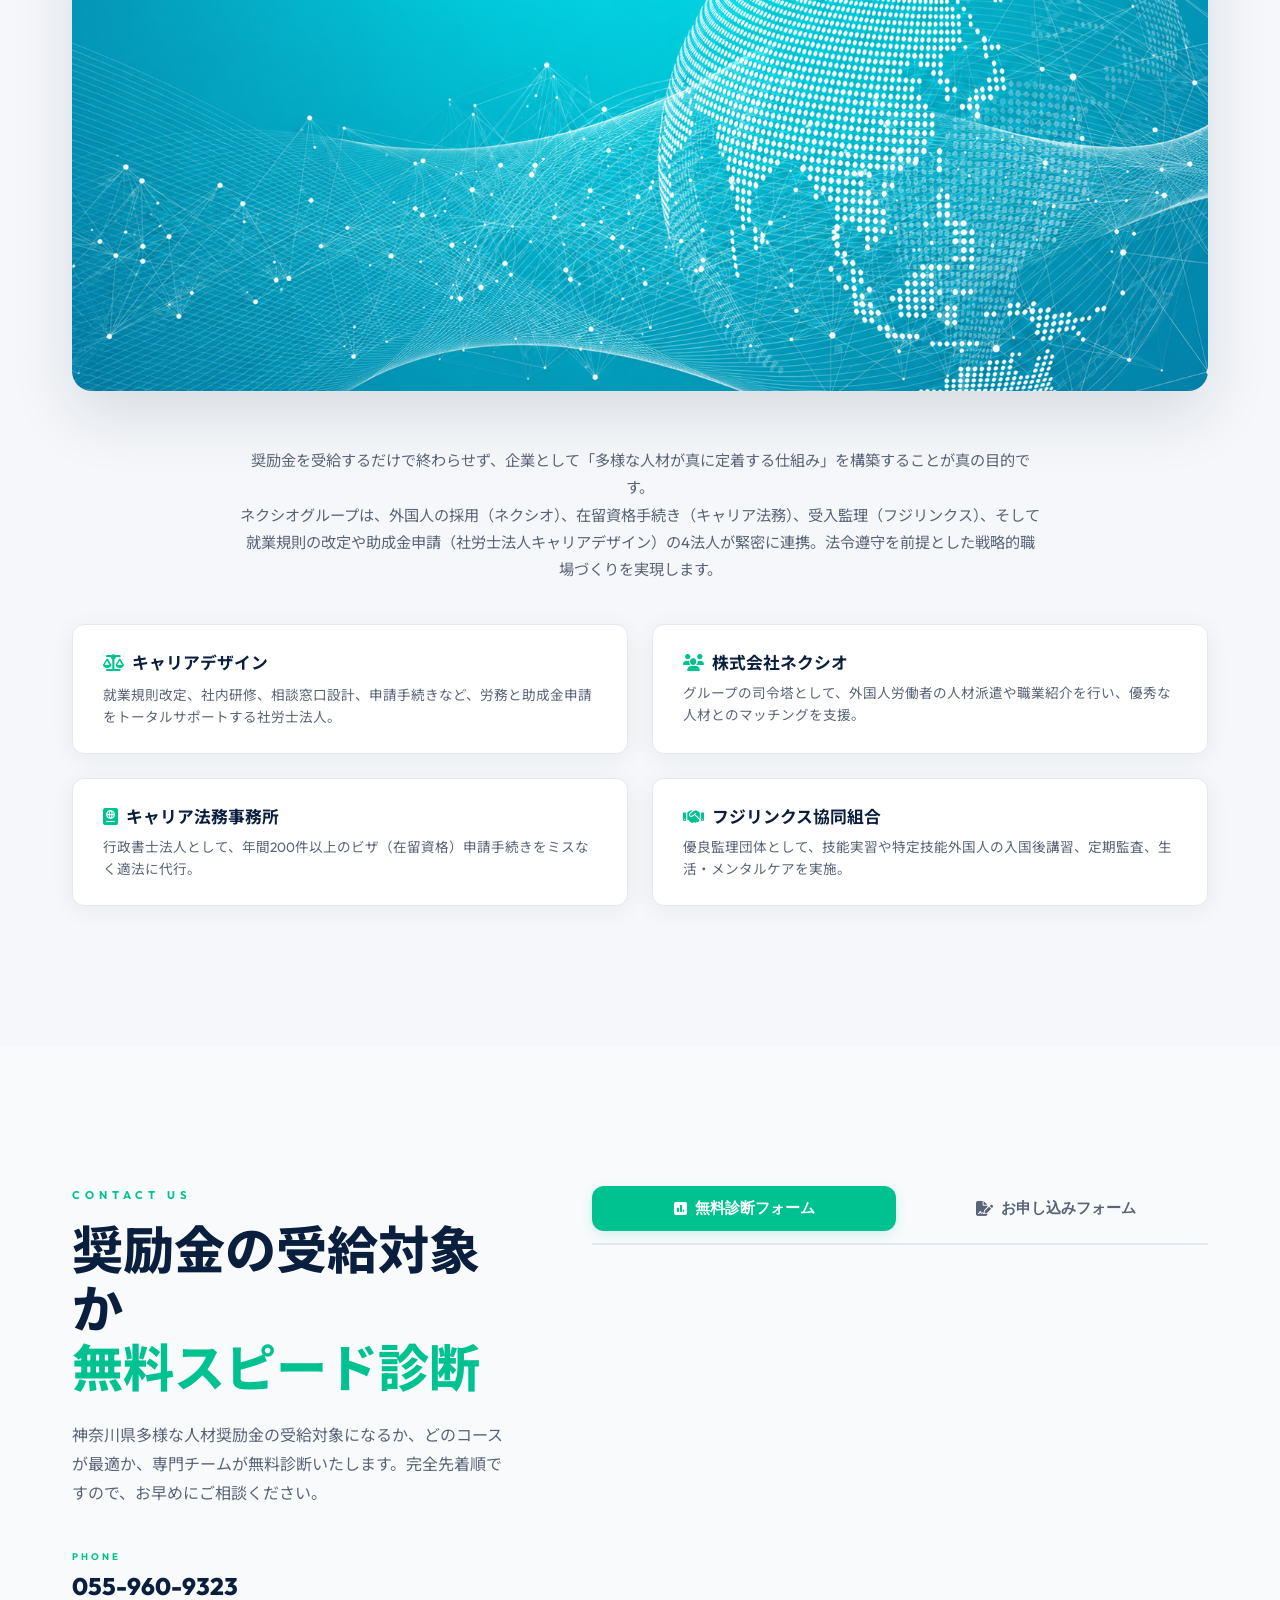
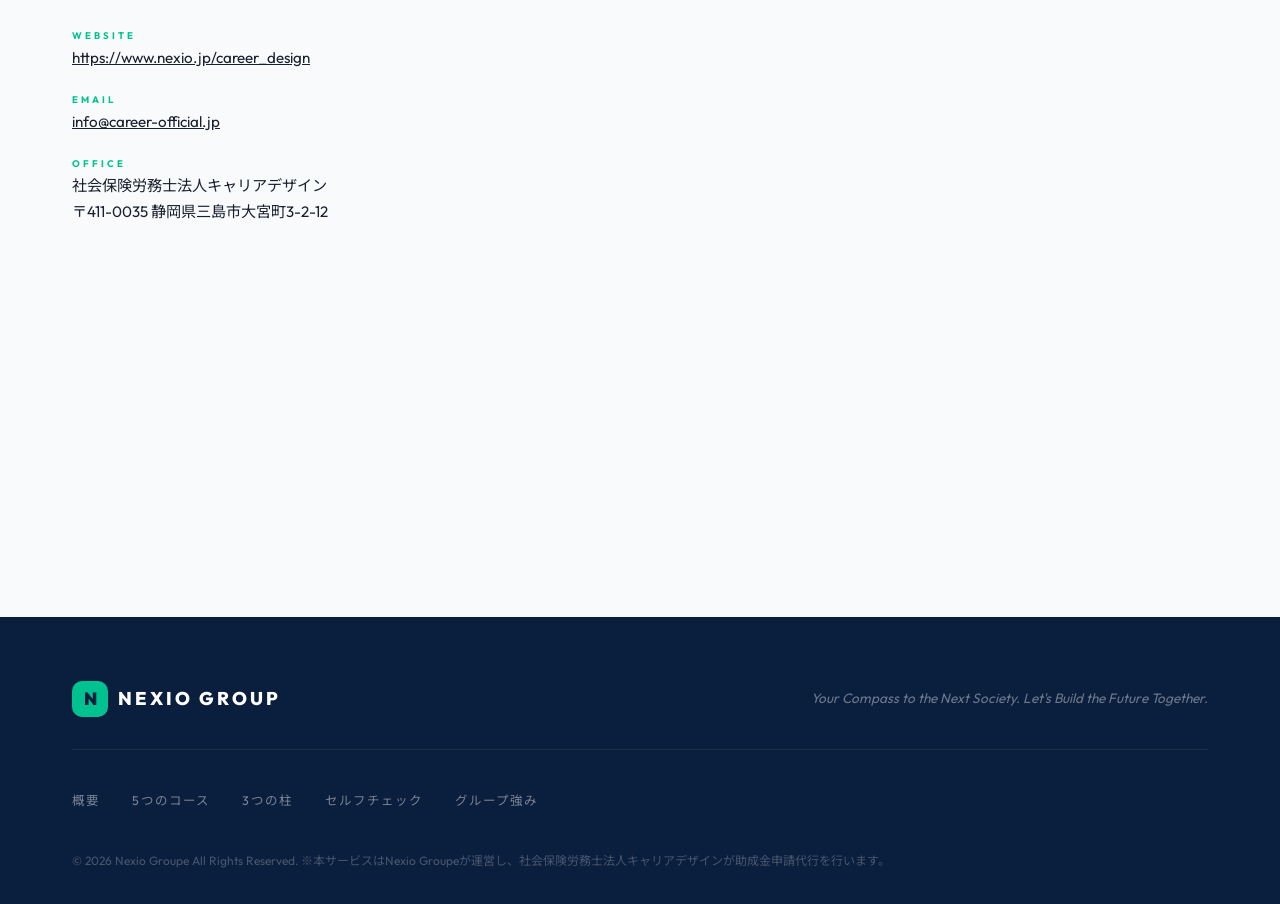
==== commit d9c6529f: "feat: add mailto link to email and website link in contact section" ====
--- a/kanagawa-grant-lp/index.html
+++ b/kanagawa-grant-lp/index.html
@@ -521,8 +521,12 @@
               <span style="font-size: 1.5rem; font-weight: 800; color: var(--navy);">055-960-9323</span>
             </div>
             <div class="meta-item">
+              <span class="meta-label">Website</span>
+              <span><a href="https://www.nexio.jp/career_design" target="_blank" rel="noopener" style="color: inherit; text-decoration: underline; word-break: break-all;">https://www.nexio.jp/career_design</a></span>
+            </div>
+            <div class="meta-item">
               <span class="meta-label">Email</span>
-              <span>info@career-official.jp</span>
+              <span><a href="mailto:info@career-official.jp" style="color: inherit; text-decoration: underline;">info@career-official.jp</a></span>
             </div>
             <div class="meta-item">
               <span class="meta-label">Office</span>
